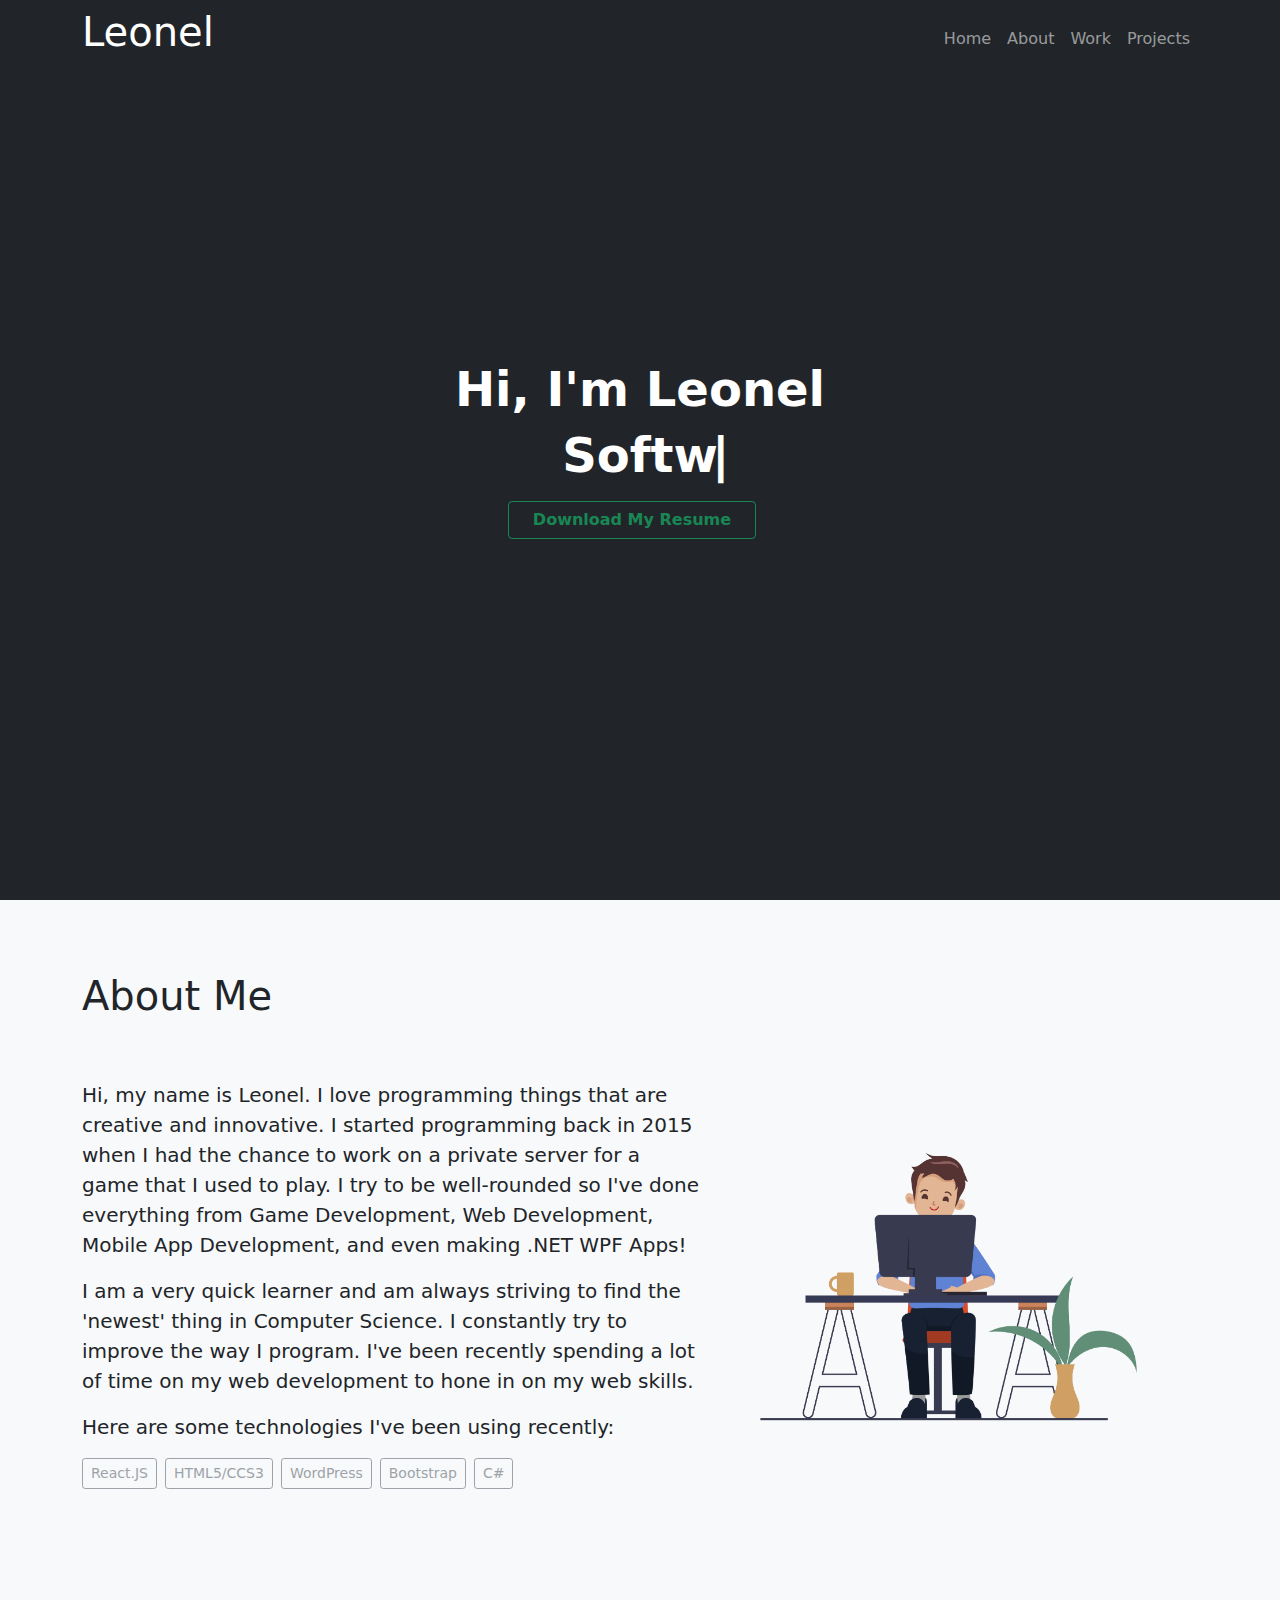
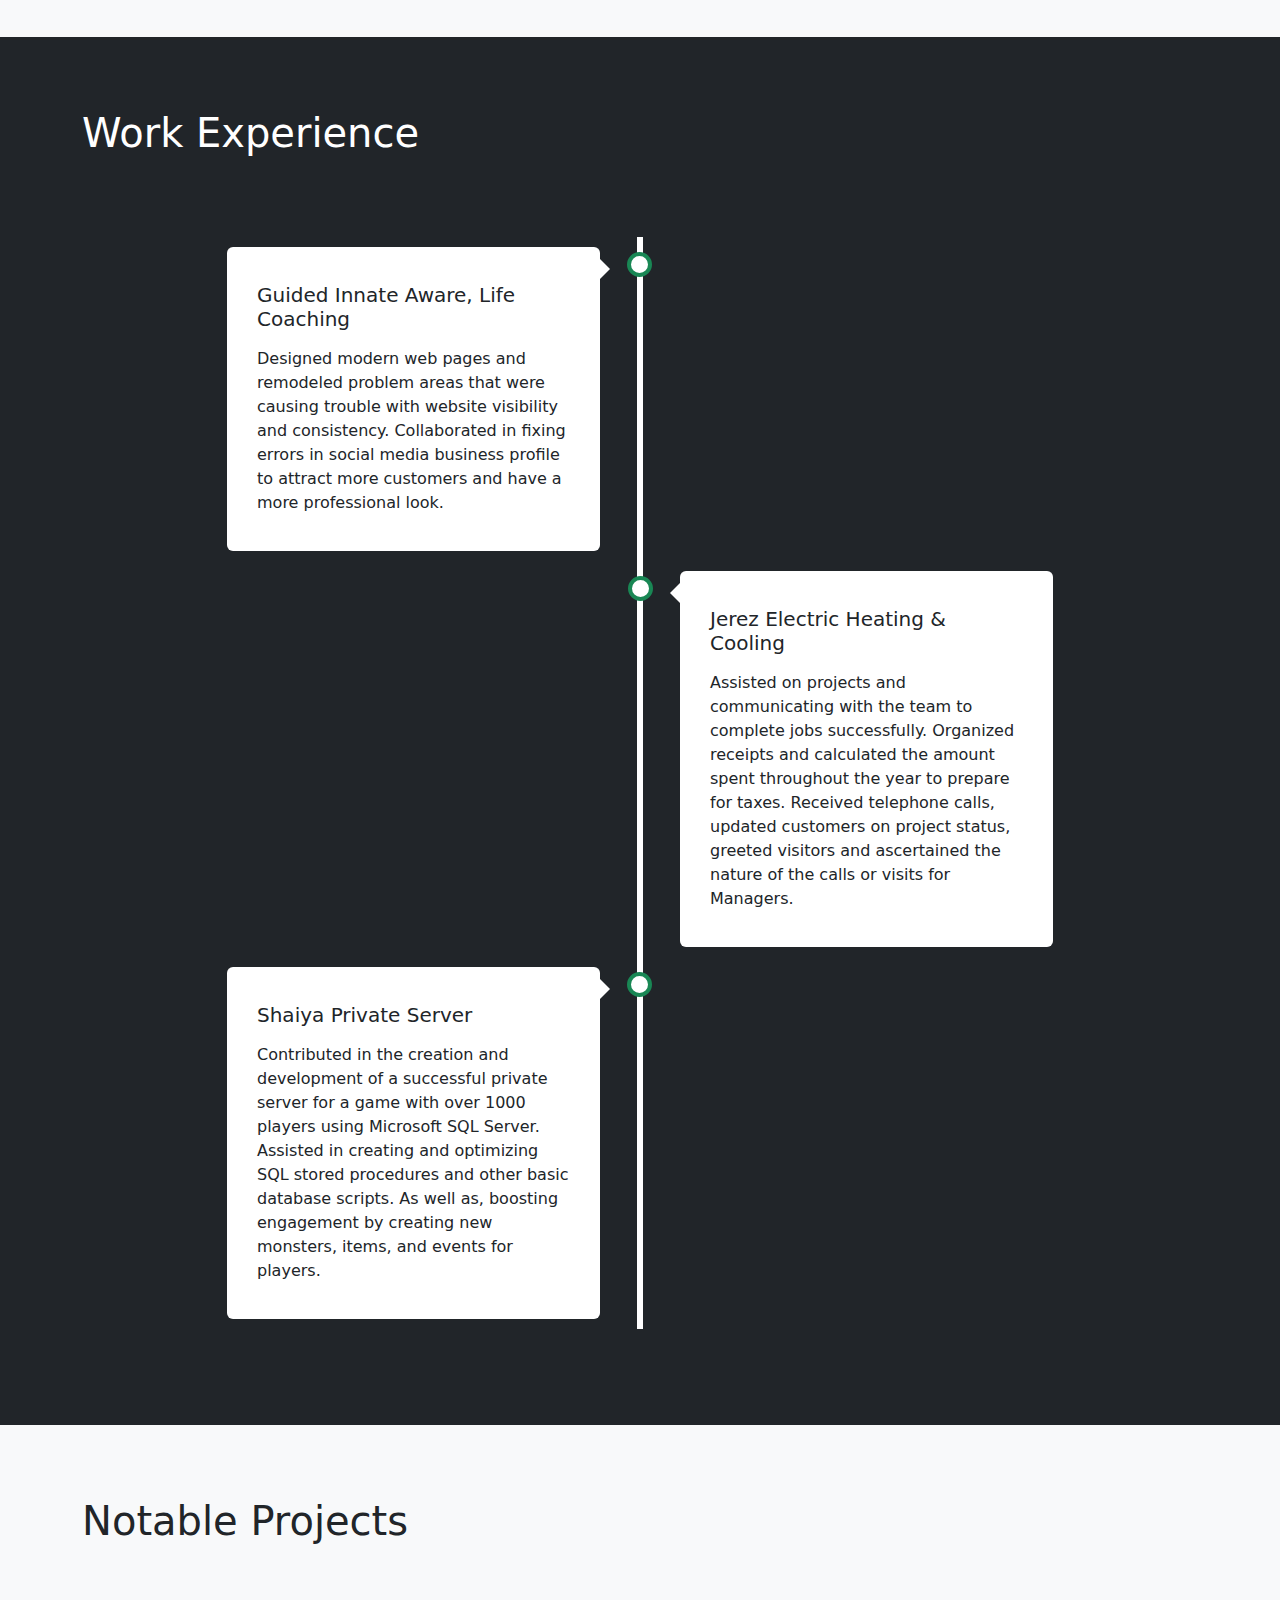
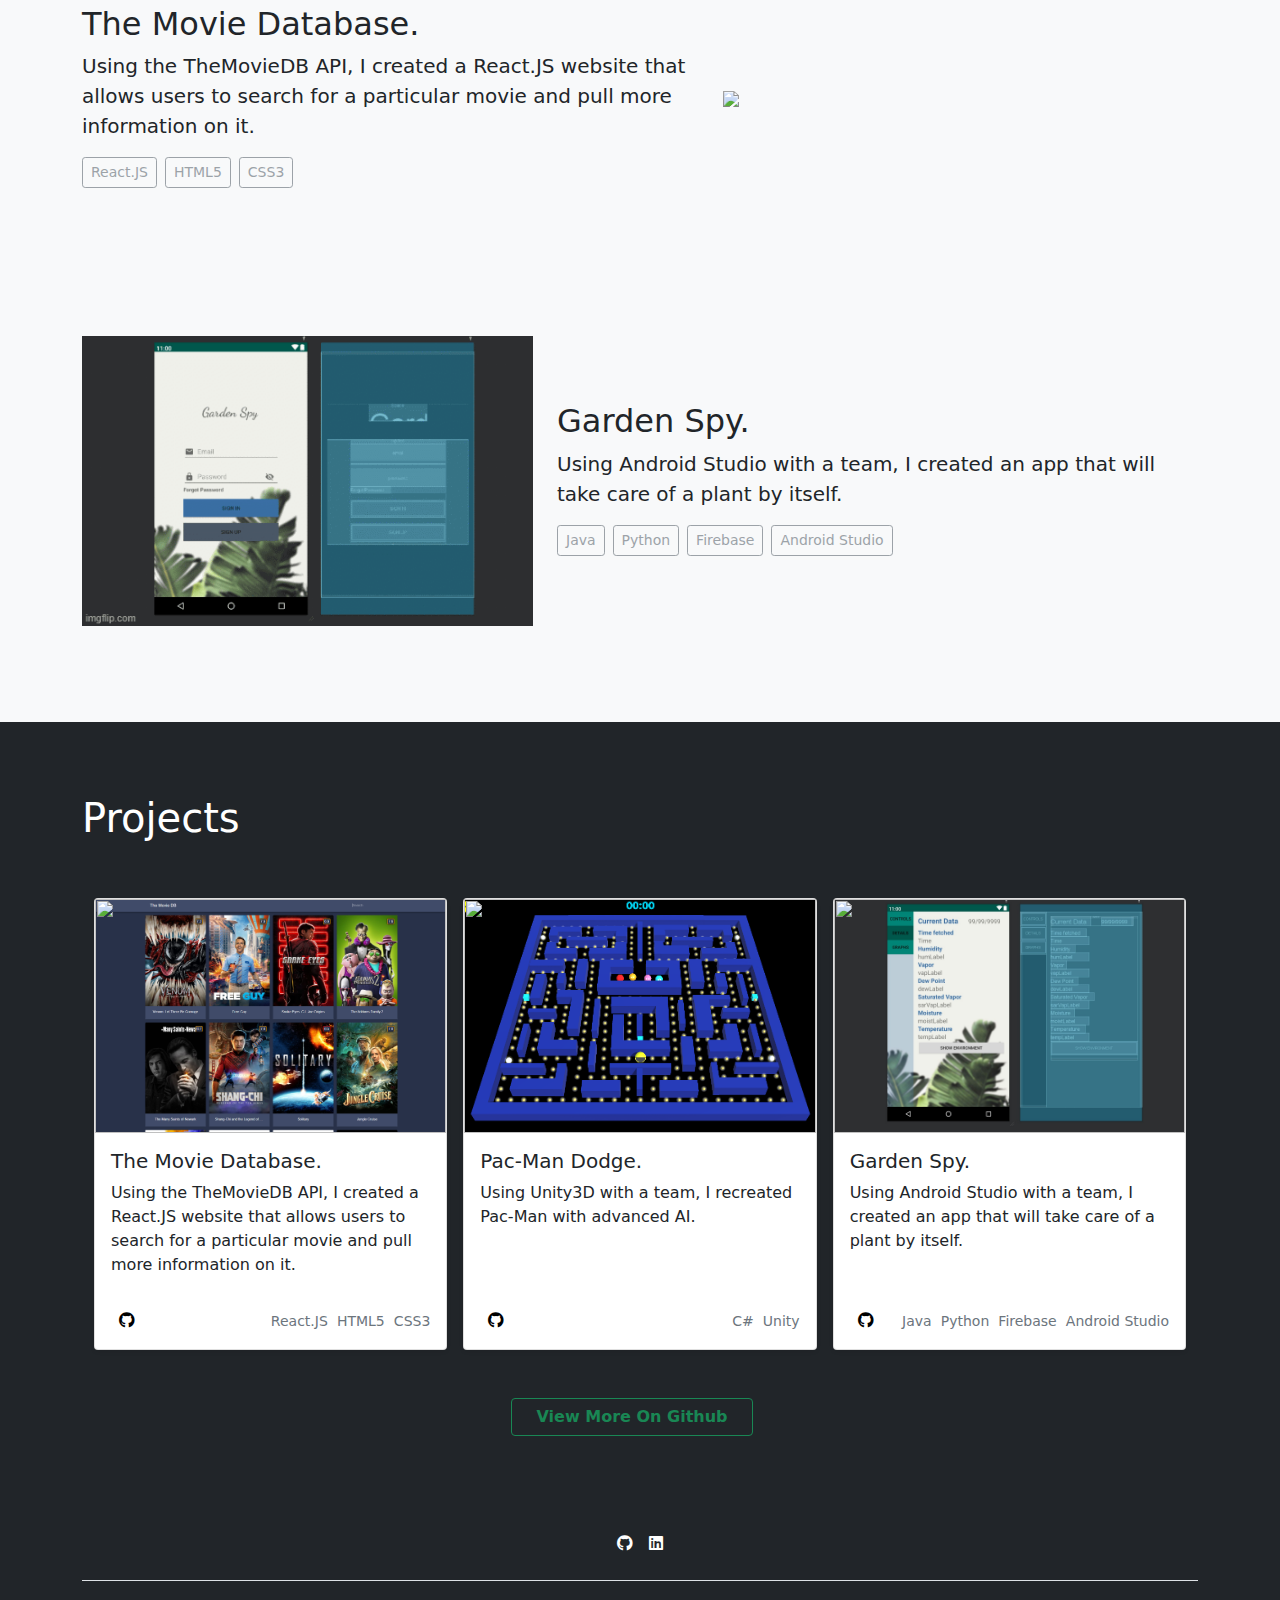
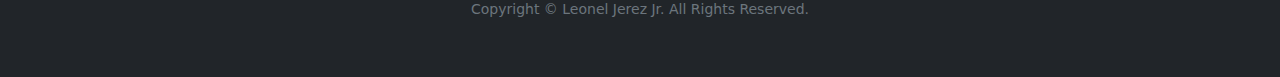
==== index.html @ 2b2abe05 "Remove extra test project" ====
<!DOCTYPE html>
<html lang="en" id="top">
<head>
    <title>Leonel's Portfolio</title>

    <meta charset="UTF-8">
    <meta name="description" content="Leonel's Portfolio">
    <meta name="keywords" content="Jerez, Jr, Leonel, Portfolio, Software, Engineer, Developer">
    <meta name="author" content="Leonel Jerez Jr">
    <meta name="viewport" content="width=device-width, initial-scale=1.0">

    <link rel="stylesheet" href="./css/style.css">
    <link rel="stylesheet" href="./css/bootstrap.min.css">
    <link rel="stylesheet" href="https://use.fontawesome.com/releases/v5.15.4/css/all.css">
    <link rel="stylesheet" href="https://use.fontawesome.com/releases/v5.15.4/css/v4-shims.css">
</head>

<body class="bg-dark">
    <!-- Navbar -->
    <div class="container">
        <nav class="navbar navbar-expand-lg navbar-dark bg-dark fixed-top sticky" aria-label="Navbar">
            <div class="container">
                <a class="navbar-brand pt-0" href="#top">
                    <h1>Leonel</h1>
                </a>
                <button class="navbar-toggler" type="button" data-bs-toggle="collapse" data-bs-target="#navbarNav" aria-controls="navbarNav" aria-expanded="false" aria-label="Toggle navigation">
                    <span class="navbar-toggler-icon"></span>
                </button>
                <div class="collapse navbar-collapse" id="navbarNav">
                    <ul class="navbar-nav ms-auto">
                        <li class="nav-item"><a class="nav-link" href="#top">Home</a></li>
                        <li class="nav-item"><a class="nav-link" href="#about">About</a></li>
                        <li class="nav-item"><a class="nav-link" href="#work">Work</a></li>
                        <li class="nav-item"><a class="nav-link" href="#projects">Projects</a></li>
                    </ul>
                </div>
            </div>
        </nav>
    </div>
    
    <!-- Hero -->
    <div class="container">    
        <section class="bg-dark text-secondary px-4 py-5 text-center align-items-center d-flex splash row justify-content-center">
            <div class="py-5">
                <h1 class="display-5 fw-bold text-white">Hi, I'm Leonel</h1>
                <h1 class="display-5 fw-bold text-white">
                    <p><span id="type">Software Engineer.</span></p>
                </h1>
                <div class="col-lg-6 mx-auto">
                    <div class="d-flex justify-content-center">
                        <a href="./media/Leonel-Jerez-Jr-Resume.pdf" class="btn btn-outline-success btn-md px-4 me-sm-3 fw-bold" download>Download My Resume</a>
                    </div>
                </div>
            </div>
        </section>
    </div>
    

     <!-- About Me -->
     <article class="bg-light" id="about">
        <section class="container pb-5">
            <div class="pt-4"></div>
            <h1 class="pt-5">About Me</h1>
            <div class="row pt-1 py-5">
                <div class="col-md-7 d-flex align-items-center row">
                    <div class="py-5">
                        <p class="lead">
                            Hi, my name is Leonel. I love programming things that are creative and innovative. 
                            I started programming back in 2015 when I had the chance to work on a private server for a game that I used to play.
                            I try to be well-rounded so I've done everything from Game Development, Web Development, Mobile App Development, and even making .NET WPF Apps!
                        </p>
                        <p class="lead">
                            I am a very quick learner and am always striving to find the 'newest' thing in Computer Science. 
                            I constantly try to improve the way I program. I've been recently spending a lot of time on my web development to hone in on my web skills.
                        </p>
                        <p class="lead"> Here are some technologies I've been using recently:</p>
                        <div class="d-flex ms-auto flex-wrap">
                            <button type="button" class="btn btn-outline-secondary btn-sm me-2 mb-1" disabled>React.JS</button>
                            <button type="button" class="btn btn-outline-secondary btn-sm me-2 mb-1" disabled>HTML5/CCS3</button>
                            <button type="button" class="btn btn-outline-secondary btn-sm me-2 mb-1" disabled>WordPress</button>
                            <button type="button" class="btn btn-outline-secondary btn-sm me-2 mb-1" disabled>Bootstrap</button>
                            <button type="button" class="btn btn-outline-secondary btn-sm mb-1" disabled>C#</button>
                        </div>         
                    </div>
                </div>
                <div class="col-md-5 d-flex align-items-center">
                    <rect width="100%" height="100%" fill="#eee">
                        <picture class="img-fluid mx-auto">
                            <img src="./media/about.png" width="100%" height="auto">
                        </picture>
                    </rect>
                </div>
            </div>
        </section>
    </article>

    <!-- Main -->
    <main class="page-main">
        <!-- Work Experience -->
        <article class="bg-dark" id="work">
            <section class="container pb-5">
                <div class="pt-4"></div>
                <h1 class="pt-5 text-white">Work Experience</h1>
                <div class="section section-md py-5">
                    <div class="container">
                       <div class="row mt-4">
                          <div class="col-md-10 mx-auto">
                             <!-- Timeline -->
                             <div class="timeline">
                                <!-- Guided Innate Aware, Life Coaching -->
                                <div class="timeline-container left">
                                    <div class="timeline-content">
                                        <h5 class="my-3">Guided Innate Aware, Life Coaching</h5>
                                        <p>
                                            Designed modern web pages and remodeled problem areas that were causing trouble with website visibility and consistency.
                                            Collaborated in fixing errors in social media business profile to attract more customers and have a more professional look.
                                        </p>
                                    </div>
                                </div>
                                <!-- Jerez Electric Heating & Cooling -->
                                <div class="timeline-container right">
                                    <div class="timeline-content">
                                        <h5 class="my-3">Jerez Electric Heating & Cooling</h5>
                                        <p>
                                            Assisted on projects and communicating with the team to complete jobs successfully.
                                            Organized receipts and calculated the amount spent throughout the year to prepare for taxes.
                                            Received telephone calls, updated customers on project status, greeted visitors and ascertained the nature of the calls or visits for Managers.
                                        </p>
                                    </div>
                                </div>
                                <!-- Shaiya Private Server -->
                                <div class="timeline-container left">
                                    <div class="timeline-content">
                                        <h5 class="my-3">Shaiya Private Server</h5>
                                        <p>
                                            Contributed in the creation and development of a successful private server for a game with over 1000 players using Microsoft SQL Server.
                                            Assisted in creating and optimizing SQL stored procedures and other basic database scripts. As well as, boosting engagement by creating new monsters, items, and events for players.
                                        </p>
                                    </div>
                                </div>
                             </div>
                             <!--End of Timeline-->
                          </div>
                       </div>
                    </div>
                 </div>
            </section>
        </article>
        
        <!-- Notable Projects -->
        <article class="bg-light" id="projects">
            <section class="container pb-5">
                <div class="pt-4"></div>
                <h1 class="pt-5">Notable Projects</h1>
                <!-- The Movie Database -->
                <div class="row pt-1 py-5">
                    <div class="col-md-7 d-flex align-items-center row">
                        <div class="py-5">
                            <div>
                                <h2>The Movie Database.</h2>
                                <p class="lead">Using the TheMovieDB API, I created a React.JS website that allows users to search for a particular movie and pull more information on it.</p>
                            </div>
                            <div class="d-flex ms-auto flex-wrap">
                                <button type="button" class="btn btn-outline-secondary btn-sm me-2 mb-1" disabled>React.JS</button>
                                <button type="button" class="btn btn-outline-secondary btn-sm me-2 mb-1" disabled>HTML5</button>
                                <button type="button" class="btn btn-outline-secondary btn-sm mb-1" disabled>CSS3</button>
                            </div>
                        </div>                  
                    </div>
                    <div class="col-md-5 d-flex align-items-center">
                        <rect width="100%" height="100%" fill="#eee">
                            <picture class="img-fluid mx-auto ">
                                <img src="./media/MovieDB.gif" width="100%" height="auto">
                            </picture>
                        </rect>
                    </div>
                </div>

                <!-- Garden Spy -->
                <div class="row pt-5 py-5">
                    <div class="col-md-7 order-md-2 d-flex align-items-center row">
                        <div class="py-5">
                            <div>
                                <h2>Garden Spy.</h2>
                                <p class="lead">Using Android Studio with a team, I created an app that will take care of a plant by itself.</p>
                            </div>
                            <div class="d-flex ms-auto flex-wrap">
                                <button type="button" class="btn btn-outline-secondary btn-sm me-2 mb-1" disabled>Java</button>
                                <button type="button" class="btn btn-outline-secondary btn-sm me-2 mb-1" disabled>Python</button>
                                <button type="button" class="btn btn-outline-secondary btn-sm me-2 mb-1" disabled>Firebase</button>
                                <button type="button" class="btn btn-outline-secondary btn-sm mb-1" disabled>Android Studio</button>
                            </div>
                        </div>             
                    </div>
                    <div class="col-md-5 order-md-1 d-flex align-items-center">                    
                        <rect width="100%" height="100%" fill="#eee">
                            <picture class="img-fluid mx-auto">
                                <img src="./media/GardenSpy.gif" width="100%" height="auto">
                            </picture>
                        </rect>
                    </div>
                </div>
            </section>
        </article>

        <!-- All Projects -->
        <article class="bg-dark">
            <section class="container pb-5">
                <div class="pt-4"></div>
                <h1 class="pt-5 text-white">Projects</h1>
                <div class="album py-5 bg-dark">
                    <div class="container">
                        <div class="row row-cols-1 row-cols-sm-1 row-cols-md-2 row-cols-lg-3 g-3">
                            <div class="col">
                                <div class="card h-100 shadow-sm">                                     
                                    <picture class="card-img-top">
                                        <img width="150px" height="100px" class="moviedb">
                                    </picture>                                                                                                 
                                    <div class="card-body">
                                        <h5 class="card-title">The Movie Database.<span class="text-muted"></span></h5>
                                        <p class="card-text">Using the TheMovieDB API, I created a React.JS website that allows users to search for a particular movie and pull more information on it.</p>
                                    </div>
                                    <div class="card-footer d-flex align-items-center">
                                        <div class="btn-group">
                                            <a href="https://github.com/leoneljerez/moviedb/" target="_blank" class="nav-link px-2 text-muted"><i class="fab fa-github icon-overlay" style="color: black;"></i></a>
                                        </div>
                                        <div class="ms-auto flex-wrap">
                                            <small class="text-muted me-1 mb-1">React.JS</small>
                                            <small class="text-muted me-1 mb-1">HTML5</small>
                                            <small class="text-muted mb-1">CSS3</small>
                                        </div>
                                    </div>
                                </div>
                            </div>
                            <div class="col">
                                <div class="card h-100 shadow-sm">                                 
                                    <picture class="card-img-top">
                                        <img width="150px" height="100px" class="pacman">
                                    </picture>
                                    <div class="card-body">
                                        <h5 class="card-title">Pac-Man Dodge.<span class="text-muted"></span></h5>
                                        <p class="card-text">Using Unity3D with a team, I recreated Pac-Man with advanced AI.</p>                                       
                                    </div>
                                    <div class="card-footer d-flex align-items-center">
                                        <div class="btn-group">
                                            <a href="https://github.com/leoneljerez/PacmanDodge/" target="_blank" class="nav-link px-2 text-muted"><i class="fab fa-github icon-overlay" style="color: black;"></i></a>
                                        </div>
                                        <div class="ms-auto flex-wrap">
                                            <small class="text-muted me-1 mb-1">C#</small>
                                            <small class="text-muted mb-1">Unity</small>
                                        </div>
                                    </div>
                                </div>
                            </div>
                            <div class="col">
                                <div class="card h-100 shadow-sm">
                                    <picture class="card-img-top">
                                        <img width="150px" height="100px" class="gardenspy">
                                    </picture> 
                                    <div class="card-body">
                                        <h5 class="card-title">Garden Spy.<span class="text-muted"></span></h5>
                                        <p class="card-text">Using Android Studio with a team, I created an app that will take care of a plant by itself.</p>                                      
                                    </div>
                                    <div class="card-footer d-flex align-items-center">
                                        <div class="btn-group">
                                            <a href="https://github.com/leoneljerez/superhots/" target="_blank" class="nav-link px-2 text-muted"><i class="fab fa-github icon-overlay" style="color: black;"></i></a>
                                        </div>
                                        <div class="ms-auto flex-wrap">
                                            <small class="text-muted me-1 mb-1">Java</small>
                                            <small class="text-muted me-1 mb-1">Python</small>
                                            <small class="text-muted me-1 mb-1">Firebase</small>
                                            <small class="text-muted mb-1">Android Studio</small>
                                        </div>
                                    </div>
                                </div>
                            </div>
                        </div>
                    </div>
                </div>
                <div class="col-lg-6 mx-auto">
                    <div class="d-flex justify-content-center">
                        <a href="https://github.com/leoneljerez/" target="_blank" class="btn btn-outline-success btn-md px-4 me-sm-3 fw-bold">View More On Github</a>
                    </div>
                </div>
            </section>
        </article>
    </main>

    <!-- Footer -->
    <footer class="py-3 my-4">
        <div class="container">
            <ul class="nav justify-content-center border-bottom pb-3 mb-3">
                <li class="nav-item"><a href="https://github.com/leoneljerez/" target="_blank" class="nav-link px-2 text-muted"><i class="fab fa-github icon-overlay" style="color: white;"></i></a></li>
                <li class="nav-item"><a href="https://www.linkedin.com/in/leonel-jerez/" target="_blank" class="nav-link px-2 text-muted"><i class="fab fa-linkedin icon-overlay" style="color: white;"></i></a></li>
            </ul>
            <p class="text-center text-muted"><small>Copyright © Leonel Jerez Jr. All Rights Reserved.</small></p>
        </div>
    </footer>

    <script src="./js/bootstrap.bundle.min.js"></script>
    <script src="./js/index.umd.js"></script>
    <script>
        new TypeIt("#type", {
            strings: ["Software Developer.", "Game Developer."],
            lifeLike: true,
            breakLines: false,
            loop: true,
            html: true,
        }).go();
    </script>
</body>
</html>
---- css/style.css ----
@import url('https://fonts.googleapis.com/css2?family=Roboto&display=swap');

/* ------ Variables ------ */
:root {
	--main-background-color: #1e1f22;
	--main-border-color: rgba(212, 212, 255, 0.1);
	--main-focus-color: #198754;
}

.splash {
  height: 100vh;
}

.navbar .navbar-nav > li > a:hover, .navbar .navbar-nav > li > a:focus {
  color: var(--main-focus-color) !important;
}

.icon-overlay:hover, .icon-overlay:focus {
  color: var(--main-focus-color) !important;
}

/* The actual timeline (the vertical ruler) */
.timeline {
  position: relative;
  margin: 0 auto;
}
  
/* The actual timeline (the vertical ruler) */
.timeline::after {
  content: '';
  position: absolute;
  width: 6px;
  background-color: white;
  top: 0;
  bottom: 0;
  left: 50%;
  margin-left: -3px;
}

/* Container around content */
.timeline-container {
  padding: 10px 40px;
  position: relative;
  background-color: inherit;
  width: 50%;
}
  
/* The circles on the timeline */
.timeline-container::after {
  content: '';
  position: absolute;
  width: 25px;
  height: 25px;
  right: -17px;
  background-color: white;
  border: 4px solid var(--main-focus-color);
  top: 15px;
  border-radius: 50%;
  z-index: 1;
}
  
/* Place the container to the left */
.left {
  left: 0;
}
  
/* Place the container to the right */
.right {
  left: 50%;
}
  
/* Add arrows to the left container (pointing right) */
.left::before {
  content: " ";
  height: 0;
  position: absolute;
  top: 22px;
  width: 0;
  z-index: 1;
  right: 30px;
  border: medium solid white;
  border-width: 10px 0 10px 10px;
  border-color: transparent transparent transparent white;
}
  
/* Fix the circle for containers on the left side */
.left::after {
  right: -12px;
}

/* Add arrows to the right container (pointing left) */
.right::before {
  content: " ";
  height: 0;
  position: absolute;
  top: 22px;
  width: 0;
  z-index: 1;
  left: 30px;
  border: medium solid white;
  border-width: 10px 10px 10px 0;
  border-color: transparent white transparent transparent;
}
  
/* Fix the circle for containers on the right side */
.right::after {
  left: -12px;
}
  
/* The actual content */
.timeline-content {
  padding: 20px 30px;
  background-color: white;
  position: relative;
  border-radius: 6px;
}
  
/* Media queries - Responsive timeline on screens less than 600px wide */
@media screen and (max-width: 1000px) {
  /* Place the timelime to the left */
  .timeline::after {
    left: 31px;
  }
    
  /* Full-width containers */
  .timeline-container {
    width: 100%;
    padding-left: 70px;
    padding-right: 25px;
  }
    
  /* Make sure that all arrows are pointing leftwards */
  .timeline-container::before {
    left: 60px;
    border: medium solid white;
    border-width: 10px 10px 10px 0;
    border-color: transparent white transparent transparent;
  }
    
  /* Make sure all circles are at the same spot */
  .left::after, .right::after {
    left: 18px;
  }
    
  /* Make all right containers behave like the left ones */
  .right {
    left: 0%;
  }

  .splash {
    height: 50vh;
  }
}

.pacman { 
  background-image: url(../media/PacMan.png);
  /*filter: contrast(80%) brightness(80%) blur(1px);*/
  height: 100%;
  width: 100%;
  background-position: center;
  background-repeat: no-repeat;
  background-size: cover;
}

.pacman:hover {
  background-image: url(../media/PacMan.gif);
  /*filter: none;*/
  height: 100%;
  width: 100%;
  background-position: center;
  background-repeat: no-repeat;
  background-size: cover;
}

.moviedb { 
  background-image: url(../media/MovieDB.png);
  /*filter: contrast(80%) brightness(80%) blur(1px);*/
  height: 100%;
  width: 100%;
  background-position: center;
  background-repeat: no-repeat;
  background-size: cover;
}

.moviedb:hover {
  background-image: url(../media/MovieDB.gif);
  /*filter: none;*/
  height: 100%;
  width: 100%;
  background-position: center;
  background-repeat: no-repeat;
  background-size: cover;
}

.gardenspy { 
  background-image: url(../media/GardenSpy.jpg);
  /*filter: contrast(80%) brightness(80%) blur(1px);*/
  height: 100%;
  width: 100%;
  background-position: center;
  background-repeat: no-repeat;
  background-size: cover;
}

.gardenspy:hover {
  background-image: url(../media/GardenSpy.gif);
  /*filter: none;*/
  height: 100%;
  width: 100%;
  background-position: center;
  background-repeat: no-repeat;
  background-size: cover;
}

.card-footer {
  border-top: none!important;
  background-color: unset!important;
}
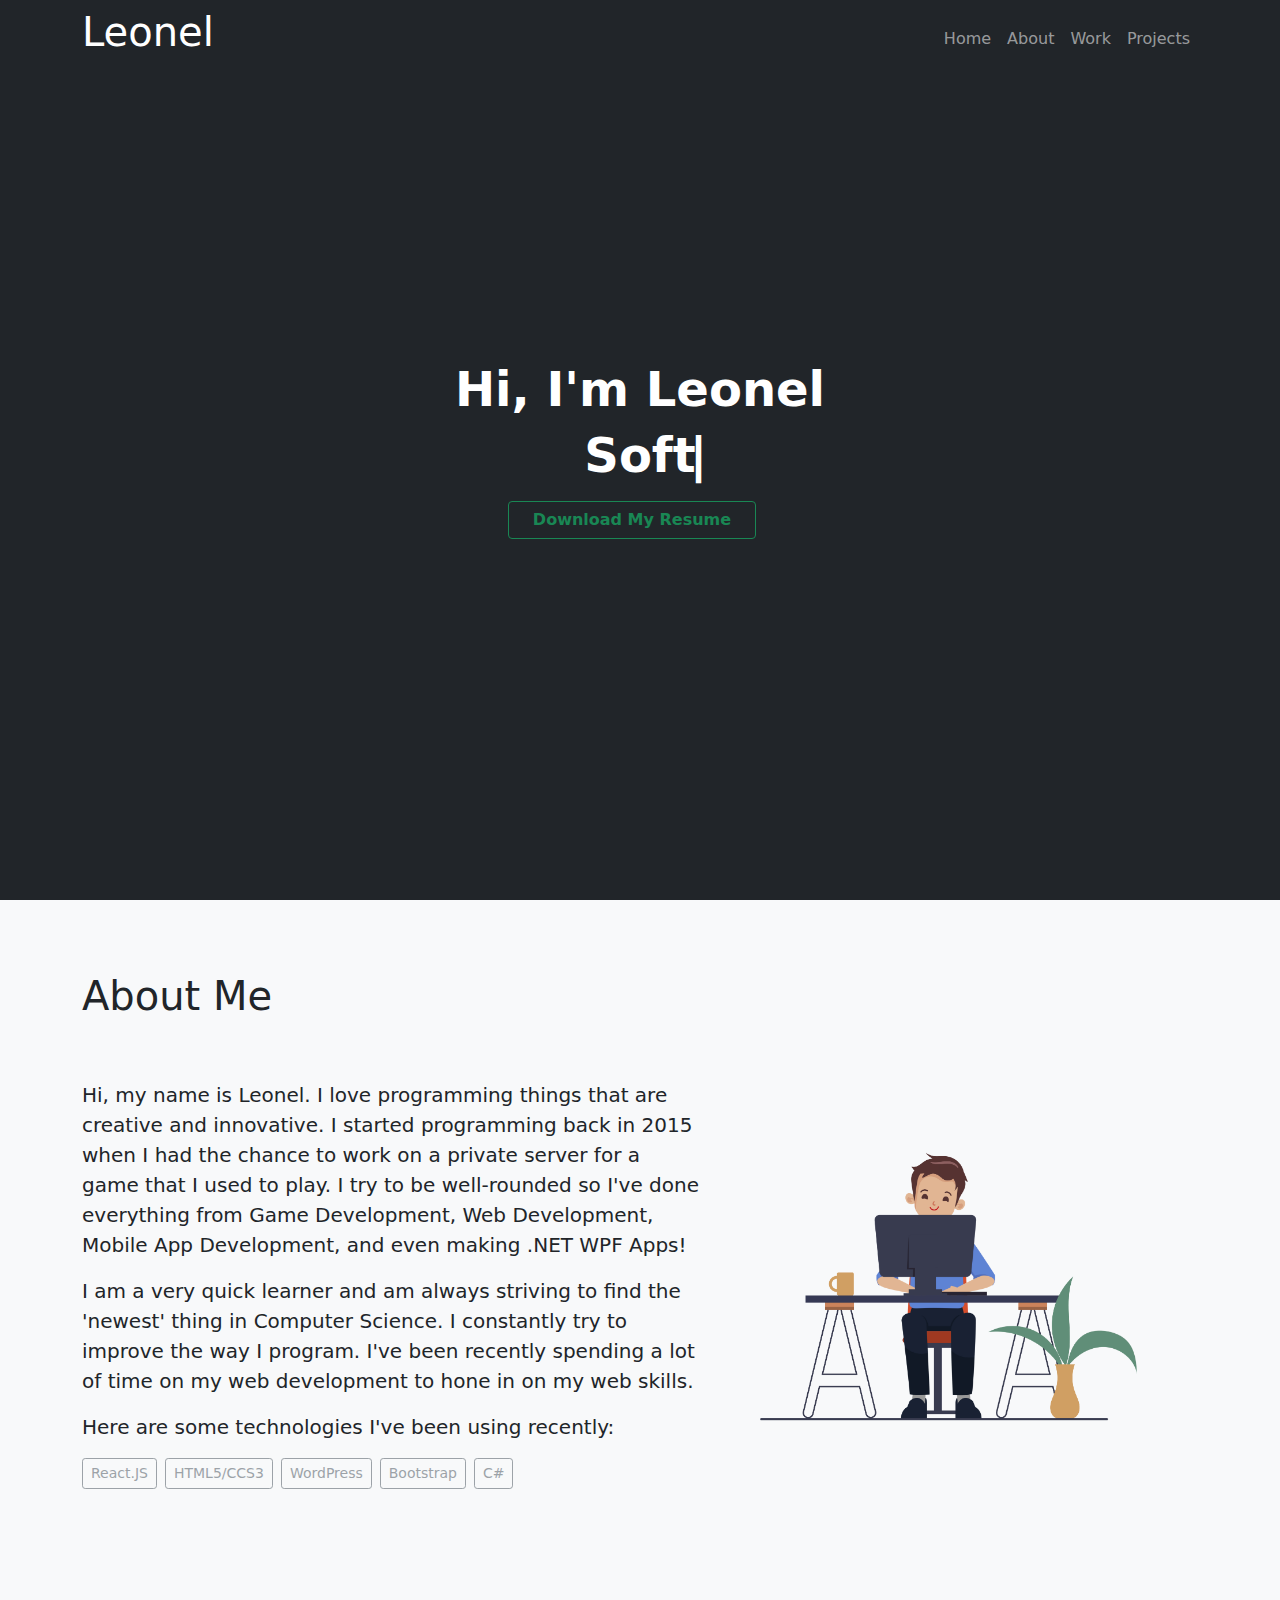
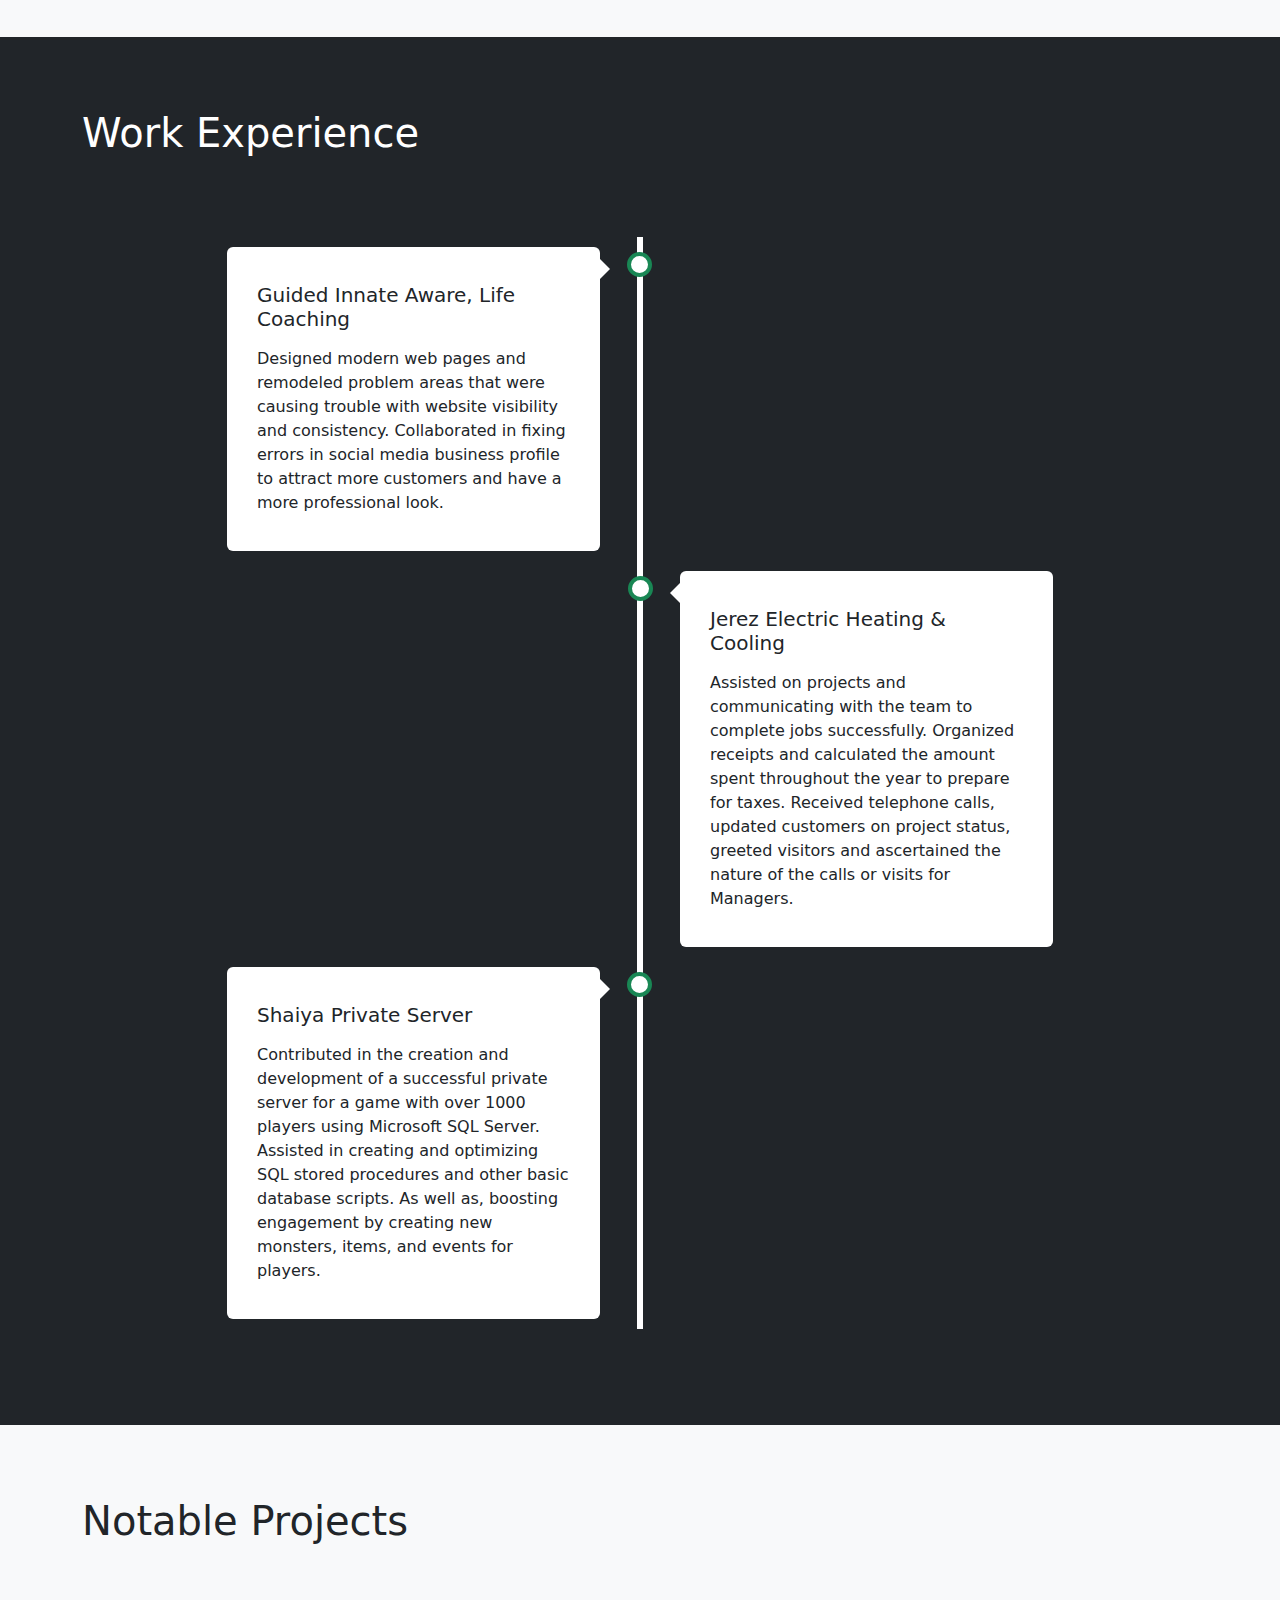
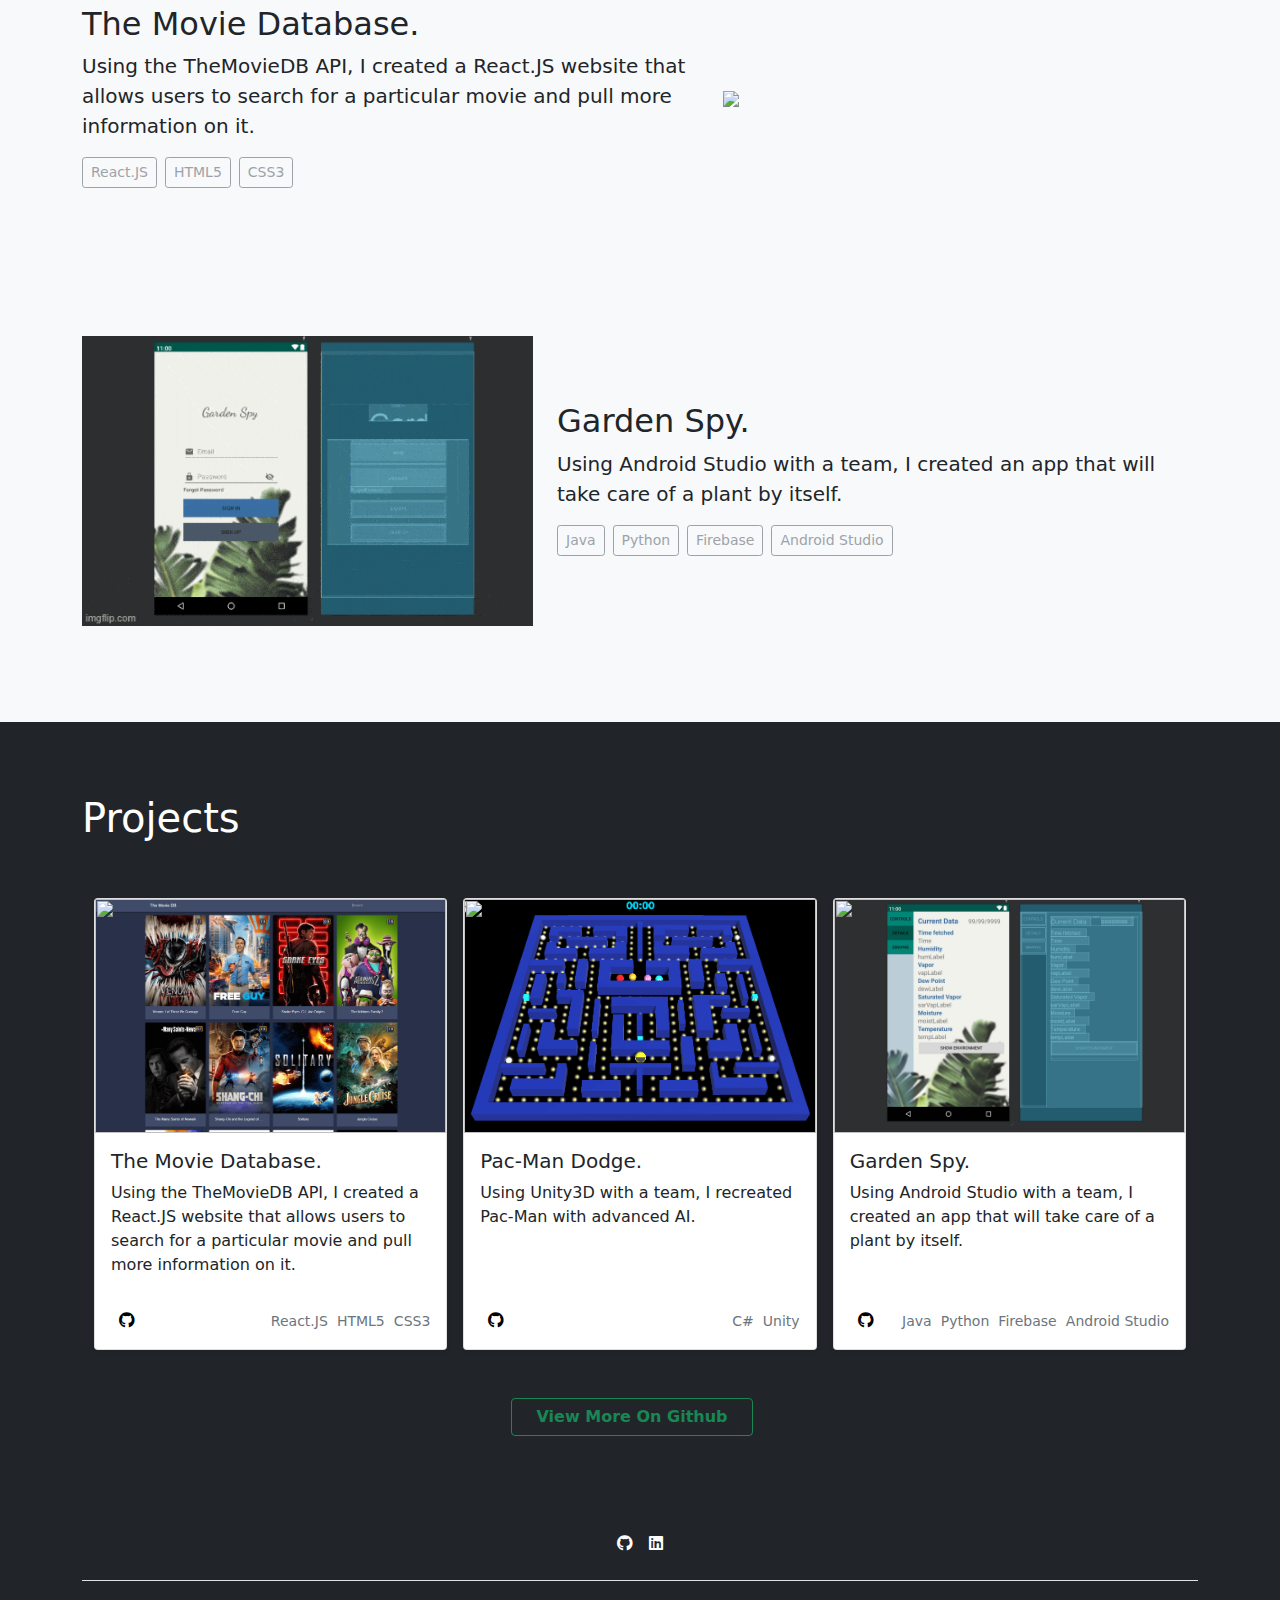
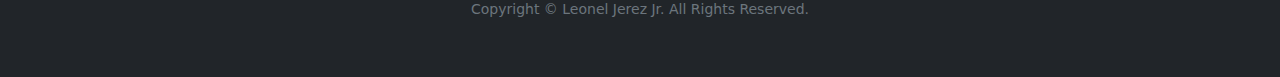
==== commit 1e276d02: "Updates and Preparations" ====
--- a/index.html
+++ b/index.html
@@ -147,6 +147,37 @@
             </section>
         </article>
         
+        <!-- Work Experience 2-->
+        <!--<article clas="bg-dark">
+            <section class="container pb-5">
+                <div class="pt-4"></div>
+                <h1 class="pt-5 text-white">Work Experience</h1>
+                <div class="section section-md py-5">
+                    <div class="container">
+                        <div class="d-flex align-items-start bg-light">
+                            <div class="nav flex-column nav-tabs me-3" id="tabs" role="tablist" aria-orientation="vertical">
+                                <button class="nav-link active" id="v-home-tab" data-bs-toggle="tab" data-bs-target="#v-home" type="button" role="tab" aria-controls="v-home" aria-selected="true">Guided Innate Aware</button>
+                                <button class="nav-link" id="v-profile-tab" data-bs-toggle="tab" data-bs-target="#v-profile" type="button" role="tab" aria-controls="v-profile" aria-selected="false">Jerez Electric Heating & Cooling</button>
+                                <button class="nav-link" id="v-messages-tab" data-bs-toggle="tab" data-bs-target="#v-messages" type="button" role="tab" aria-controls="v-messages" aria-selected="false">Messages</button>
+                                <button class="nav-link" id="v-settings-tab" data-bs-toggle="tab" data-bs-target="#v-settings" type="button" role="tab" aria-controls="v-settings" aria-selected="false">Settings</button>
+                              </div>
+                              <div class="tab-content" id="v-tabContent">
+                                <div class="tab-pane fade show active" id="v-home" role="tabpanel" aria-labelledby="v-home-tab">1111111111111111111111111111111111111111111111111111111111111111</div>
+                                <div class="tab-pane fade" id="v-profile" role="tabpanel" aria-labelledby="v-profile-tab">2</div>
+                                <div class="tab-pane fade" id="v-messages" role="tabpanel" aria-labelledby="v-messages-tab">3</div>
+                                <div class="tab-pane fade" id="v-settings" role="tabpanel" aria-labelledby="v-settings-tab">4</div>
+                              </div>
+                            </div>
+                        </div>
+                    </div>
+                    
+                </div>
+            </section>
+ 
+        </article>-->
+        
+
+
         <!-- Notable Projects -->
         <article class="bg-light" id="projects">
             <section class="container pb-5">
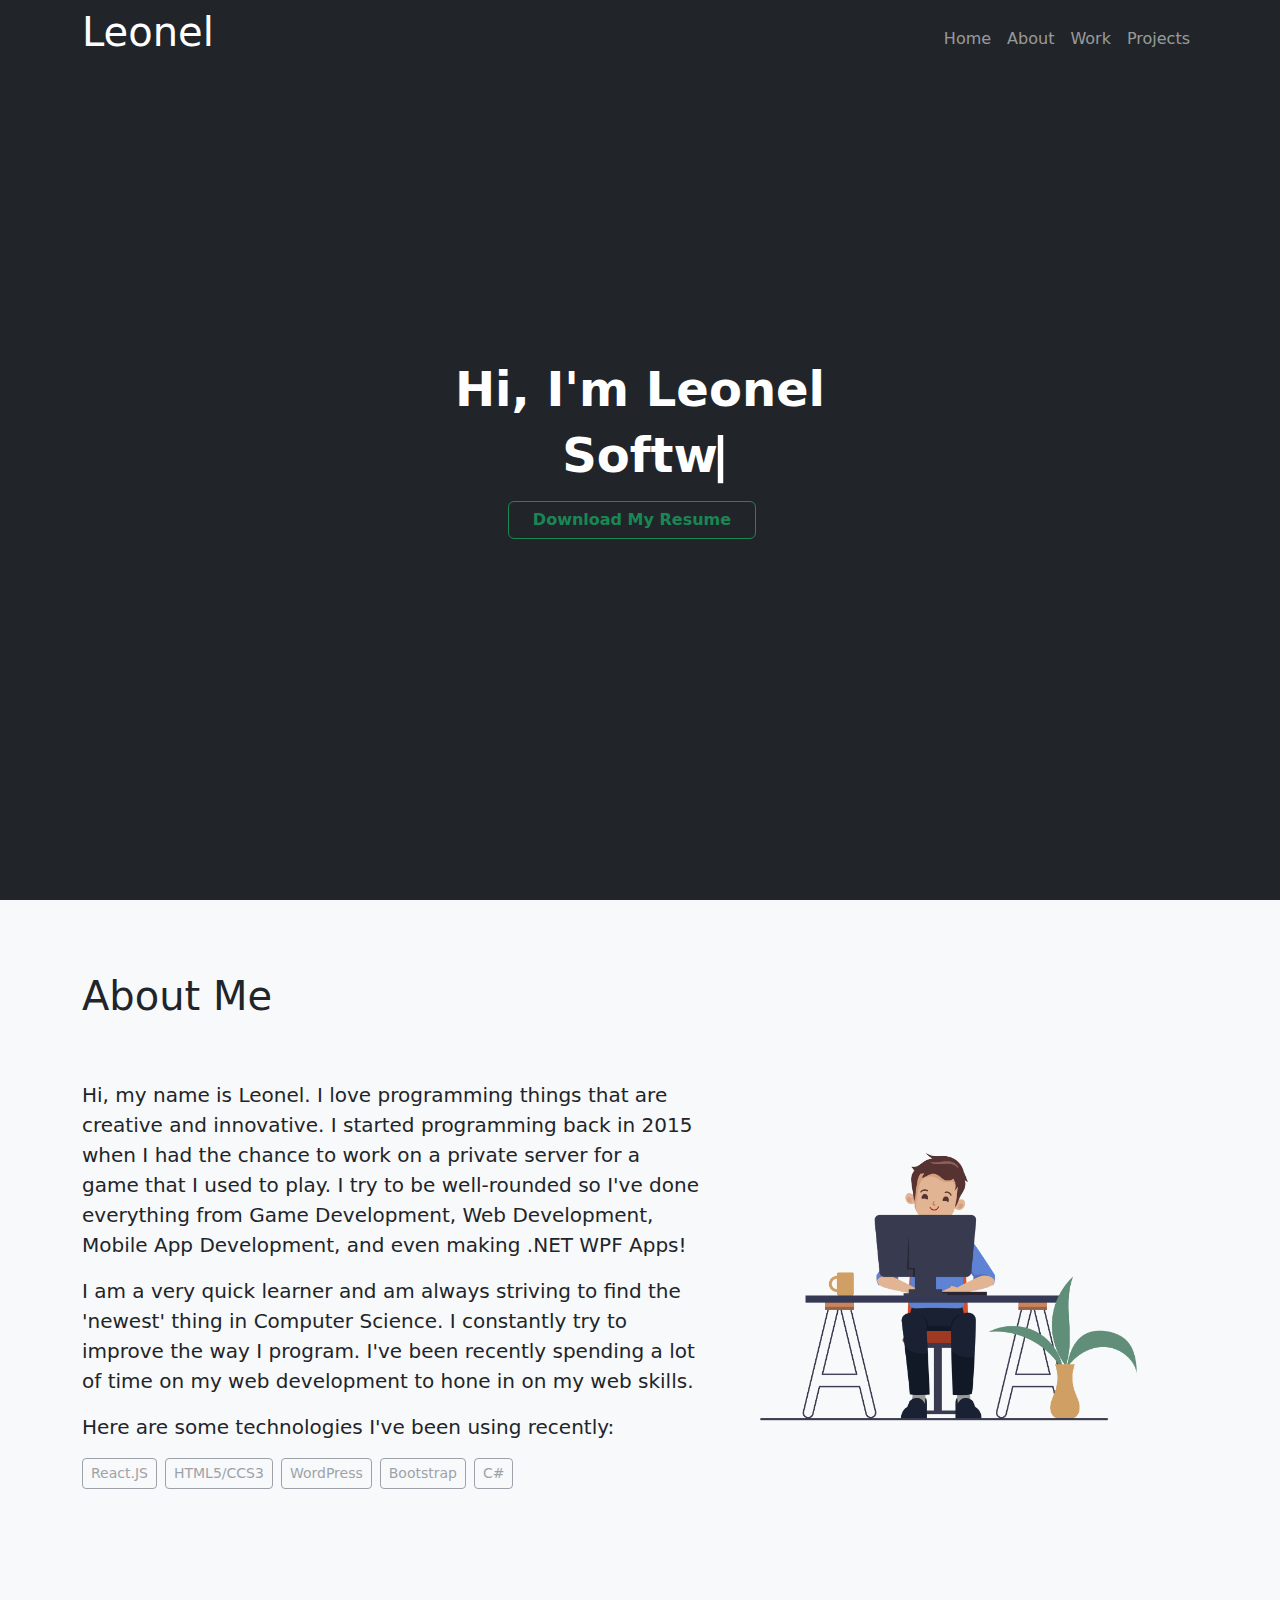
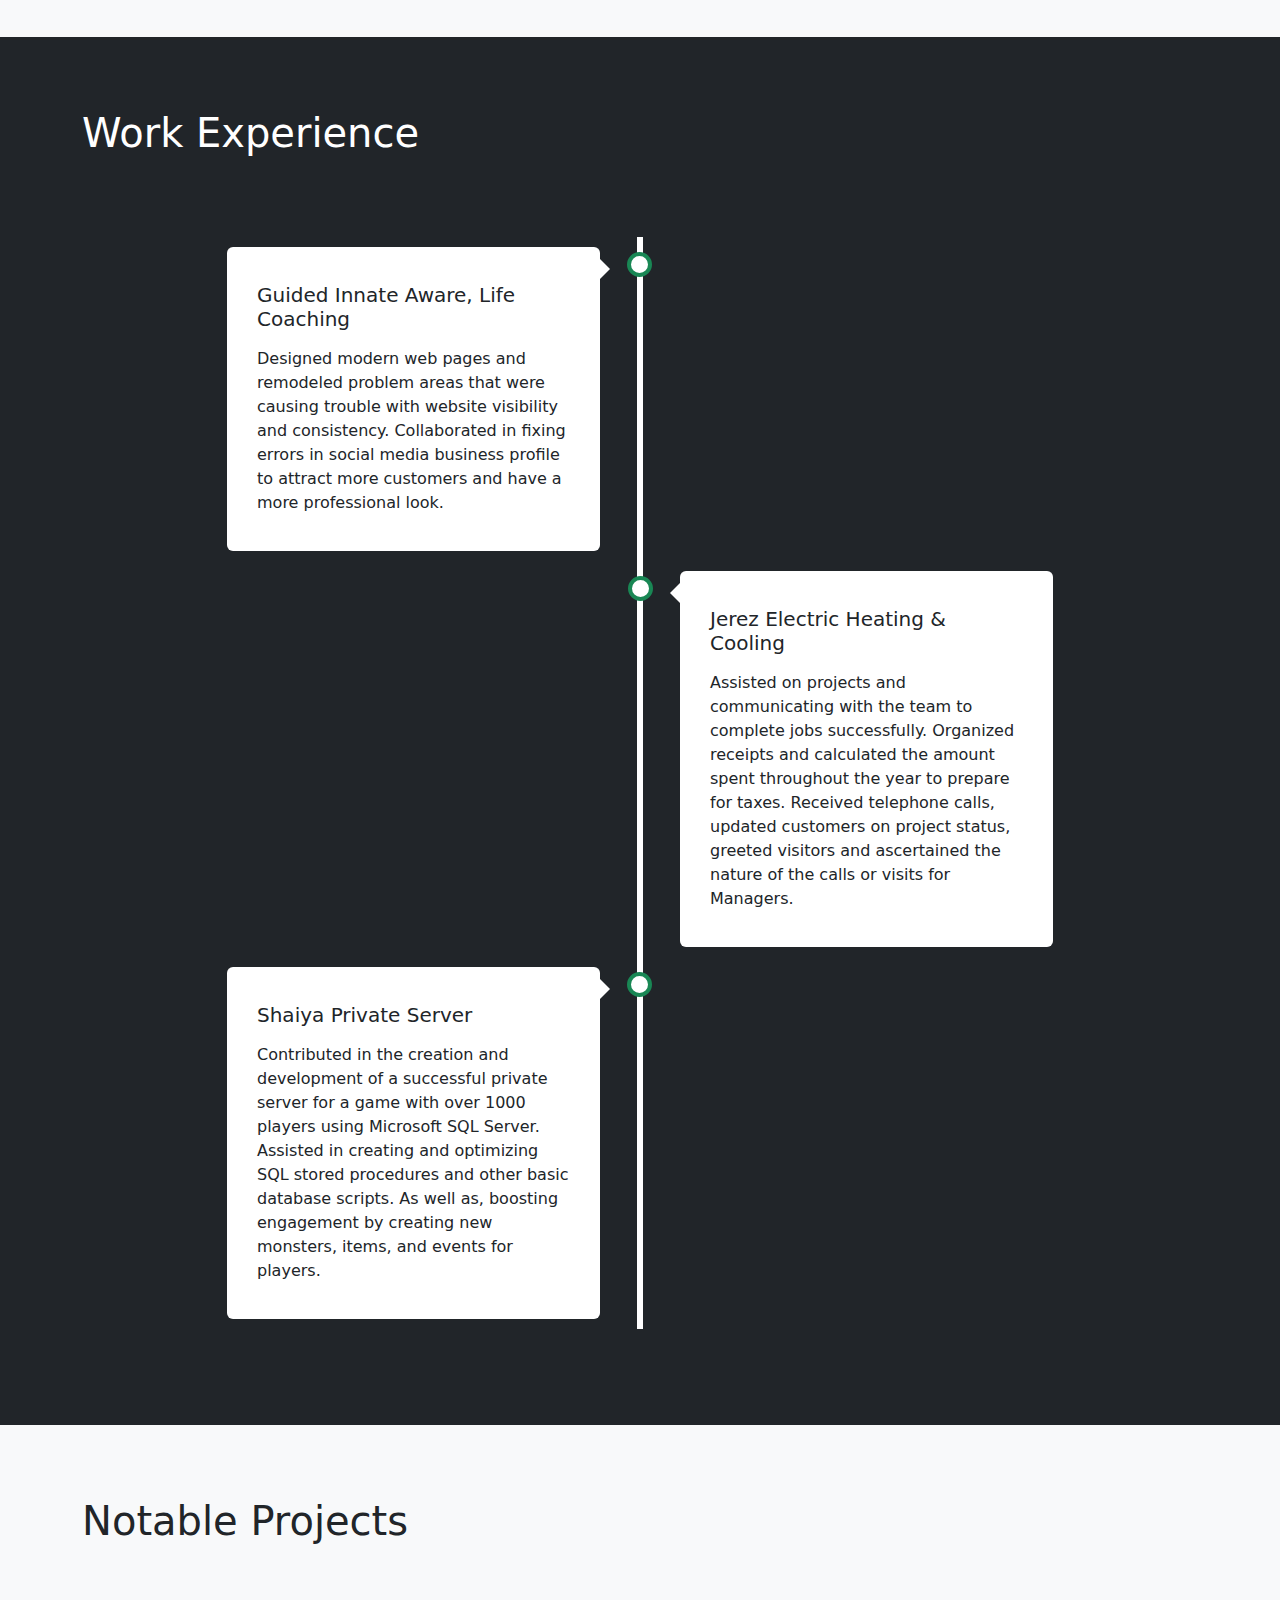
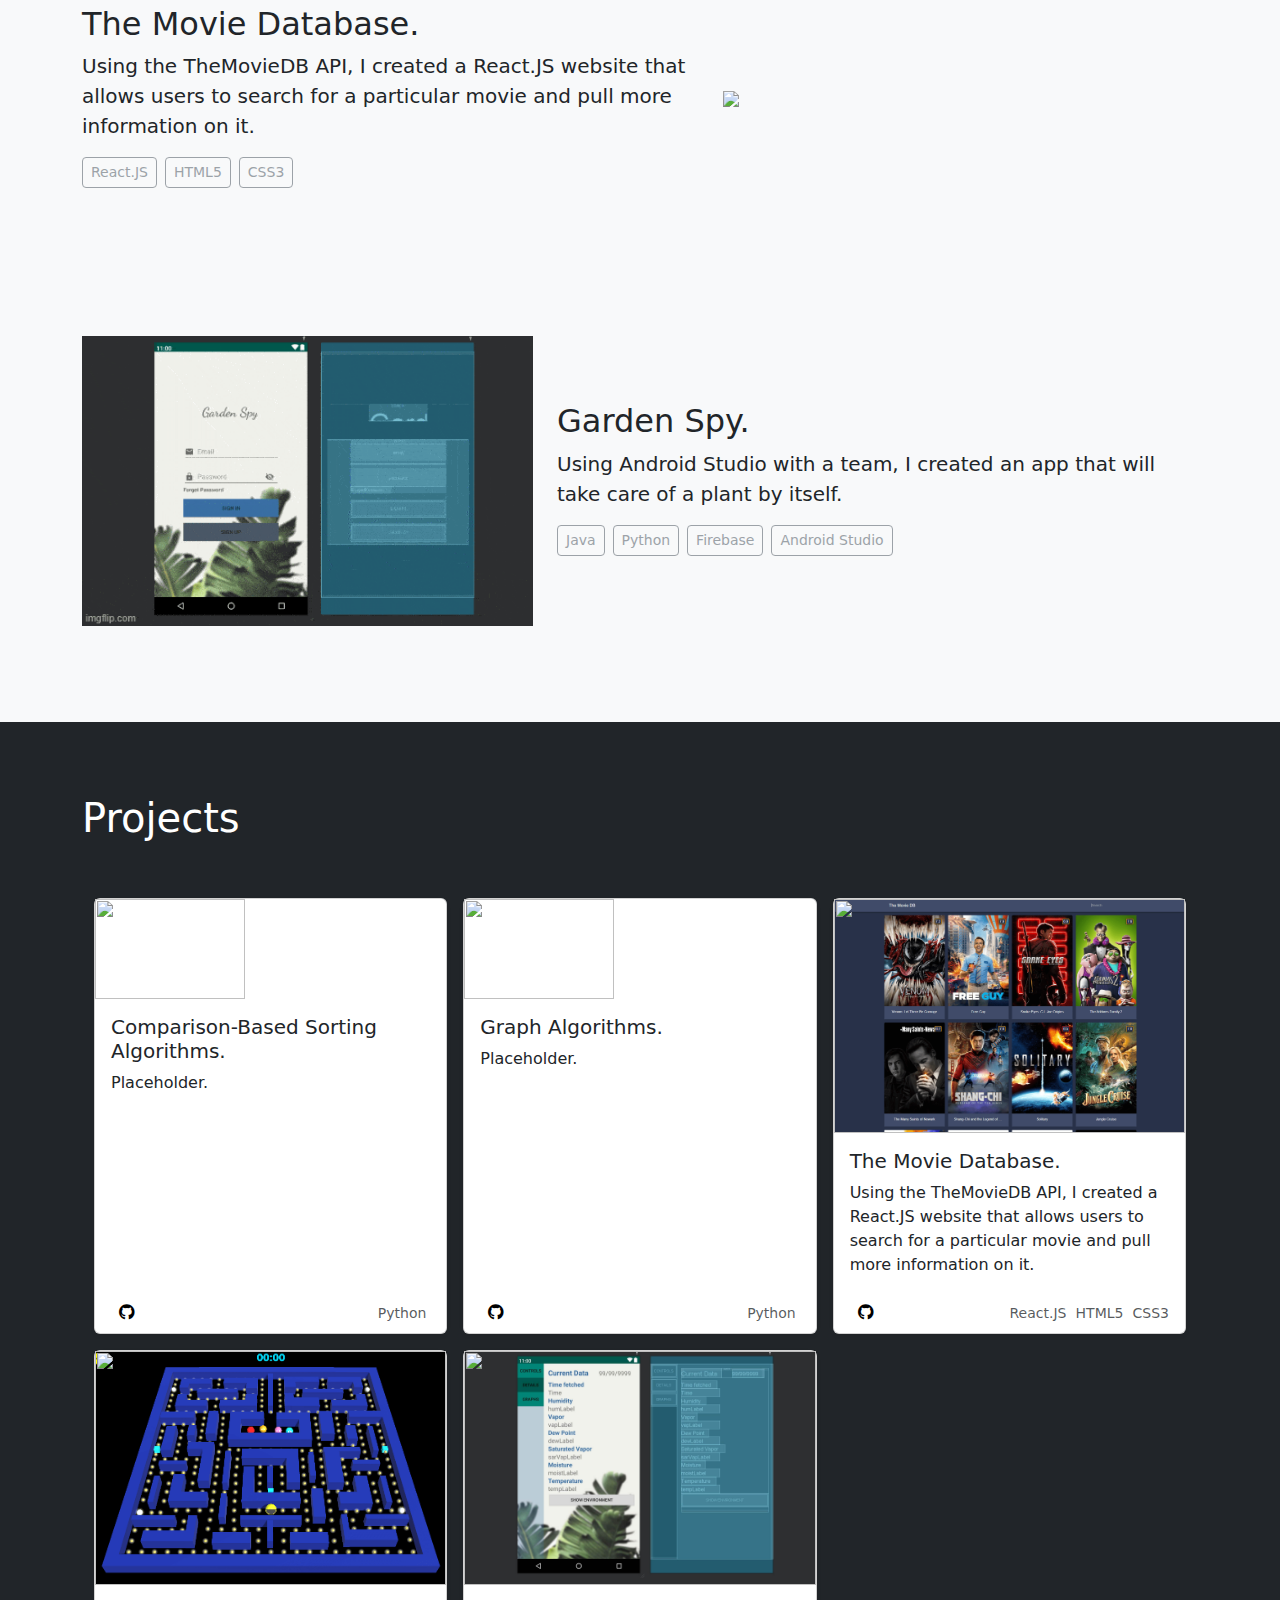
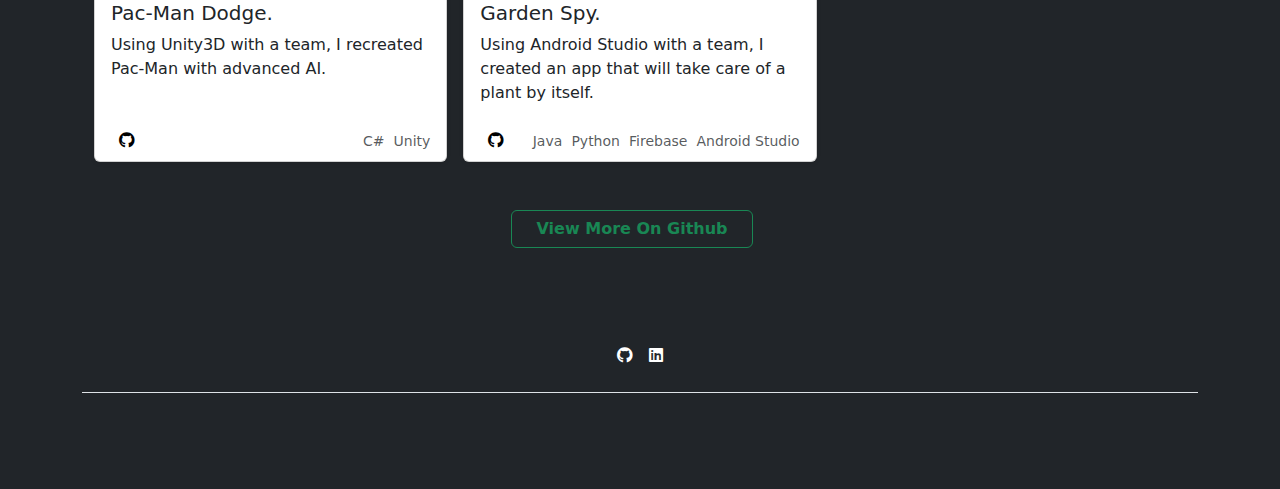
==== commit e091ba87: "Placeholder for new projects" ====
--- a/index.html
+++ b/index.html
@@ -242,6 +242,47 @@
                 <div class="album py-5 bg-dark">
                     <div class="container">
                         <div class="row row-cols-1 row-cols-sm-1 row-cols-md-2 row-cols-lg-3 g-3">
+                            <!-- Comparison-Based Sorting Algorithms -->
+                            <div class="col">
+                                <div class="card h-100 shadow-sm">                                     
+                                    <picture class="card-img-top">
+                                        <img width="150px" height="100px" class="comparisonsorting">
+                                    </picture>                                                                                                 
+                                    <div class="card-body">
+                                        <h5 class="card-title">Comparison-Based Sorting Algorithms.<span class="text-muted"></span></h5>
+                                        <p class="card-text">Placeholder.</p>
+                                    </div>
+                                    <div class="card-footer d-flex align-items-center">
+                                        <div class="btn-group">
+                                            <a href="https://github.com/leoneljerez/#/" target="_blank" class="nav-link px-2 text-muted"><i class="fab fa-github icon-overlay" style="color: black;"></i></a>
+                                        </div>
+                                        <div class="ms-auto flex-wrap">
+                                            <small class="text-muted me-1 mb-1">Python</small>
+                                        </div>
+                                    </div>
+                                </div>
+                            </div>
+                            <!-- Graph Algorithms -->
+                            <div class="col">
+                                <div class="card h-100 shadow-sm">                                     
+                                    <picture class="card-img-top">
+                                        <img width="150px" height="100px" class="graphsalgorithm">
+                                    </picture>                                                                                                 
+                                    <div class="card-body">
+                                        <h5 class="card-title">Graph Algorithms.<span class="text-muted"></span></h5>
+                                        <p class="card-text">Placeholder.</p>
+                                    </div>
+                                    <div class="card-footer d-flex align-items-center">
+                                        <div class="btn-group">
+                                            <a href="https://github.com/leoneljerez/#/" target="_blank" class="nav-link px-2 text-muted"><i class="fab fa-github icon-overlay" style="color: black;"></i></a>
+                                        </div>
+                                        <div class="ms-auto flex-wrap">
+                                            <small class="text-muted me-1 mb-1">Python</small>
+                                        </div>
+                                    </div>
+                                </div>
+                            </div>
+                            <!-- The Movie Database -->
                             <div class="col">
                                 <div class="card h-100 shadow-sm">                                     
                                     <picture class="card-img-top">
@@ -263,6 +304,7 @@
                                     </div>
                                 </div>
                             </div>
+                            <!-- Pac-Man Dodge -->
                             <div class="col">
                                 <div class="card h-100 shadow-sm">                                 
                                     <picture class="card-img-top">
@@ -283,6 +325,7 @@
                                     </div>
                                 </div>
                             </div>
+                            <!-- Garden Spy -->
                             <div class="col">
                                 <div class="card h-100 shadow-sm">
                                     <picture class="card-img-top">
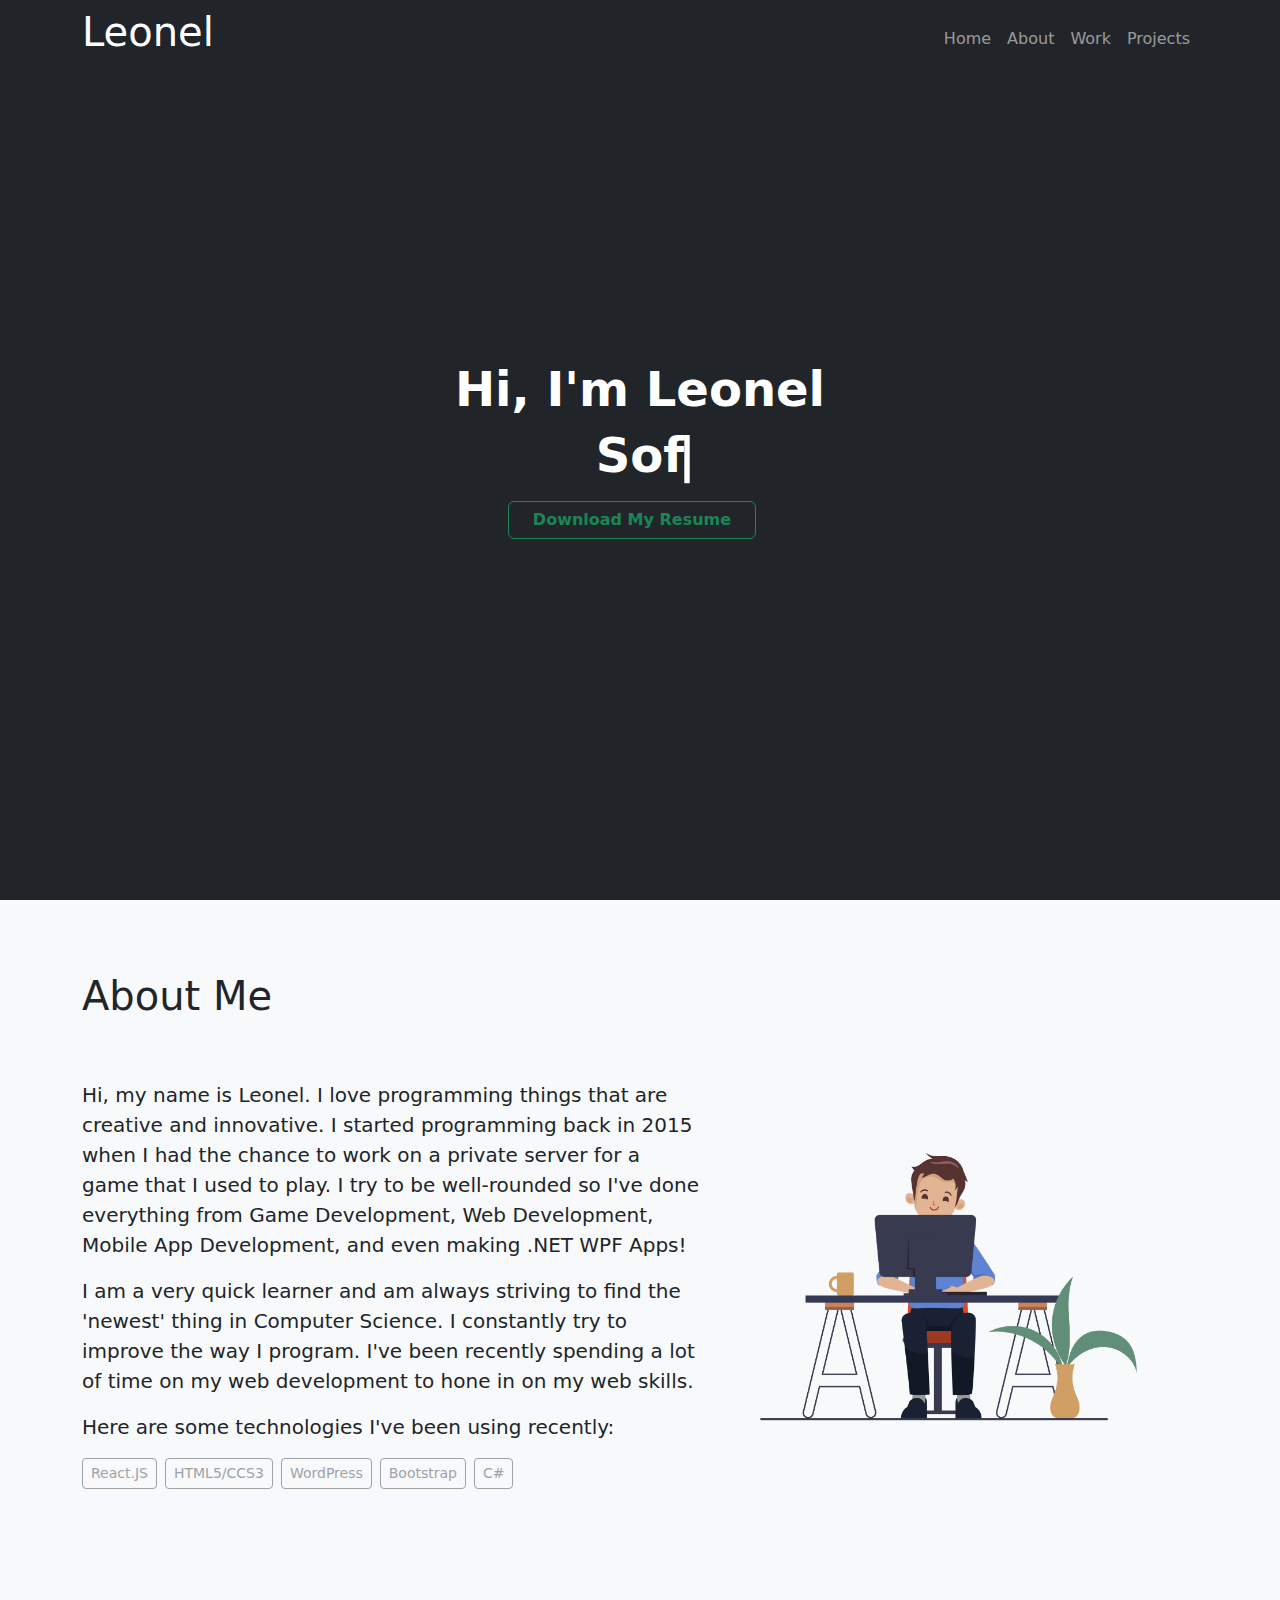
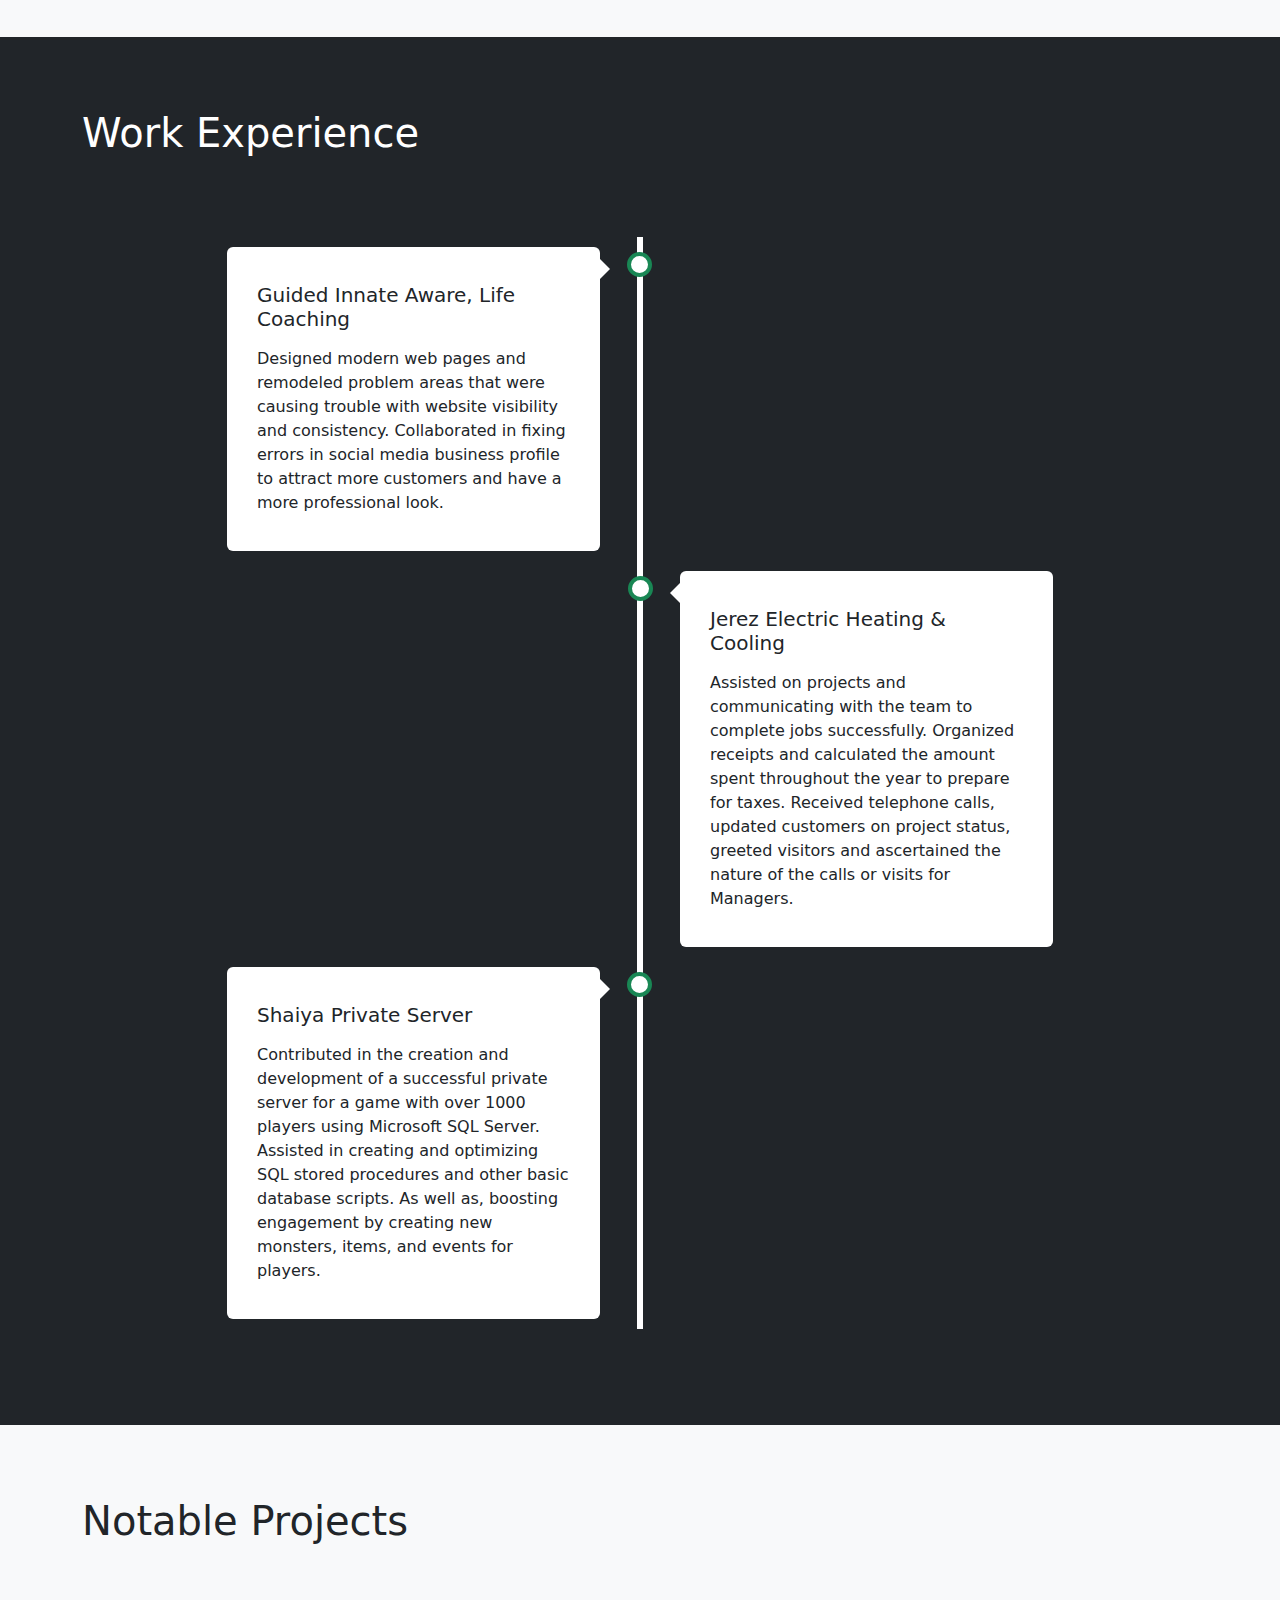
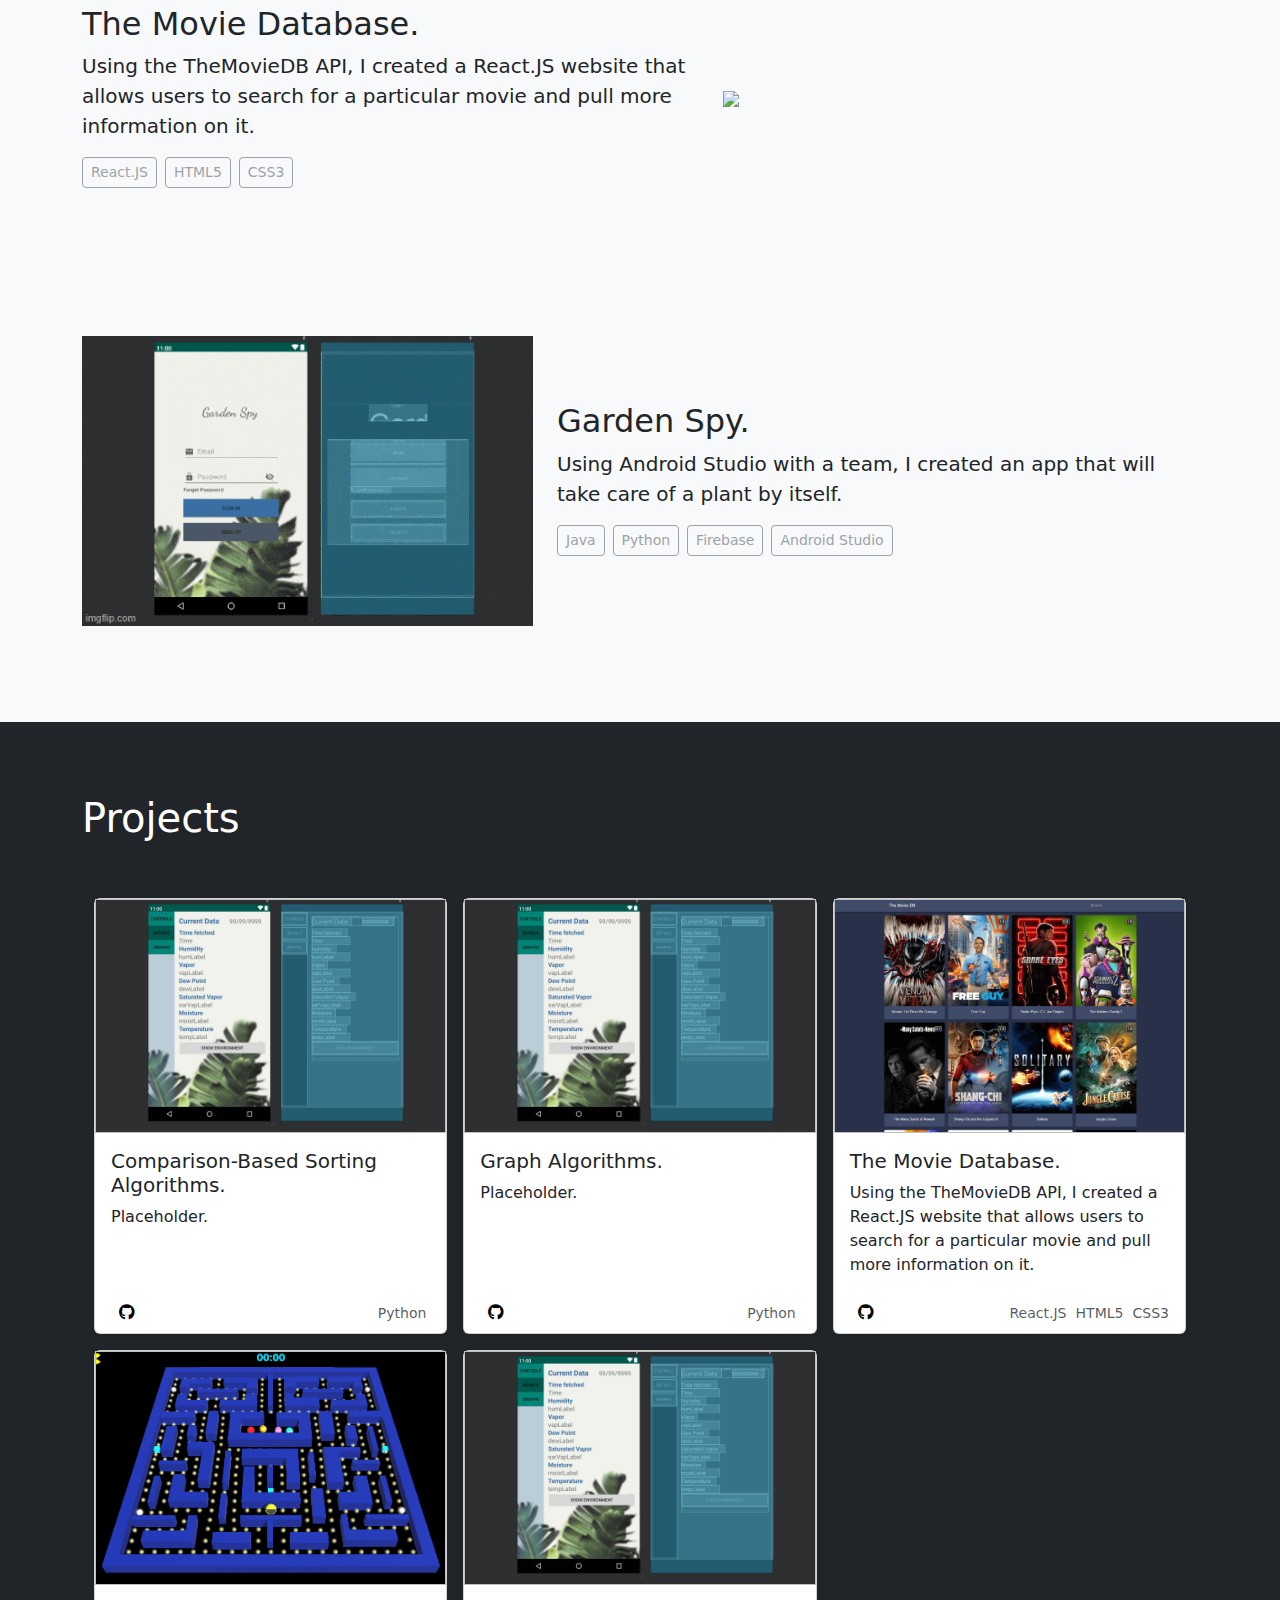
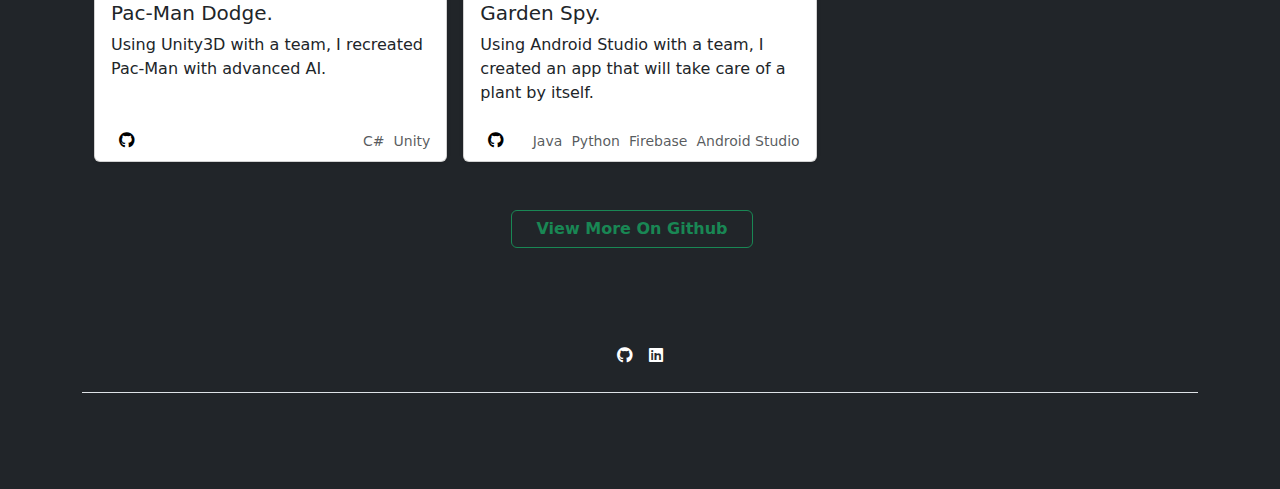
==== commit 02b7ce31: "Cleaned code / Updated APIs" ====
--- a/index.html
+++ b/index.html
@@ -11,8 +11,7 @@
 
     <link rel="stylesheet" href="./css/style.css">
     <link rel="stylesheet" href="./css/bootstrap.min.css">
-    <link rel="stylesheet" href="https://use.fontawesome.com/releases/v5.15.4/css/all.css">
-    <link rel="stylesheet" href="https://use.fontawesome.com/releases/v5.15.4/css/v4-shims.css">
+    <link rel="stylesheet" href="https://cdnjs.cloudflare.com/ajax/libs/font-awesome/6.6.0/css/all.min.css">
 </head>
 
 <body class="bg-dark">
@@ -147,37 +146,6 @@
             </section>
         </article>
         
-        <!-- Work Experience 2-->
-        <!--<article clas="bg-dark">
-            <section class="container pb-5">
-                <div class="pt-4"></div>
-                <h1 class="pt-5 text-white">Work Experience</h1>
-                <div class="section section-md py-5">
-                    <div class="container">
-                        <div class="d-flex align-items-start bg-light">
-                            <div class="nav flex-column nav-tabs me-3" id="tabs" role="tablist" aria-orientation="vertical">
-                                <button class="nav-link active" id="v-home-tab" data-bs-toggle="tab" data-bs-target="#v-home" type="button" role="tab" aria-controls="v-home" aria-selected="true">Guided Innate Aware</button>
-                                <button class="nav-link" id="v-profile-tab" data-bs-toggle="tab" data-bs-target="#v-profile" type="button" role="tab" aria-controls="v-profile" aria-selected="false">Jerez Electric Heating & Cooling</button>
-                                <button class="nav-link" id="v-messages-tab" data-bs-toggle="tab" data-bs-target="#v-messages" type="button" role="tab" aria-controls="v-messages" aria-selected="false">Messages</button>
-                                <button class="nav-link" id="v-settings-tab" data-bs-toggle="tab" data-bs-target="#v-settings" type="button" role="tab" aria-controls="v-settings" aria-selected="false">Settings</button>
-                              </div>
-                              <div class="tab-content" id="v-tabContent">
-                                <div class="tab-pane fade show active" id="v-home" role="tabpanel" aria-labelledby="v-home-tab">1111111111111111111111111111111111111111111111111111111111111111</div>
-                                <div class="tab-pane fade" id="v-profile" role="tabpanel" aria-labelledby="v-profile-tab">2</div>
-                                <div class="tab-pane fade" id="v-messages" role="tabpanel" aria-labelledby="v-messages-tab">3</div>
-                                <div class="tab-pane fade" id="v-settings" role="tabpanel" aria-labelledby="v-settings-tab">4</div>
-                              </div>
-                            </div>
-                        </div>
-                    </div>
-                    
-                </div>
-            </section>
- 
-        </article>-->
-        
-
-
         <!-- Notable Projects -->
         <article class="bg-light" id="projects">
             <section class="container pb-5">
@@ -244,17 +212,17 @@
                         <div class="row row-cols-1 row-cols-sm-1 row-cols-md-2 row-cols-lg-3 g-3">
                             <!-- Comparison-Based Sorting Algorithms -->
                             <div class="col">
-                                <div class="card h-100 shadow-sm">                                     
-                                    <picture class="card-img-top">
-                                        <img width="150px" height="100px" class="comparisonsorting">
-                                    </picture>                                                                                                 
+                                <div class="card h-100 shadow-sm">       
+                                    <div class="card-img-top">
+                                        <img width="150px" height="100px" class="gardenspy">  
+                                    </div>                                                                                                                
                                     <div class="card-body">
                                         <h5 class="card-title">Comparison-Based Sorting Algorithms.<span class="text-muted"></span></h5>
                                         <p class="card-text">Placeholder.</p>
                                     </div>
                                     <div class="card-footer d-flex align-items-center">
                                         <div class="btn-group">
-                                            <a href="https://github.com/leoneljerez/#/" target="_blank" class="nav-link px-2 text-muted"><i class="fab fa-github icon-overlay" style="color: black;"></i></a>
+                                            <a href="https://github.com/leoneljerez/#/" target="_blank" class="nav-link px-2 text-muted"><i class="fa-brands fa-github icon-overlay" style="color: black;"></i></a>
                                         </div>
                                         <div class="ms-auto flex-wrap">
                                             <small class="text-muted me-1 mb-1">Python</small>
@@ -265,16 +233,16 @@
                             <!-- Graph Algorithms -->
                             <div class="col">
                                 <div class="card h-100 shadow-sm">                                     
-                                    <picture class="card-img-top">
-                                        <img width="150px" height="100px" class="graphsalgorithm">
-                                    </picture>                                                                                                 
+                                    <div class="card-img-top">
+                                        <img width="150px" height="100px" class="gardenspy">
+                                    </div>                                                                                                 
                                     <div class="card-body">
                                         <h5 class="card-title">Graph Algorithms.<span class="text-muted"></span></h5>
                                         <p class="card-text">Placeholder.</p>
                                     </div>
                                     <div class="card-footer d-flex align-items-center">
                                         <div class="btn-group">
-                                            <a href="https://github.com/leoneljerez/#/" target="_blank" class="nav-link px-2 text-muted"><i class="fab fa-github icon-overlay" style="color: black;"></i></a>
+                                            <a href="https://github.com/leoneljerez/#/" target="_blank" class="nav-link px-2 text-muted"><i class="fa-brands fa-github icon-overlay" style="color: black;"></i></a>
                                         </div>
                                         <div class="ms-auto flex-wrap">
                                             <small class="text-muted me-1 mb-1">Python</small>
@@ -284,17 +252,17 @@
                             </div>
                             <!-- The Movie Database -->
                             <div class="col">
-                                <div class="card h-100 shadow-sm">                                     
-                                    <picture class="card-img-top">
-                                        <img width="150px" height="100px" class="moviedb">
-                                    </picture>                                                                                                 
+                                <div class="card h-100 shadow-sm">       
+                                    <div class="card-img-top">
+                                        <img width="150px" height="100px" class="moviedb"> 
+                                    </div>                                                                                                                   
                                     <div class="card-body">
                                         <h5 class="card-title">The Movie Database.<span class="text-muted"></span></h5>
                                         <p class="card-text">Using the TheMovieDB API, I created a React.JS website that allows users to search for a particular movie and pull more information on it.</p>
                                     </div>
                                     <div class="card-footer d-flex align-items-center">
                                         <div class="btn-group">
-                                            <a href="https://github.com/leoneljerez/moviedb/" target="_blank" class="nav-link px-2 text-muted"><i class="fab fa-github icon-overlay" style="color: black;"></i></a>
+                                            <a href="https://github.com/leoneljerez/moviedb/" target="_blank" class="nav-link px-2 text-muted"><i class="fa-brands fa-github icon-overlay" style="color: black;"></i></a>
                                         </div>
                                         <div class="ms-auto flex-wrap">
                                             <small class="text-muted me-1 mb-1">React.JS</small>
@@ -306,17 +274,17 @@
                             </div>
                             <!-- Pac-Man Dodge -->
                             <div class="col">
-                                <div class="card h-100 shadow-sm">                                 
-                                    <picture class="card-img-top">
+                                <div class="card h-100 shadow-sm">     
+                                    <div class="card-img-top">
                                         <img width="150px" height="100px" class="pacman">
-                                    </picture>
+                                    </div>                            
                                     <div class="card-body">
                                         <h5 class="card-title">Pac-Man Dodge.<span class="text-muted"></span></h5>
                                         <p class="card-text">Using Unity3D with a team, I recreated Pac-Man with advanced AI.</p>                                       
                                     </div>
                                     <div class="card-footer d-flex align-items-center">
                                         <div class="btn-group">
-                                            <a href="https://github.com/leoneljerez/PacmanDodge/" target="_blank" class="nav-link px-2 text-muted"><i class="fab fa-github icon-overlay" style="color: black;"></i></a>
+                                            <a href="https://github.com/leoneljerez/PacmanDodge/" target="_blank" class="nav-link px-2 text-muted"><i class="fa-brands fa-github icon-overlay" style="color: black;"></i></a>
                                         </div>
                                         <div class="ms-auto flex-wrap">
                                             <small class="text-muted me-1 mb-1">C#</small>
@@ -328,16 +296,16 @@
                             <!-- Garden Spy -->
                             <div class="col">
                                 <div class="card h-100 shadow-sm">
-                                    <picture class="card-img-top">
+                                    <div class="card-img-top">
                                         <img width="150px" height="100px" class="gardenspy">
-                                    </picture> 
+                                    </div>
                                     <div class="card-body">
                                         <h5 class="card-title">Garden Spy.<span class="text-muted"></span></h5>
                                         <p class="card-text">Using Android Studio with a team, I created an app that will take care of a plant by itself.</p>                                      
                                     </div>
                                     <div class="card-footer d-flex align-items-center">
                                         <div class="btn-group">
-                                            <a href="https://github.com/leoneljerez/superhots/" target="_blank" class="nav-link px-2 text-muted"><i class="fab fa-github icon-overlay" style="color: black;"></i></a>
+                                            <a href="https://github.com/leoneljerez/superhots/" target="_blank" class="nav-link px-2 text-muted"><i class="fa-brands fa-github icon-overlay" style="color: black;"></i></a>
                                         </div>
                                         <div class="ms-auto flex-wrap">
                                             <small class="text-muted me-1 mb-1">Java</small>
@@ -364,8 +332,8 @@
     <footer class="py-3 my-4">
         <div class="container">
             <ul class="nav justify-content-center border-bottom pb-3 mb-3">
-                <li class="nav-item"><a href="https://github.com/leoneljerez/" target="_blank" class="nav-link px-2 text-muted"><i class="fab fa-github icon-overlay" style="color: white;"></i></a></li>
-                <li class="nav-item"><a href="https://www.linkedin.com/in/leonel-jerez/" target="_blank" class="nav-link px-2 text-muted"><i class="fab fa-linkedin icon-overlay" style="color: white;"></i></a></li>
+                <li class="nav-item"><a href="https://github.com/leoneljerez/" target="_blank" class="nav-link px-2 text-muted"><i class="fa-brands fa-github icon-overlay" style="color: white;"></i></a></li>
+                <li class="nav-item"><a href="https://linkedin.com/in/leonel-jerez/" target="_blank" class="nav-link px-2 text-muted"><i class="fa-brands fa-linkedin icon-overlay" style="color: white;"></i></a></li>
             </ul>
             <p class="text-center text-muted"><small>Copyright © Leonel Jerez Jr. All Rights Reserved.</small></p>
         </div>
--- a/css/style.css
+++ b/css/style.css
@@ -152,9 +152,26 @@
   }
 }
 
+.moviedb { 
+  background-image: url(../media/MovieDB.png);
+  height: 100%;
+  width: 100%;
+  background-position: center;
+  background-repeat: no-repeat;
+  background-size: cover;
+}
+
+.moviedb:hover {
+  background-image: url(../media/MovieDB.gif);
+  height: 100%;
+  width: 100%;
+  background-position: center;
+  background-repeat: no-repeat;
+  background-size: cover;
+}
+
 .pacman { 
   background-image: url(../media/PacMan.png);
-  /*filter: contrast(80%) brightness(80%) blur(1px);*/
   height: 100%;
   width: 100%;
   background-position: center;
@@ -164,27 +181,6 @@
 
 .pacman:hover {
   background-image: url(../media/PacMan.gif);
-  /*filter: none;*/
-  height: 100%;
-  width: 100%;
-  background-position: center;
-  background-repeat: no-repeat;
-  background-size: cover;
-}
-
-.moviedb { 
-  background-image: url(../media/MovieDB.png);
-  /*filter: contrast(80%) brightness(80%) blur(1px);*/
-  height: 100%;
-  width: 100%;
-  background-position: center;
-  background-repeat: no-repeat;
-  background-size: cover;
-}
-
-.moviedb:hover {
-  background-image: url(../media/MovieDB.gif);
-  /*filter: none;*/
   height: 100%;
   width: 100%;
   background-position: center;
@@ -194,7 +190,6 @@
 
 .gardenspy { 
   background-image: url(../media/GardenSpy.jpg);
-  /*filter: contrast(80%) brightness(80%) blur(1px);*/
   height: 100%;
   width: 100%;
   background-position: center;
@@ -204,7 +199,6 @@
 
 .gardenspy:hover {
   background-image: url(../media/GardenSpy.gif);
-  /*filter: none;*/
   height: 100%;
   width: 100%;
   background-position: center;
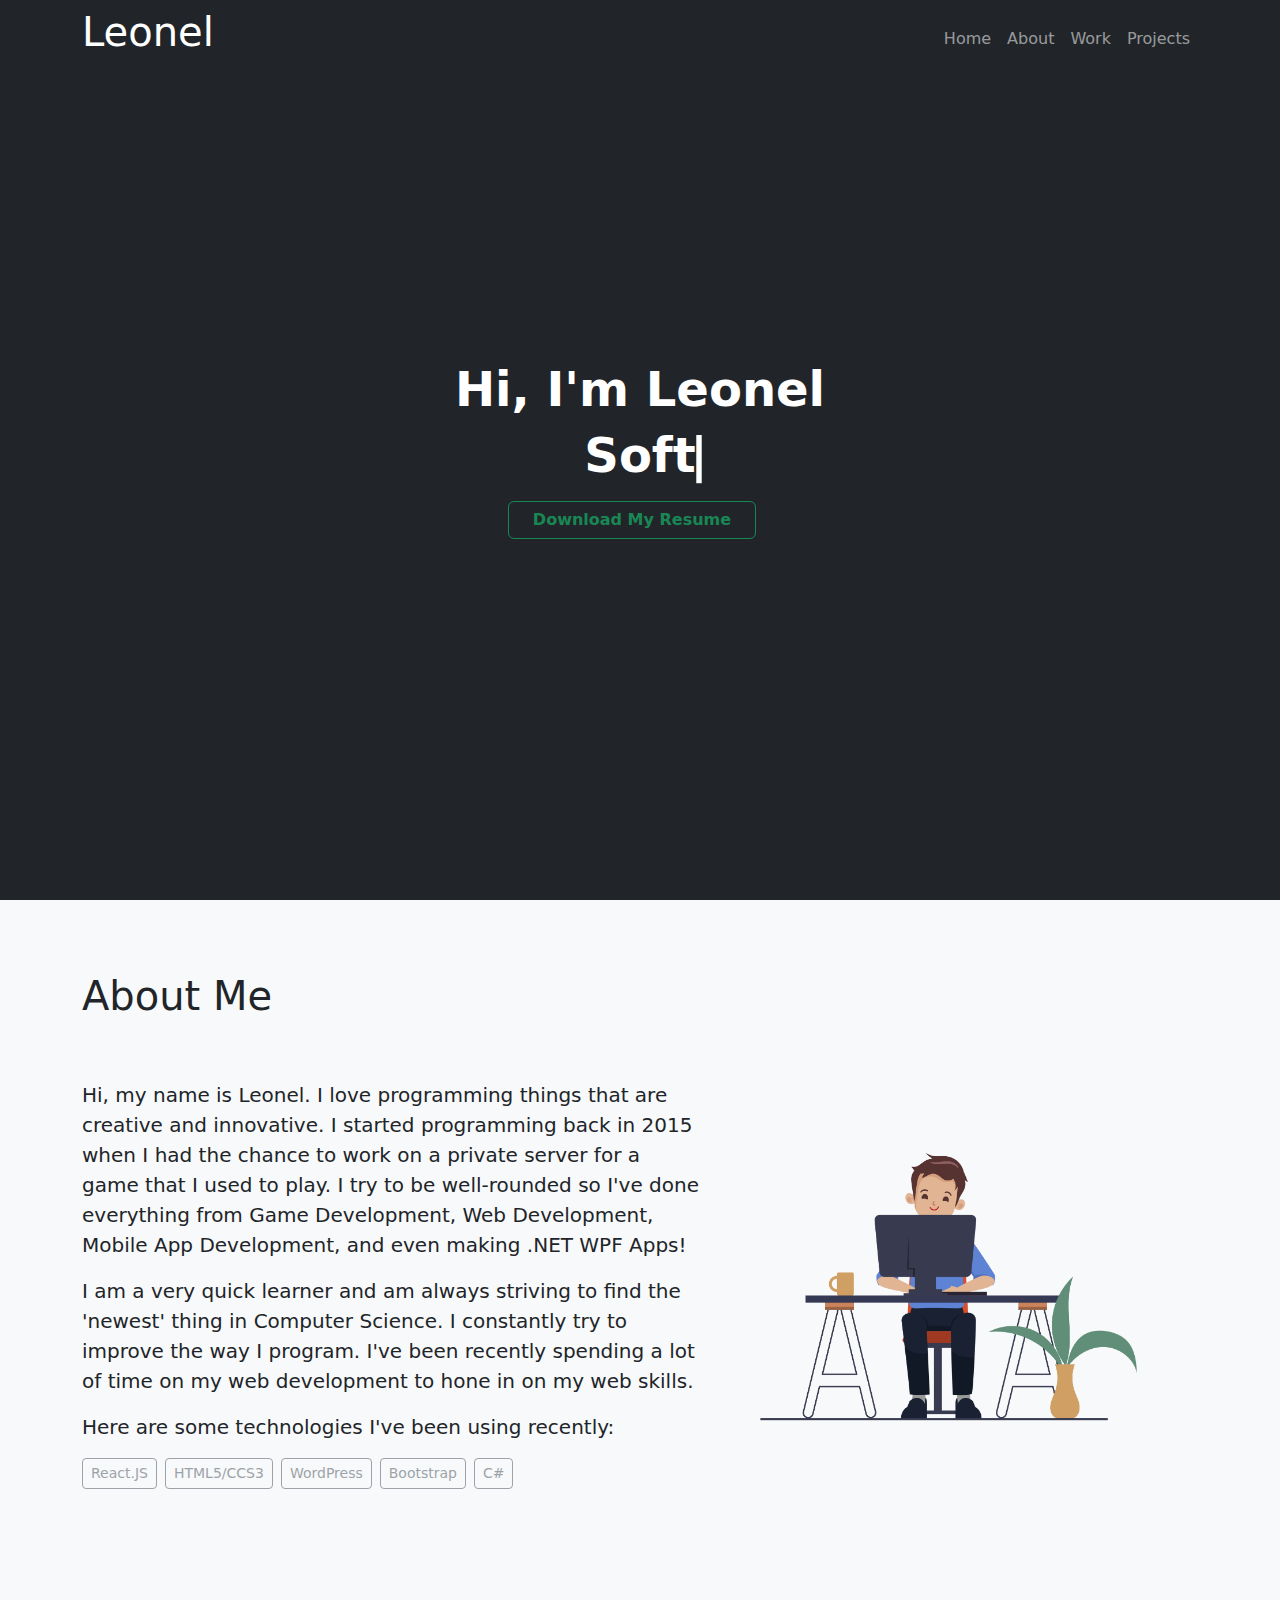
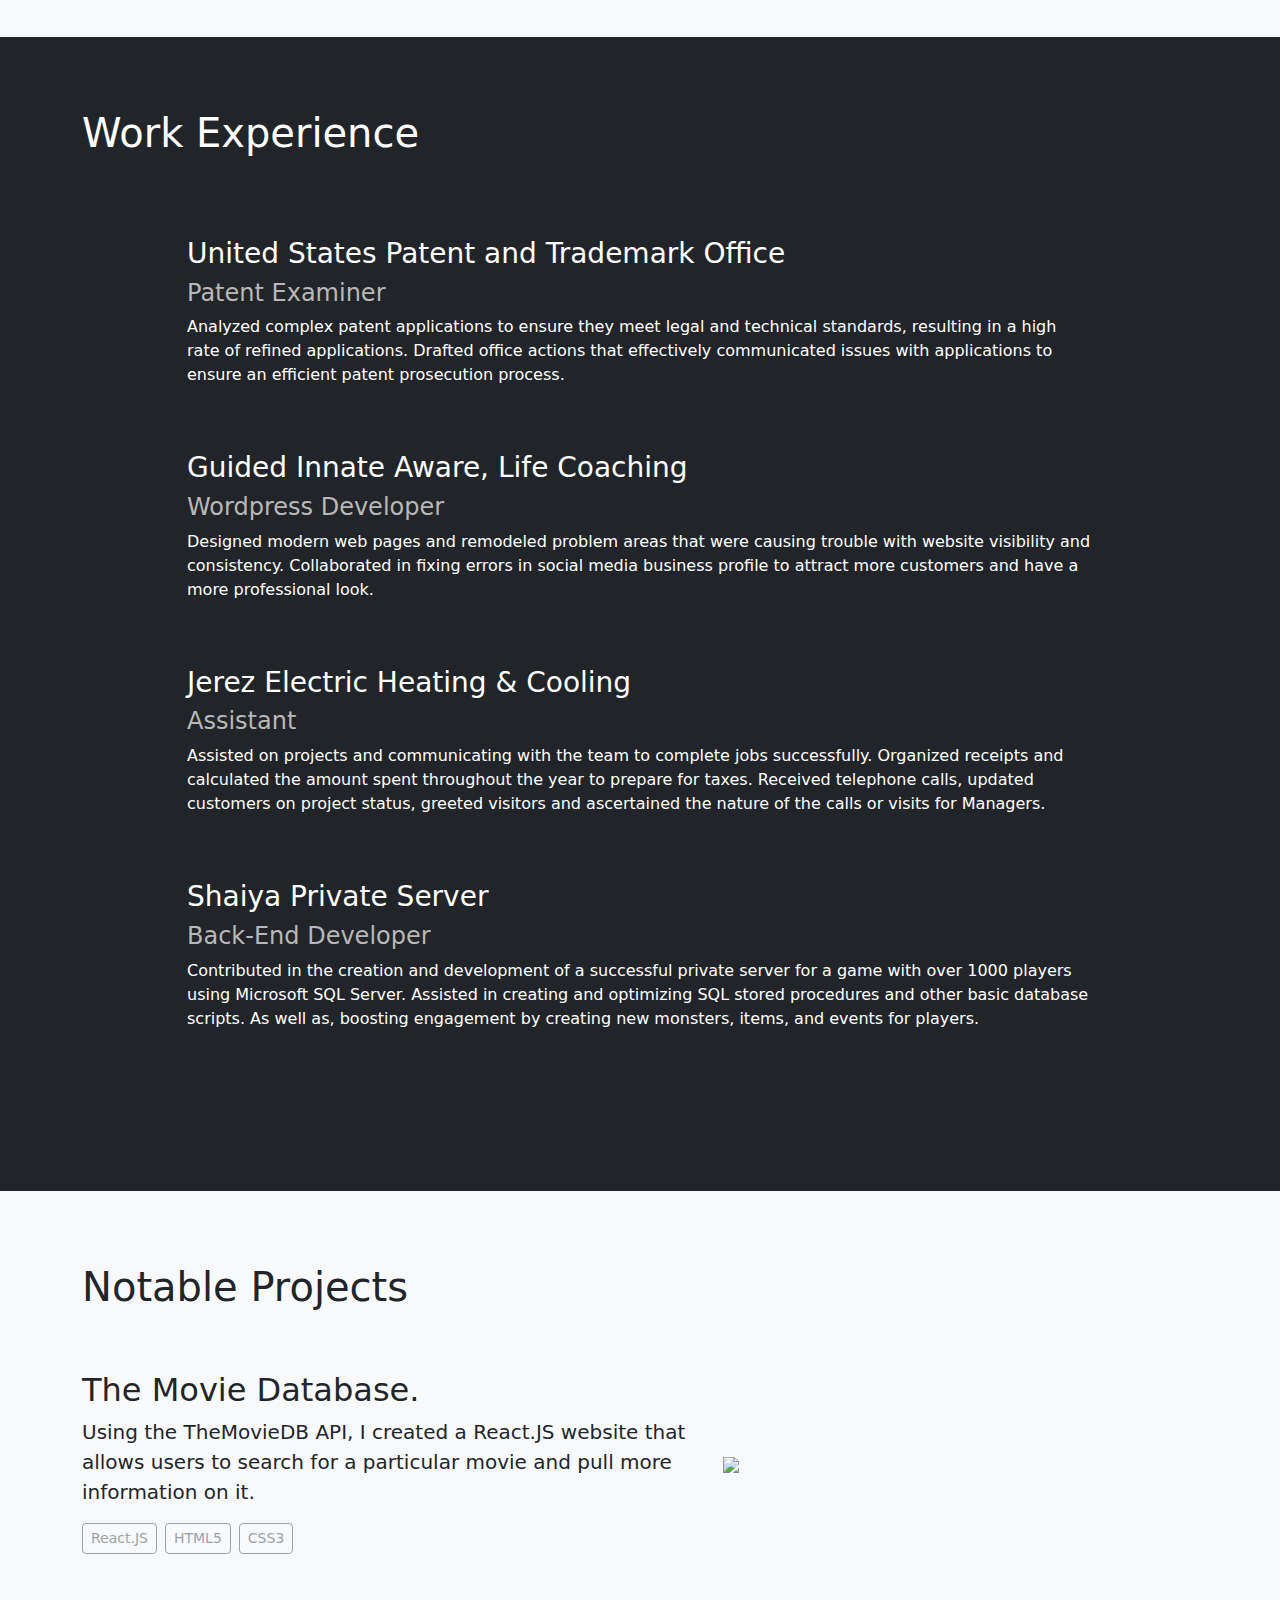
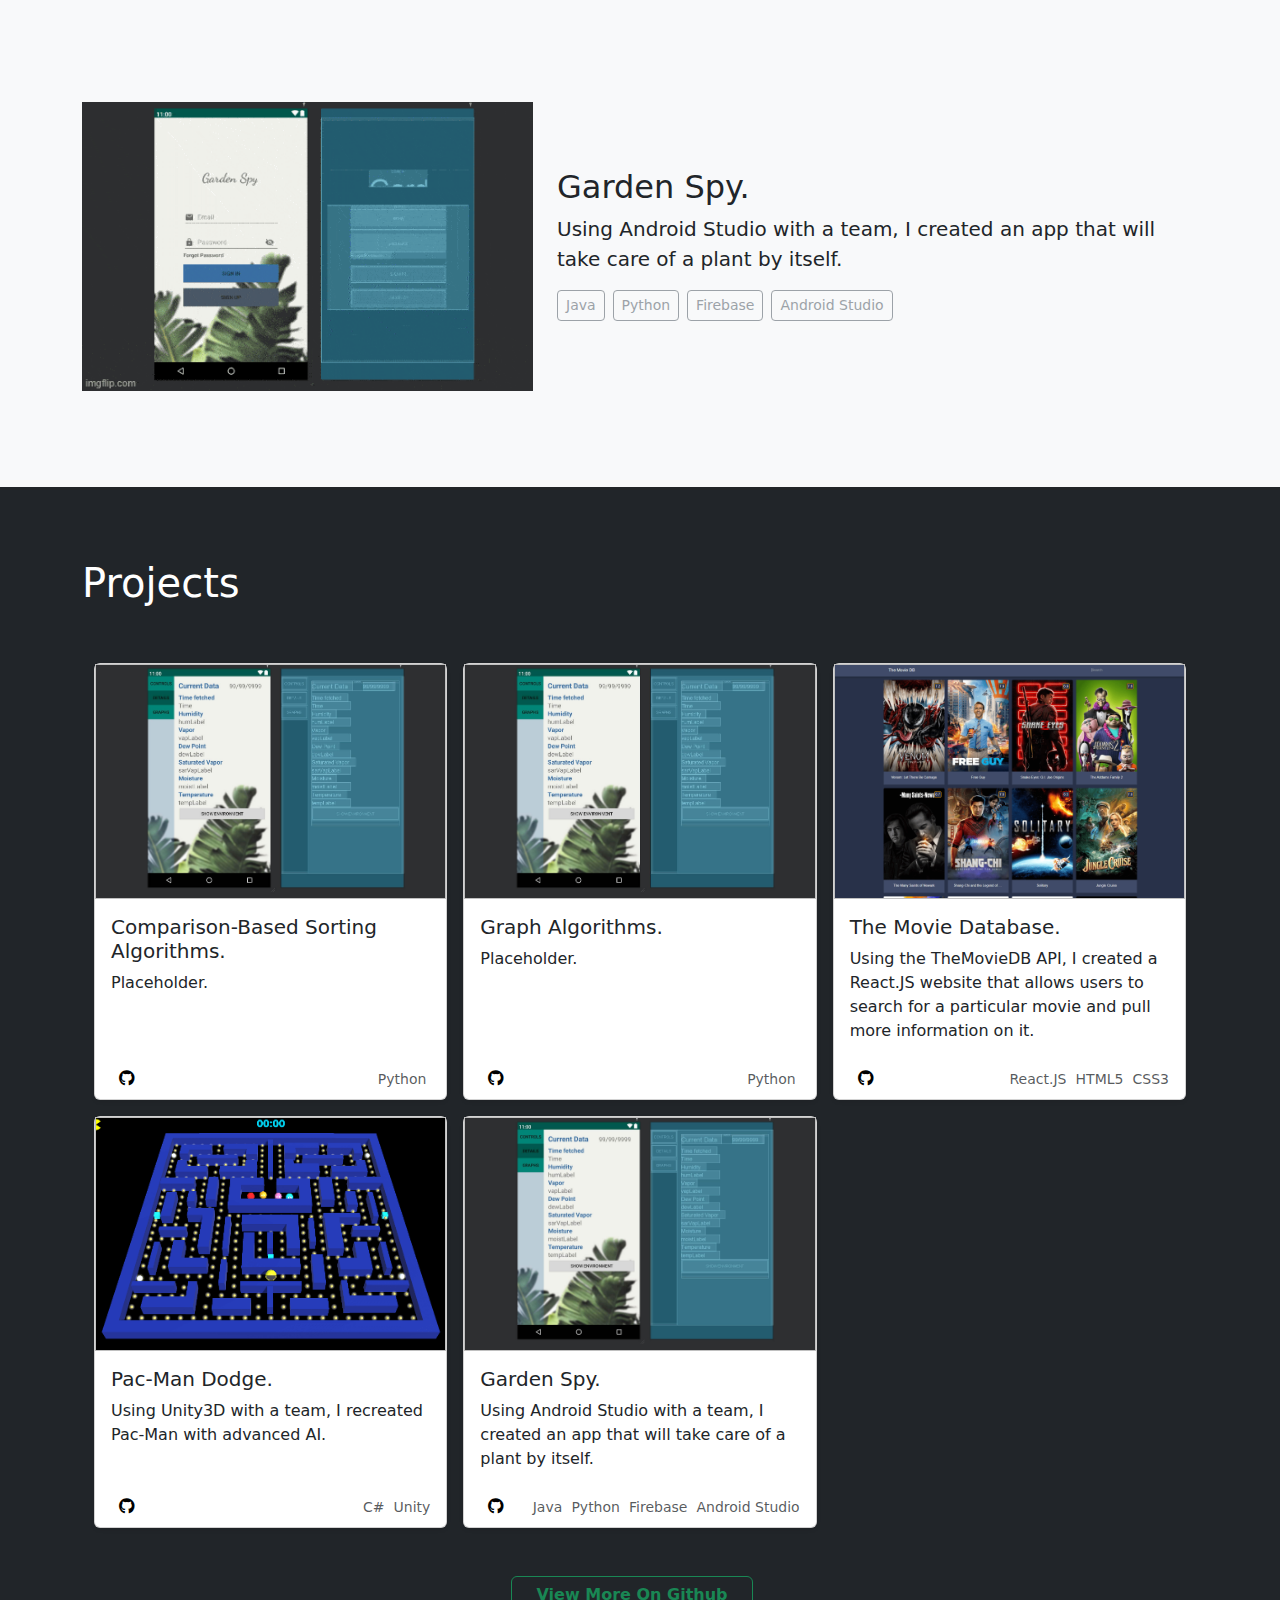
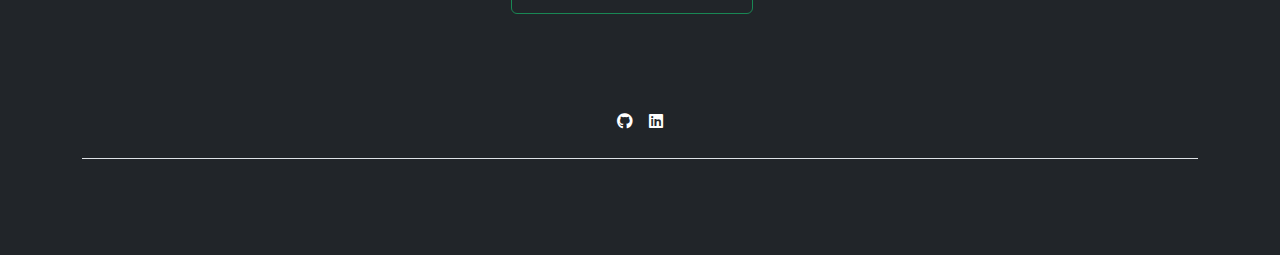
==== commit f653ebba: "Revamped Work Experience Section" ====
--- a/index.html
+++ b/index.html
@@ -53,7 +53,6 @@
             </div>
         </section>
     </div>
-    
 
      <!-- About Me -->
      <article class="bg-light" id="about">
@@ -95,7 +94,7 @@
 
     <!-- Main -->
     <main class="page-main">
-        <!-- Work Experience -->
+        <!-- Work Experience -->      
         <article class="bg-dark" id="work">
             <section class="container pb-5">
                 <div class="pt-4"></div>
@@ -104,41 +103,51 @@
                     <div class="container">
                        <div class="row mt-4">
                           <div class="col-md-10 mx-auto">
-                             <!-- Timeline -->
-                             <div class="timeline">
-                                <!-- Guided Innate Aware, Life Coaching -->
-                                <div class="timeline-container left">
-                                    <div class="timeline-content">
-                                        <h5 class="my-3">Guided Innate Aware, Life Coaching</h5>
+                                <!-- United States Patent and Trademark Office -->
+                                <div class="row mb-5">
+                                    <div class="text-white col-auto me-auto">
+                                        <h3>United States Patent and Trademark Office</h3>
+                                        <h4 class="secondary">Patent Examiner</h4>
+                                        <p>
+                                            Analyzed complex patent applications to ensure they meet legal and technical standards, resulting in a high rate of refined applications.
+                                            Drafted office actions that effectively communicated issues with applications to ensure an efficient patent prosecution process.
+                                        </p>
+                                    </div>
+                                </div>                 
+                                <!-- United States Patent and Trademark Office -->
+                                <div class="row mb-5">
+                                    <div class="text-white col-auto me-auto">
+                                        <h3>Guided Innate Aware, Life Coaching</h3>
+                                        <h4 class="secondary">Wordpress Developer</h4>
                                         <p>
                                             Designed modern web pages and remodeled problem areas that were causing trouble with website visibility and consistency.
                                             Collaborated in fixing errors in social media business profile to attract more customers and have a more professional look.
                                         </p>
                                     </div>
-                                </div>
+                                </div>               
                                 <!-- Jerez Electric Heating & Cooling -->
-                                <div class="timeline-container right">
-                                    <div class="timeline-content">
-                                        <h5 class="my-3">Jerez Electric Heating & Cooling</h5>
+                                <div class="row mb-5">
+                                    <div class="text-white col-auto me-auto">
+                                        <h3>Jerez Electric Heating & Cooling</h3>
+                                        <h4 class="secondary">Assistant</h4>
                                         <p>
                                             Assisted on projects and communicating with the team to complete jobs successfully.
                                             Organized receipts and calculated the amount spent throughout the year to prepare for taxes.
                                             Received telephone calls, updated customers on project status, greeted visitors and ascertained the nature of the calls or visits for Managers.
                                         </p>
                                     </div>
-                                </div>
+                                </div>           
                                 <!-- Shaiya Private Server -->
-                                <div class="timeline-container left">
-                                    <div class="timeline-content">
-                                        <h5 class="my-3">Shaiya Private Server</h5>
+                                <div class="row mb-5">
+                                    <div class="text-white col-auto me-auto">
+                                        <h3>Shaiya Private Server</h3>
+                                        <h4 class="secondary">Back-End Developer</h4>
                                         <p>
                                             Contributed in the creation and development of a successful private server for a game with over 1000 players using Microsoft SQL Server.
                                             Assisted in creating and optimizing SQL stored procedures and other basic database scripts. As well as, boosting engagement by creating new monsters, items, and events for players.
                                         </p>
                                     </div>
-                                </div>
-                             </div>
-                             <!--End of Timeline-->
+                                </div>         
                           </div>
                        </div>
                     </div>
--- a/css/style.css
+++ b/css/style.css
@@ -19,137 +19,8 @@
   color: var(--main-focus-color) !important;
 }
 
-/* The actual timeline (the vertical ruler) */
-.timeline {
-  position: relative;
-  margin: 0 auto;
-}
-  
-/* The actual timeline (the vertical ruler) */
-.timeline::after {
-  content: '';
-  position: absolute;
-  width: 6px;
-  background-color: white;
-  top: 0;
-  bottom: 0;
-  left: 50%;
-  margin-left: -3px;
-}
-
-/* Container around content */
-.timeline-container {
-  padding: 10px 40px;
-  position: relative;
-  background-color: inherit;
-  width: 50%;
-}
-  
-/* The circles on the timeline */
-.timeline-container::after {
-  content: '';
-  position: absolute;
-  width: 25px;
-  height: 25px;
-  right: -17px;
-  background-color: white;
-  border: 4px solid var(--main-focus-color);
-  top: 15px;
-  border-radius: 50%;
-  z-index: 1;
-}
-  
-/* Place the container to the left */
-.left {
-  left: 0;
-}
-  
-/* Place the container to the right */
-.right {
-  left: 50%;
-}
-  
-/* Add arrows to the left container (pointing right) */
-.left::before {
-  content: " ";
-  height: 0;
-  position: absolute;
-  top: 22px;
-  width: 0;
-  z-index: 1;
-  right: 30px;
-  border: medium solid white;
-  border-width: 10px 0 10px 10px;
-  border-color: transparent transparent transparent white;
-}
-  
-/* Fix the circle for containers on the left side */
-.left::after {
-  right: -12px;
-}
-
-/* Add arrows to the right container (pointing left) */
-.right::before {
-  content: " ";
-  height: 0;
-  position: absolute;
-  top: 22px;
-  width: 0;
-  z-index: 1;
-  left: 30px;
-  border: medium solid white;
-  border-width: 10px 10px 10px 0;
-  border-color: transparent white transparent transparent;
-}
-  
-/* Fix the circle for containers on the right side */
-.right::after {
-  left: -12px;
-}
-  
-/* The actual content */
-.timeline-content {
-  padding: 20px 30px;
-  background-color: white;
-  position: relative;
-  border-radius: 6px;
-}
-  
-/* Media queries - Responsive timeline on screens less than 600px wide */
-@media screen and (max-width: 1000px) {
-  /* Place the timelime to the left */
-  .timeline::after {
-    left: 31px;
-  }
-    
-  /* Full-width containers */
-  .timeline-container {
-    width: 100%;
-    padding-left: 70px;
-    padding-right: 25px;
-  }
-    
-  /* Make sure that all arrows are pointing leftwards */
-  .timeline-container::before {
-    left: 60px;
-    border: medium solid white;
-    border-width: 10px 10px 10px 0;
-    border-color: transparent white transparent transparent;
-  }
-    
-  /* Make sure all circles are at the same spot */
-  .left::after, .right::after {
-    left: 18px;
-  }
-    
-  /* Make all right containers behave like the left ones */
-  .right {
-    left: 0%;
-  }
-
-  .splash {
-    height: 50vh;
-  }
+.secondary {
+  color: #b8b8b8
 }
 
 .moviedb { 
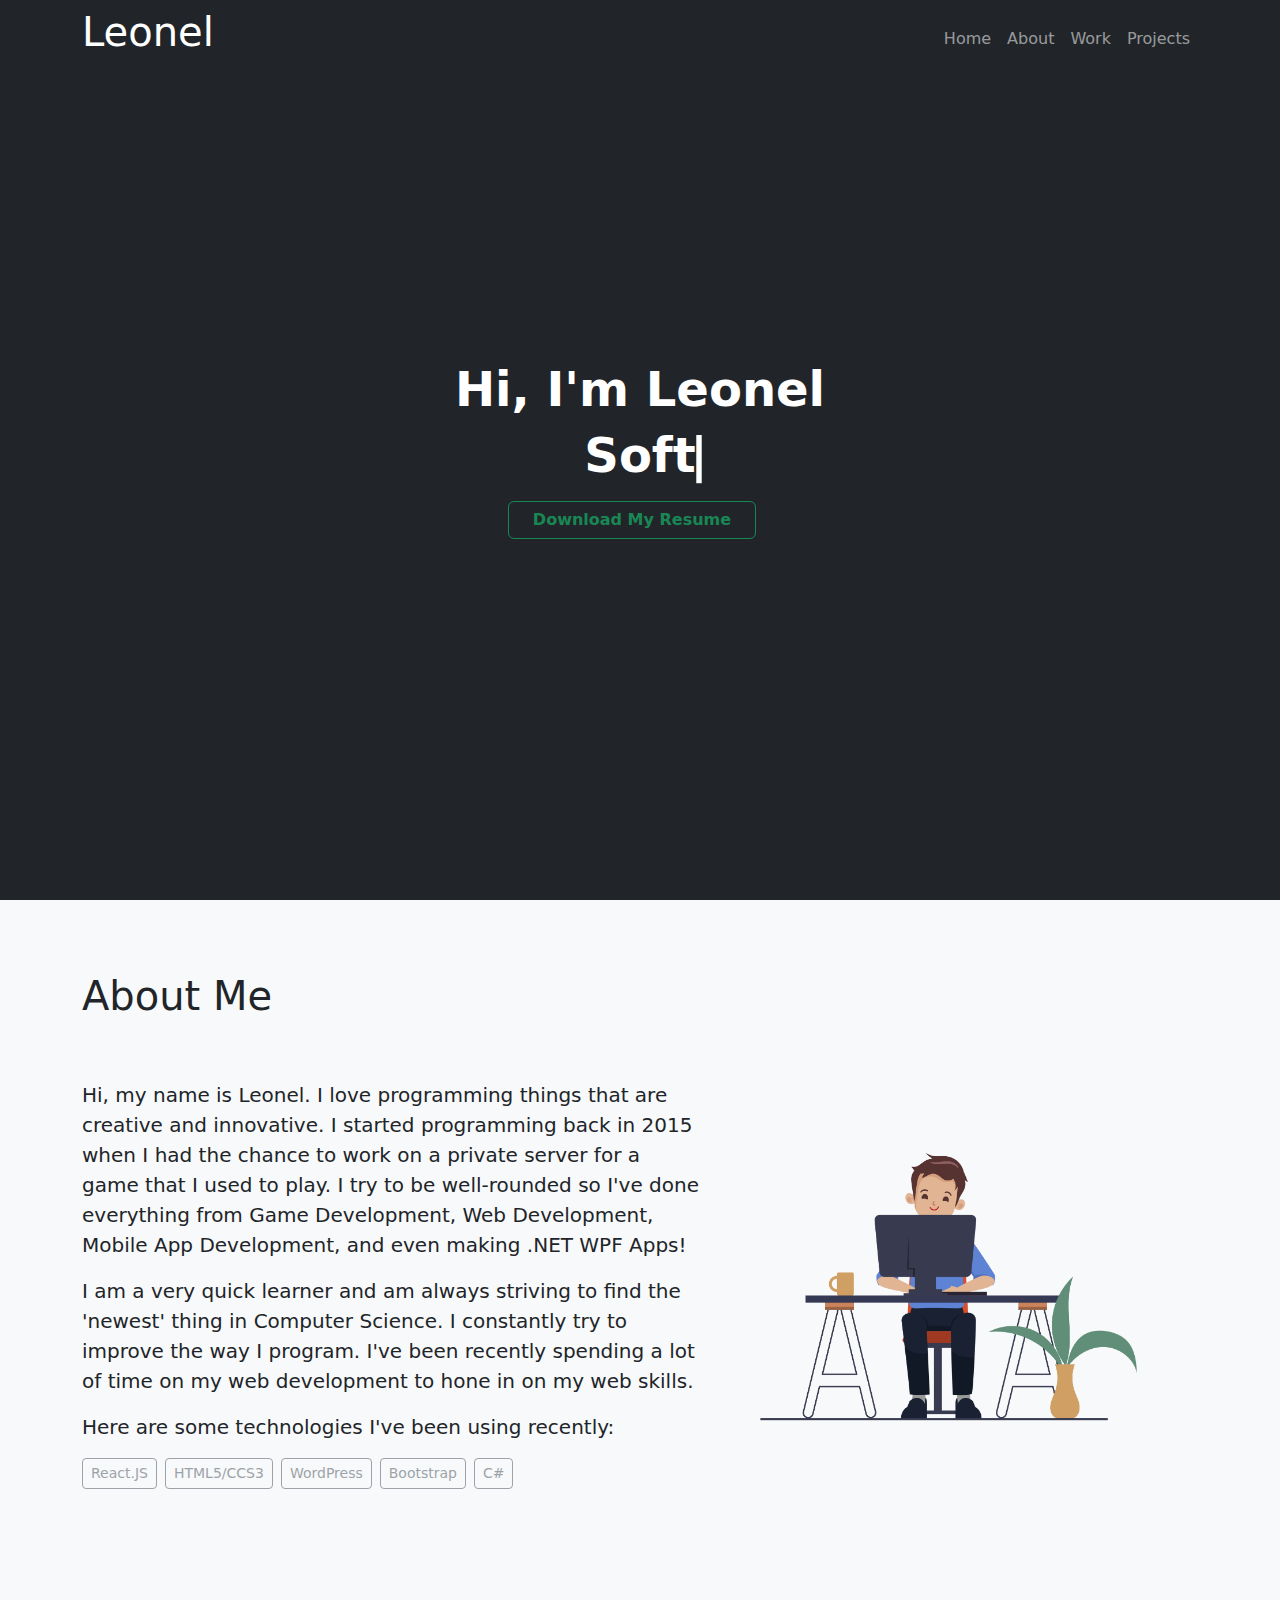
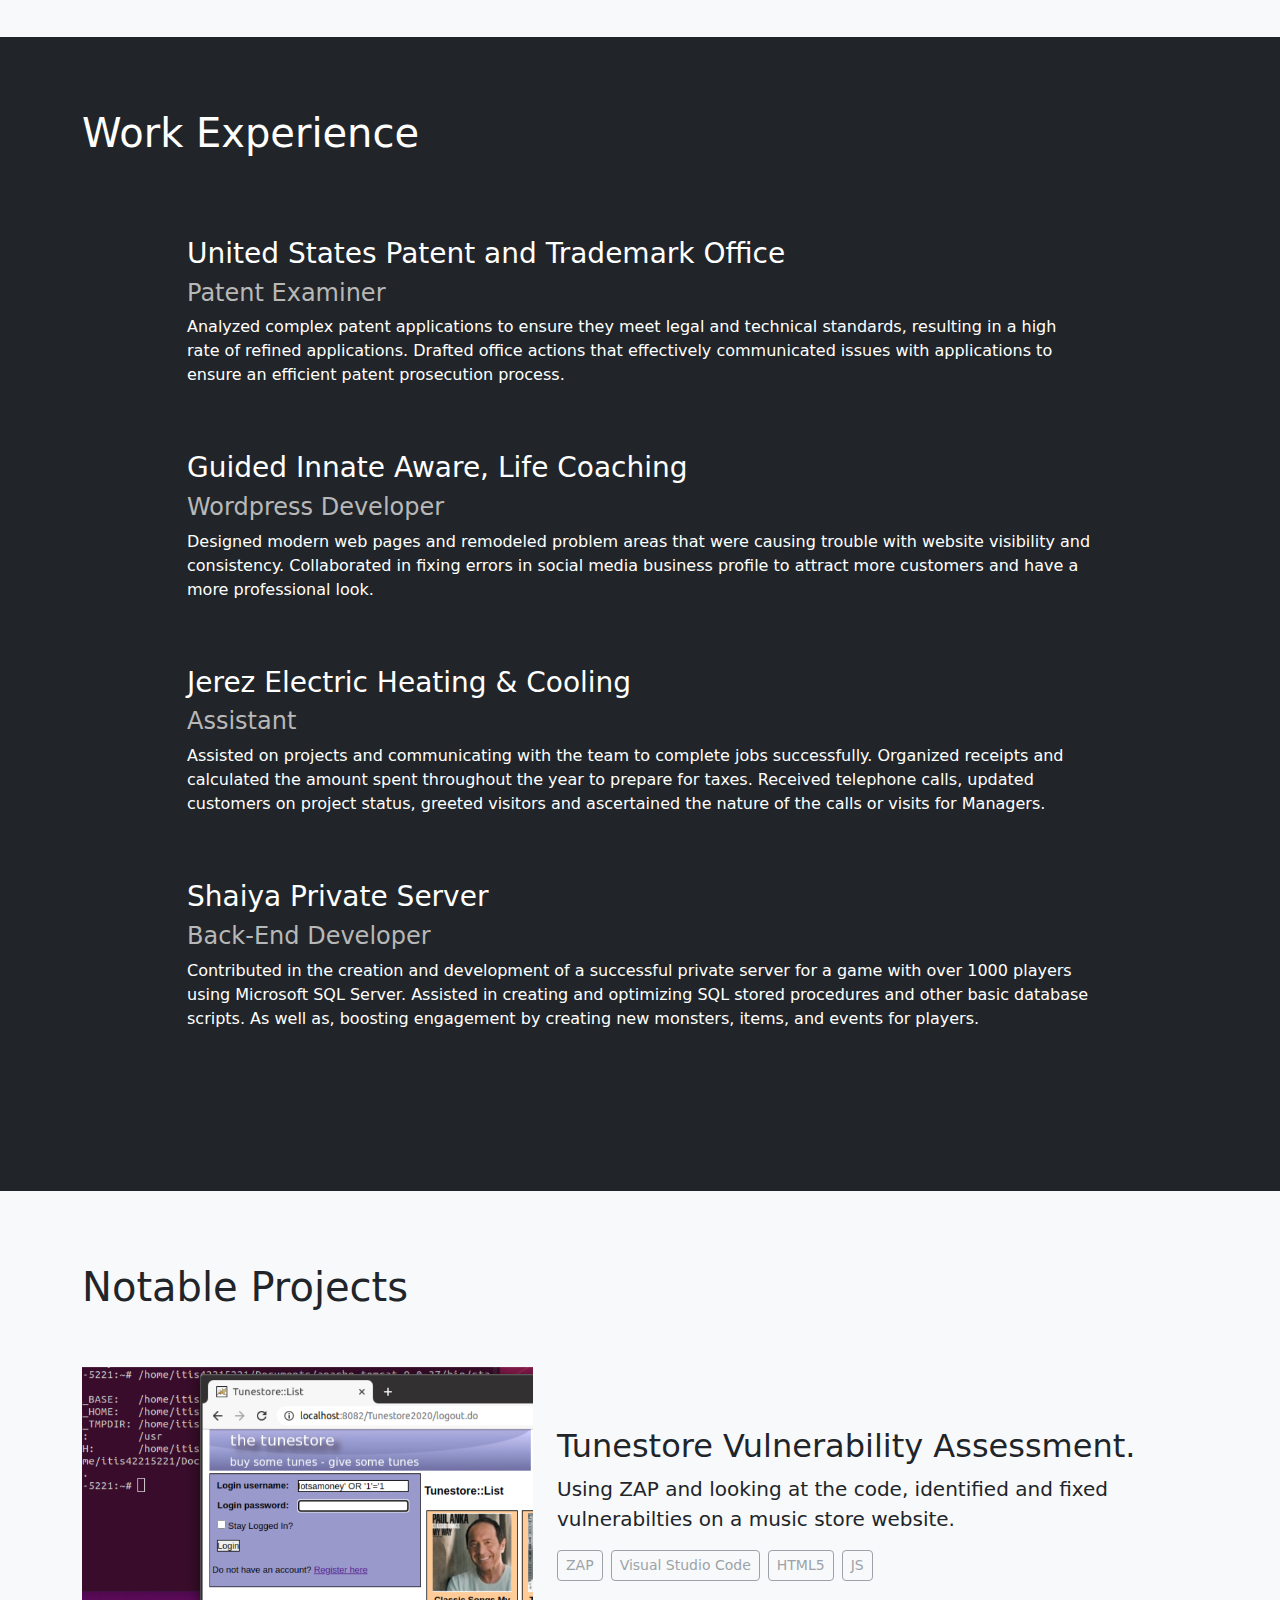
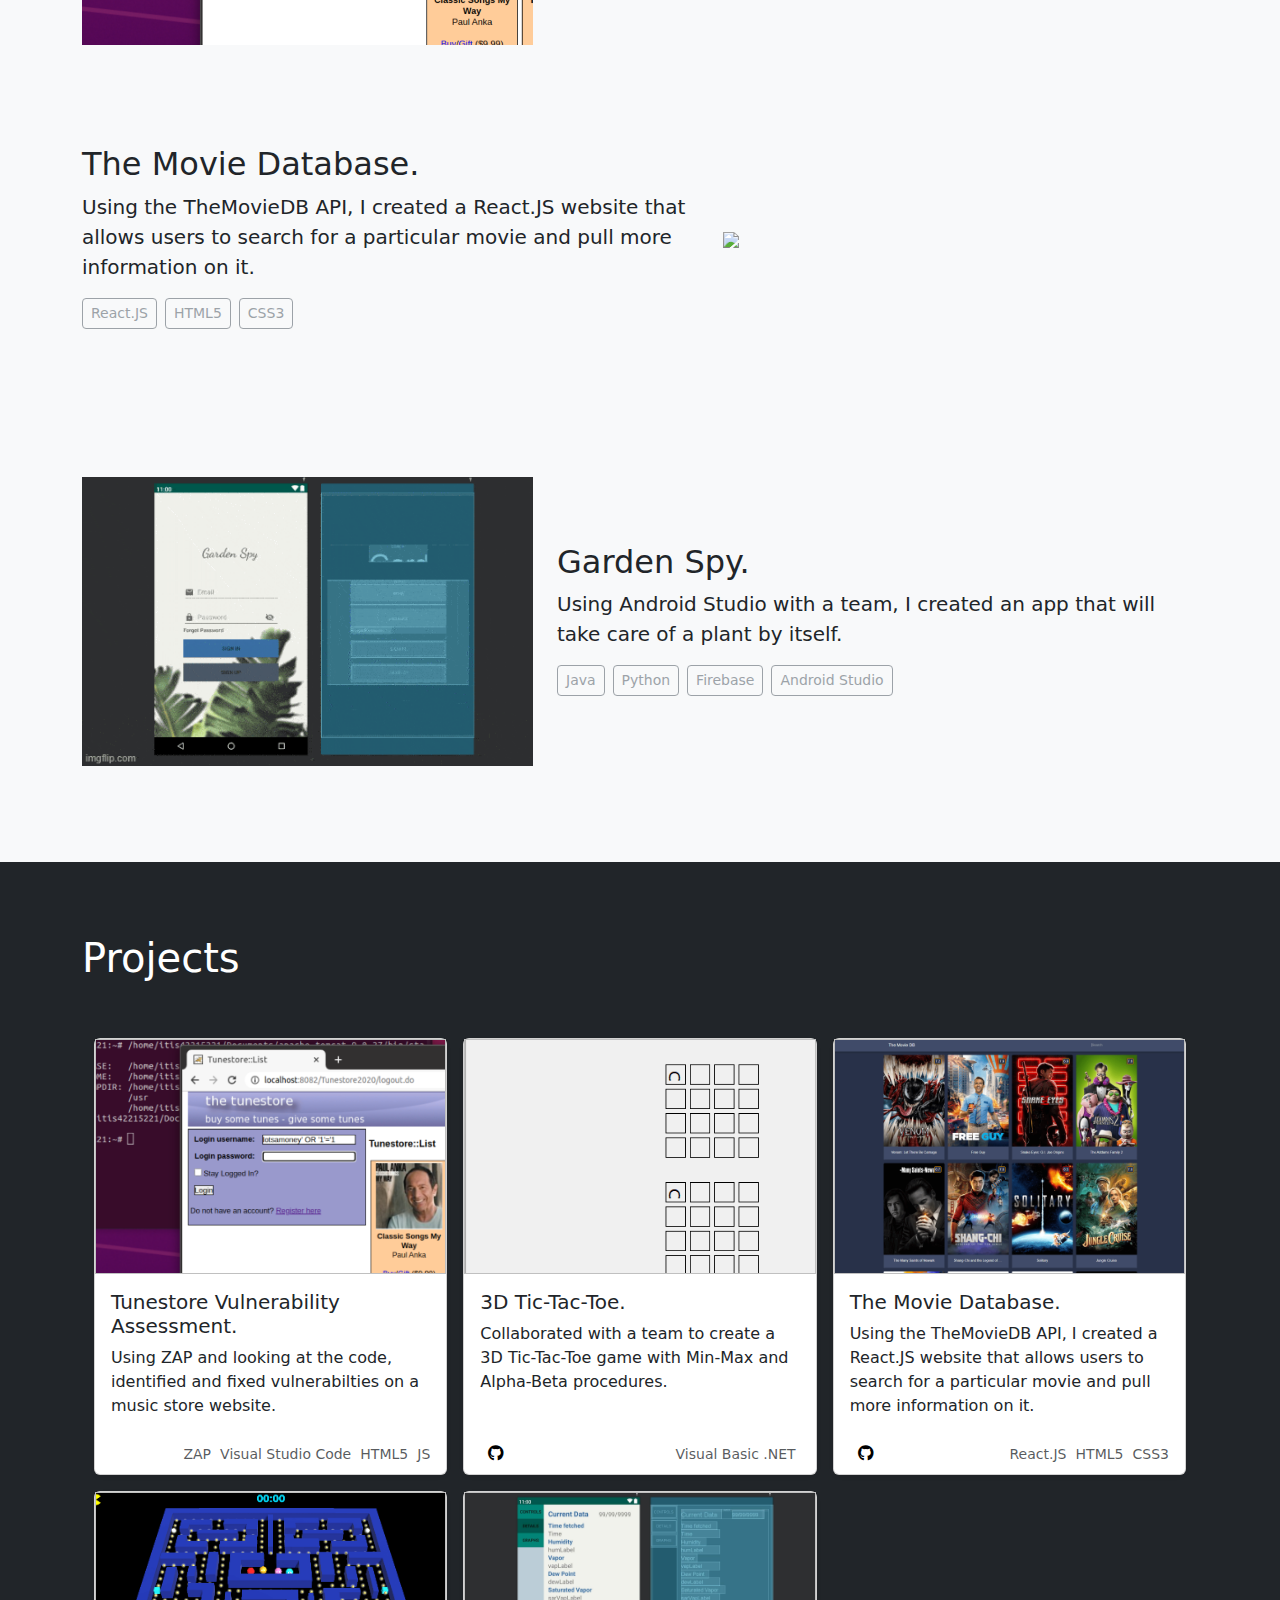
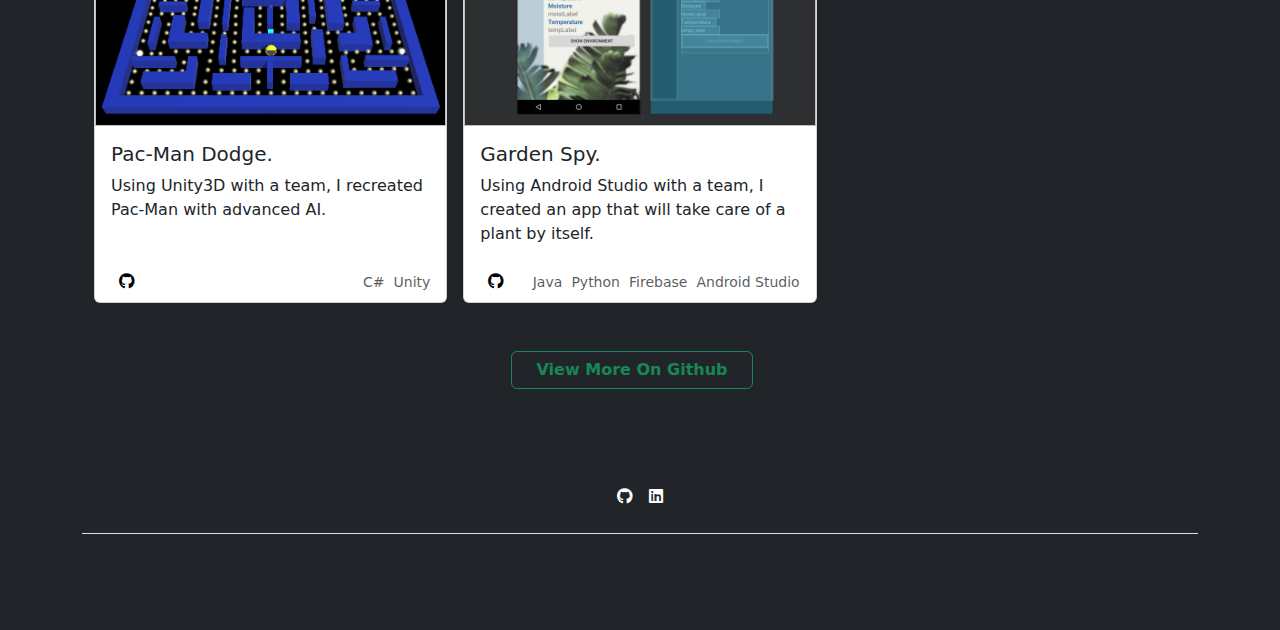
==== commit 2330a2ee: "Updated Resume and Projects" ====
--- a/index.html
+++ b/index.html
@@ -160,6 +160,32 @@
             <section class="container pb-5">
                 <div class="pt-4"></div>
                 <h1 class="pt-5">Notable Projects</h1>
+
+                <!-- Tunestore -->
+                <div class="row pt-5 py-5">
+                    <div class="col-md-7 order-md-2 d-flex align-items-center row">
+                        <div class="py-5">
+                            <div>
+                                <h2>Tunestore Vulnerability Assessment.</h2>
+                                <p class="lead">Using ZAP and looking at the code, identified and fixed vulnerabilties on a music store website.</p>
+                            </div>
+                            <div class="d-flex ms-auto flex-wrap">
+                                <button type="button" class="btn btn-outline-secondary btn-sm me-2 mb-1" disabled>ZAP</button>
+                                <button type="button" class="btn btn-outline-secondary btn-sm me-2 mb-1" disabled>Visual Studio Code</button>
+                                <button type="button" class="btn btn-outline-secondary btn-sm me-2 mb-1" disabled>HTML5</button>
+                                <button type="button" class="btn btn-outline-secondary btn-sm mb-1" disabled>JS</button>
+                            </div>
+                        </div>             
+                    </div>
+                    <div class="col-md-5 order-md-1 d-flex align-items-center">                    
+                        <rect width="100%" height="100%" fill="#eee">
+                            <picture class="img-fluid mx-auto">
+                                <img src="./media/Tunestore.png" width="100%" height="auto">
+                            </picture>
+                        </rect>
+                    </div>
+                </div>
+
                 <!-- The Movie Database -->
                 <div class="row pt-1 py-5">
                     <div class="col-md-7 d-flex align-items-center row">
@@ -219,42 +245,45 @@
                 <div class="album py-5 bg-dark">
                     <div class="container">
                         <div class="row row-cols-1 row-cols-sm-1 row-cols-md-2 row-cols-lg-3 g-3">
-                            <!-- Comparison-Based Sorting Algorithms -->
+                            <!-- Tunestore Vulnerability Assessment -->
                             <div class="col">
                                 <div class="card h-100 shadow-sm">       
                                     <div class="card-img-top">
-                                        <img width="150px" height="100px" class="gardenspy">  
+                                        <img width="150px" height="100px" class="tunestore">  
                                     </div>                                                                                                                
                                     <div class="card-body">
-                                        <h5 class="card-title">Comparison-Based Sorting Algorithms.<span class="text-muted"></span></h5>
-                                        <p class="card-text">Placeholder.</p>
-                                    </div>
-                                    <div class="card-footer d-flex align-items-center">
-                                        <div class="btn-group">
-                                            <a href="https://github.com/leoneljerez/#/" target="_blank" class="nav-link px-2 text-muted"><i class="fa-brands fa-github icon-overlay" style="color: black;"></i></a>
-                                        </div>
-                                        <div class="ms-auto flex-wrap">
-                                            <small class="text-muted me-1 mb-1">Python</small>
-                                        </div>
-                                    </div>
-                                </div>
-                            </div>
-                            <!-- Graph Algorithms -->
+                                        <h5 class="card-title">Tunestore Vulnerability Assessment.<span class="text-muted"></span></h5>
+                                        <p class="card-text">Using ZAP and looking at the code, identified and fixed vulnerabilties on a music store website.</p>
+                                    </div>
+                                    <div class="card-footer d-flex align-items-center">
+                                        <div class="btn-group">
+                                            <!--<a href="https://github.com/leoneljerez/#/" target="_blank" class="nav-link px-2 text-muted"><i class="fa-brands fa-github icon-overlay" style="color: black;"></i></a>-->
+                                        </div>
+                                        <div class="ms-auto flex-wrap">
+                                            <small class="text-muted me-1 mb-1">ZAP</small>
+                                            <small class="text-muted me-1 mb-1">Visual Studio Code</small>
+                                            <small class="text-muted me-1 mb-1">HTML5</small>
+                                            <small class="text-muted mb-1">JS</small>
+                                        </div>
+                                    </div>
+                                </div>
+                            </div>
+                            <!-- 3D Tic-Tac-Toe -->
                             <div class="col">
                                 <div class="card h-100 shadow-sm">                                     
                                     <div class="card-img-top">
-                                        <img width="150px" height="100px" class="gardenspy">
+                                        <img width="150px" height="100px" class="tictactoe">
                                     </div>                                                                                                 
                                     <div class="card-body">
-                                        <h5 class="card-title">Graph Algorithms.<span class="text-muted"></span></h5>
-                                        <p class="card-text">Placeholder.</p>
-                                    </div>
-                                    <div class="card-footer d-flex align-items-center">
-                                        <div class="btn-group">
-                                            <a href="https://github.com/leoneljerez/#/" target="_blank" class="nav-link px-2 text-muted"><i class="fa-brands fa-github icon-overlay" style="color: black;"></i></a>
-                                        </div>
-                                        <div class="ms-auto flex-wrap">
-                                            <small class="text-muted me-1 mb-1">Python</small>
+                                        <h5 class="card-title">3D Tic-Tac-Toe.<span class="text-muted"></span></h5>
+                                        <p class="card-text">Collaborated with a team to create a 3D Tic-Tac-Toe game with Min-Max and Alpha-Beta procedures.</p>
+                                    </div>
+                                    <div class="card-footer d-flex align-items-center">
+                                        <div class="btn-group">
+                                            <a href="https://github.com/pattieTheCaddie/Group11FinalProject" target="_blank" class="nav-link px-2 text-muted"><i class="fa-brands fa-github icon-overlay" style="color: black;"></i></a>
+                                        </div>
+                                        <div class="ms-auto flex-wrap">
+                                            <small class="text-muted me-1 mb-1">Visual Basic .NET</small>
                                         </div>
                                     </div>
                                 </div>
--- a/css/style.css
+++ b/css/style.css
@@ -21,6 +21,42 @@
 
 .secondary {
   color: #b8b8b8
+}
+
+.tunestore { 
+  background-image: url(../media/Tunestore.png);
+  height: 100%;
+  width: 100%;
+  background-position: center;
+  background-repeat: no-repeat;
+  background-size: cover;
+}
+
+.tunestore:hover {
+  background-image: url(../media/Tunestore.png);
+  height: 100%;
+  width: 100%;
+  background-position: center;
+  background-repeat: no-repeat;
+  background-size: cover;
+}
+
+.tictactoe { 
+  background-image: url(../media/tictactoe.png);
+  height: 100%;
+  width: 100%;
+  background-position: center;
+  background-repeat: no-repeat;
+  background-size: cover;
+}
+
+.tictactoe:hover {
+  background-image: url(../media/tictactoe.png);
+  height: 100%;
+  width: 100%;
+  background-position: center;
+  background-repeat: no-repeat;
+  background-size: cover;
 }
 
 .moviedb { 
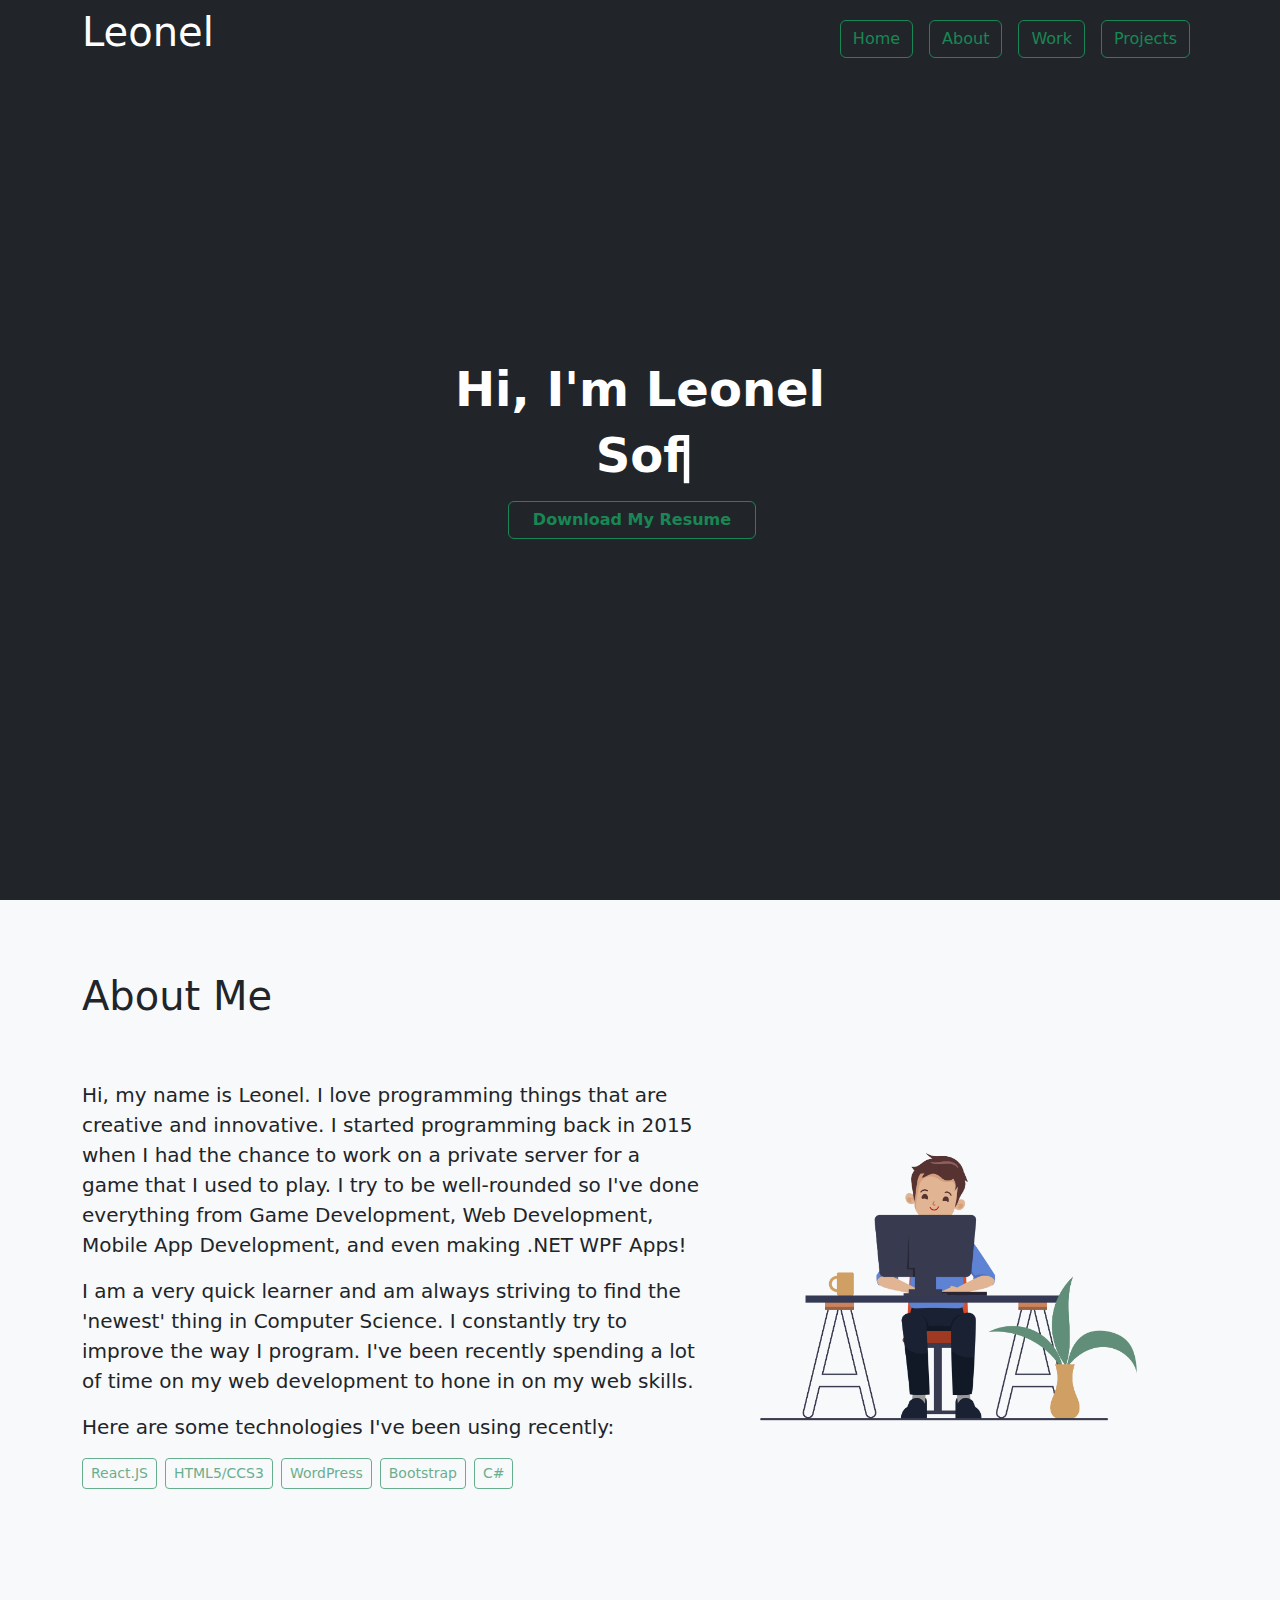
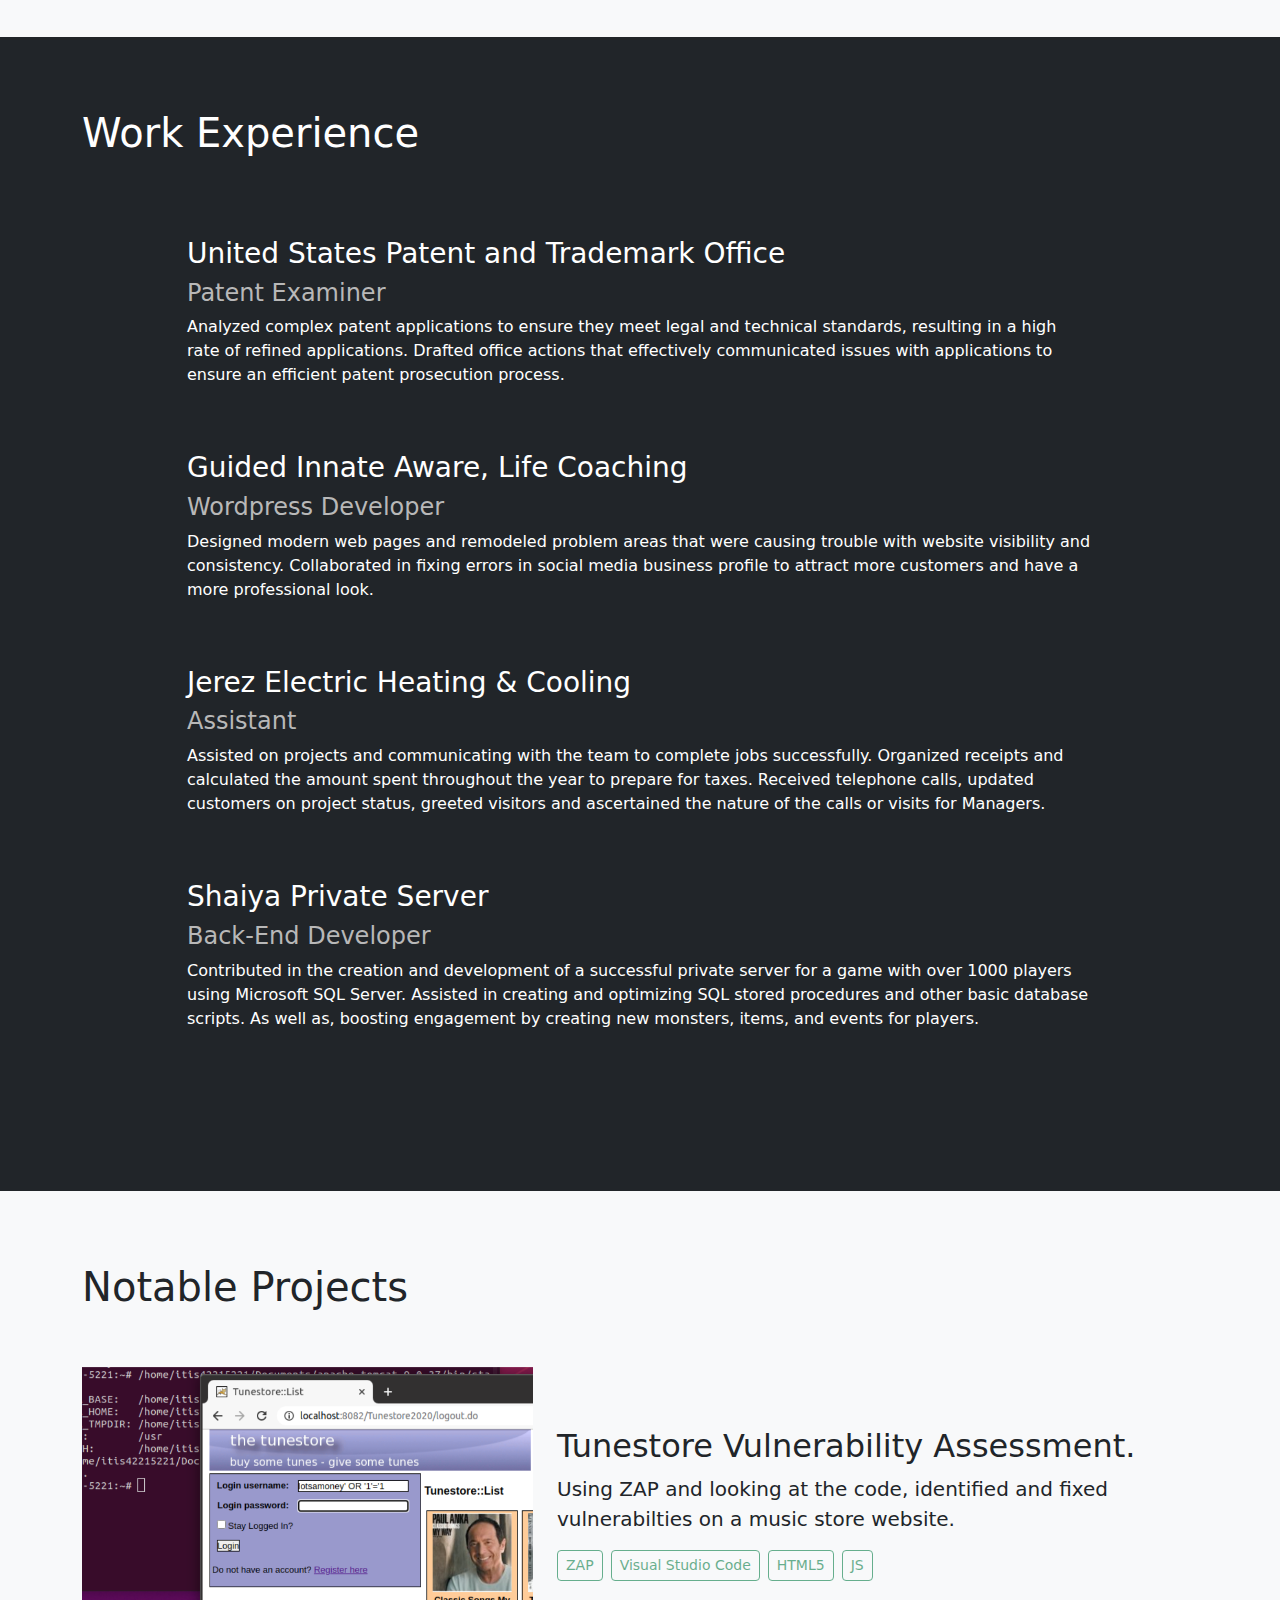
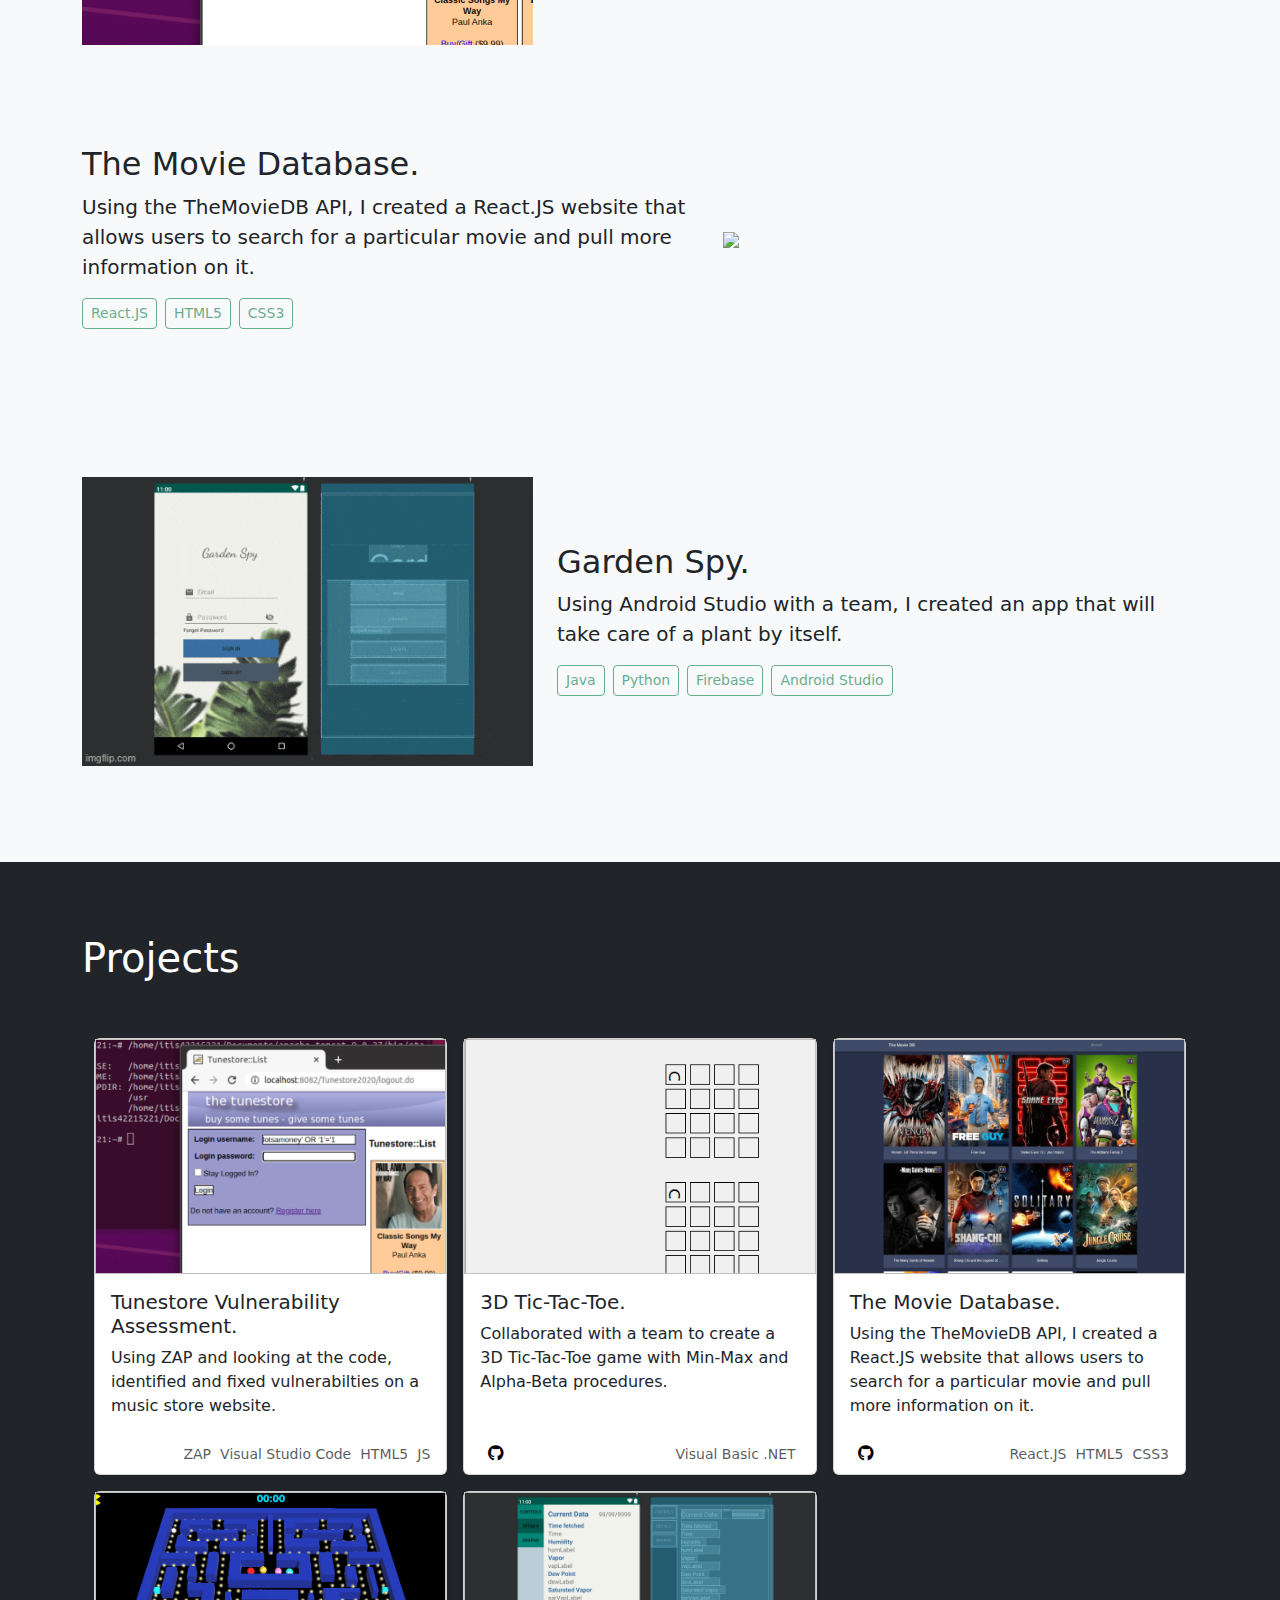
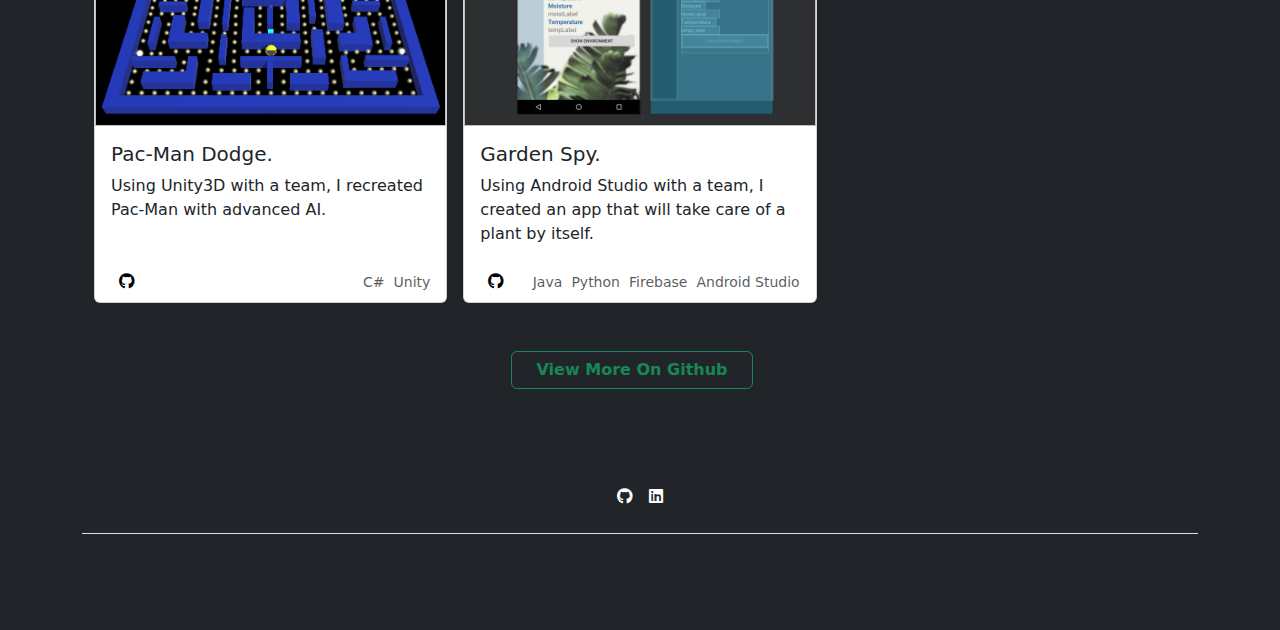
==== commit 748f2a54: "Button changes" ====
--- a/index.html
+++ b/index.html
@@ -27,10 +27,10 @@
                 </button>
                 <div class="collapse navbar-collapse" id="navbarNav">
                     <ul class="navbar-nav ms-auto">
-                        <li class="nav-item"><a class="nav-link" href="#top">Home</a></li>
-                        <li class="nav-item"><a class="nav-link" href="#about">About</a></li>
-                        <li class="nav-item"><a class="nav-link" href="#work">Work</a></li>
-                        <li class="nav-item"><a class="nav-link" href="#projects">Projects</a></li>
+                        <li class="nav-item"><a class="nav-link" href="#top"><button type="button" class="btn btn-outline-success" >Home</button></a></li>
+                        <li class="nav-item"><a class="nav-link" href="#about"><button type="button" class="btn btn-outline-success">About</button></a></li>
+                        <li class="nav-item"><a class="nav-link" href="#work"><button type="button" class="btn btn-outline-success">Work</button></a></li>
+                        <li class="nav-item"><a class="nav-link" href="#projects"><button type="button" class="btn btn-outline-success">Projects</button></a></li>
                     </ul>
                 </div>
             </div>
@@ -73,11 +73,11 @@
                         </p>
                         <p class="lead"> Here are some technologies I've been using recently:</p>
                         <div class="d-flex ms-auto flex-wrap">
-                            <button type="button" class="btn btn-outline-secondary btn-sm me-2 mb-1" disabled>React.JS</button>
-                            <button type="button" class="btn btn-outline-secondary btn-sm me-2 mb-1" disabled>HTML5/CCS3</button>
-                            <button type="button" class="btn btn-outline-secondary btn-sm me-2 mb-1" disabled>WordPress</button>
-                            <button type="button" class="btn btn-outline-secondary btn-sm me-2 mb-1" disabled>Bootstrap</button>
-                            <button type="button" class="btn btn-outline-secondary btn-sm mb-1" disabled>C#</button>
+                            <button type="button" class="btn btn-outline-success btn-sm me-2 mb-1" disabled>React.JS</button>
+                            <button type="button" class="btn btn-outline-success btn-sm me-2 mb-1" disabled>HTML5/CCS3</button>
+                            <button type="button" class="btn btn-outline-success btn-sm me-2 mb-1" disabled>WordPress</button>
+                            <button type="button" class="btn btn-outline-success btn-sm me-2 mb-1" disabled>Bootstrap</button>
+                            <button type="button" class="btn btn-outline-success btn-sm mb-1" disabled>C#</button>
                         </div>         
                     </div>
                 </div>
@@ -170,10 +170,10 @@
                                 <p class="lead">Using ZAP and looking at the code, identified and fixed vulnerabilties on a music store website.</p>
                             </div>
                             <div class="d-flex ms-auto flex-wrap">
-                                <button type="button" class="btn btn-outline-secondary btn-sm me-2 mb-1" disabled>ZAP</button>
-                                <button type="button" class="btn btn-outline-secondary btn-sm me-2 mb-1" disabled>Visual Studio Code</button>
-                                <button type="button" class="btn btn-outline-secondary btn-sm me-2 mb-1" disabled>HTML5</button>
-                                <button type="button" class="btn btn-outline-secondary btn-sm mb-1" disabled>JS</button>
+                                <button type="button" class="btn btn-outline-success btn-sm me-2 mb-1" disabled>ZAP</button>
+                                <button type="button" class="btn btn-outline-success btn-sm me-2 mb-1" disabled>Visual Studio Code</button>
+                                <button type="button" class="btn btn-outline-success btn-sm me-2 mb-1" disabled>HTML5</button>
+                                <button type="button" class="btn btn-outline-success btn-sm mb-1" disabled>JS</button>
                             </div>
                         </div>             
                     </div>
@@ -195,9 +195,9 @@
                                 <p class="lead">Using the TheMovieDB API, I created a React.JS website that allows users to search for a particular movie and pull more information on it.</p>
                             </div>
                             <div class="d-flex ms-auto flex-wrap">
-                                <button type="button" class="btn btn-outline-secondary btn-sm me-2 mb-1" disabled>React.JS</button>
-                                <button type="button" class="btn btn-outline-secondary btn-sm me-2 mb-1" disabled>HTML5</button>
-                                <button type="button" class="btn btn-outline-secondary btn-sm mb-1" disabled>CSS3</button>
+                                <button type="button" class="btn btn-outline-success btn-sm me-2 mb-1" disabled>React.JS</button>
+                                <button type="button" class="btn btn-outline-success btn-sm me-2 mb-1" disabled>HTML5</button>
+                                <button type="button" class="btn btn-outline-success btn-sm mb-1" disabled>CSS3</button>
                             </div>
                         </div>                  
                     </div>
@@ -219,10 +219,10 @@
                                 <p class="lead">Using Android Studio with a team, I created an app that will take care of a plant by itself.</p>
                             </div>
                             <div class="d-flex ms-auto flex-wrap">
-                                <button type="button" class="btn btn-outline-secondary btn-sm me-2 mb-1" disabled>Java</button>
-                                <button type="button" class="btn btn-outline-secondary btn-sm me-2 mb-1" disabled>Python</button>
-                                <button type="button" class="btn btn-outline-secondary btn-sm me-2 mb-1" disabled>Firebase</button>
-                                <button type="button" class="btn btn-outline-secondary btn-sm mb-1" disabled>Android Studio</button>
+                                <button type="button" class="btn btn-outline-success btn-sm me-2 mb-1" disabled>Java</button>
+                                <button type="button" class="btn btn-outline-success btn-sm me-2 mb-1" disabled>Python</button>
+                                <button type="button" class="btn btn-outline-success btn-sm me-2 mb-1" disabled>Firebase</button>
+                                <button type="button" class="btn btn-outline-success btn-sm mb-1" disabled>Android Studio</button>
                             </div>
                         </div>             
                     </div>
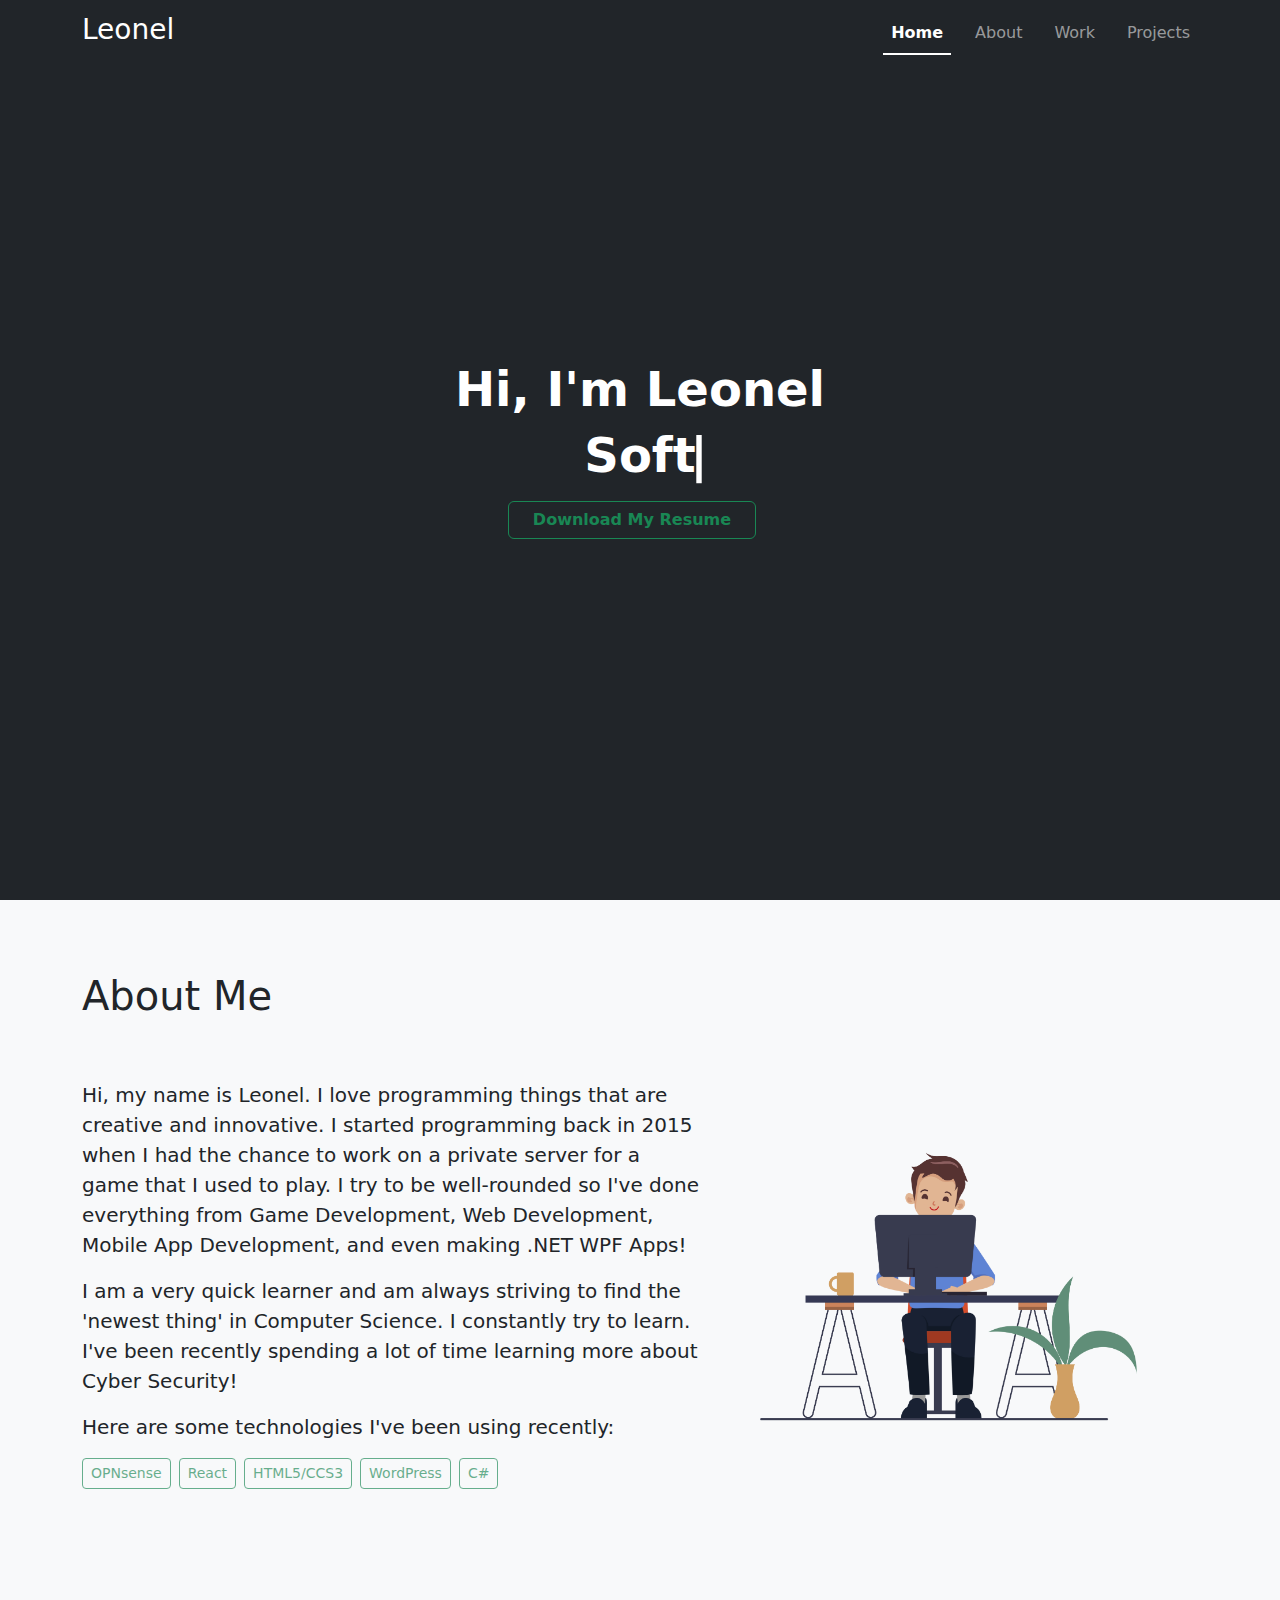
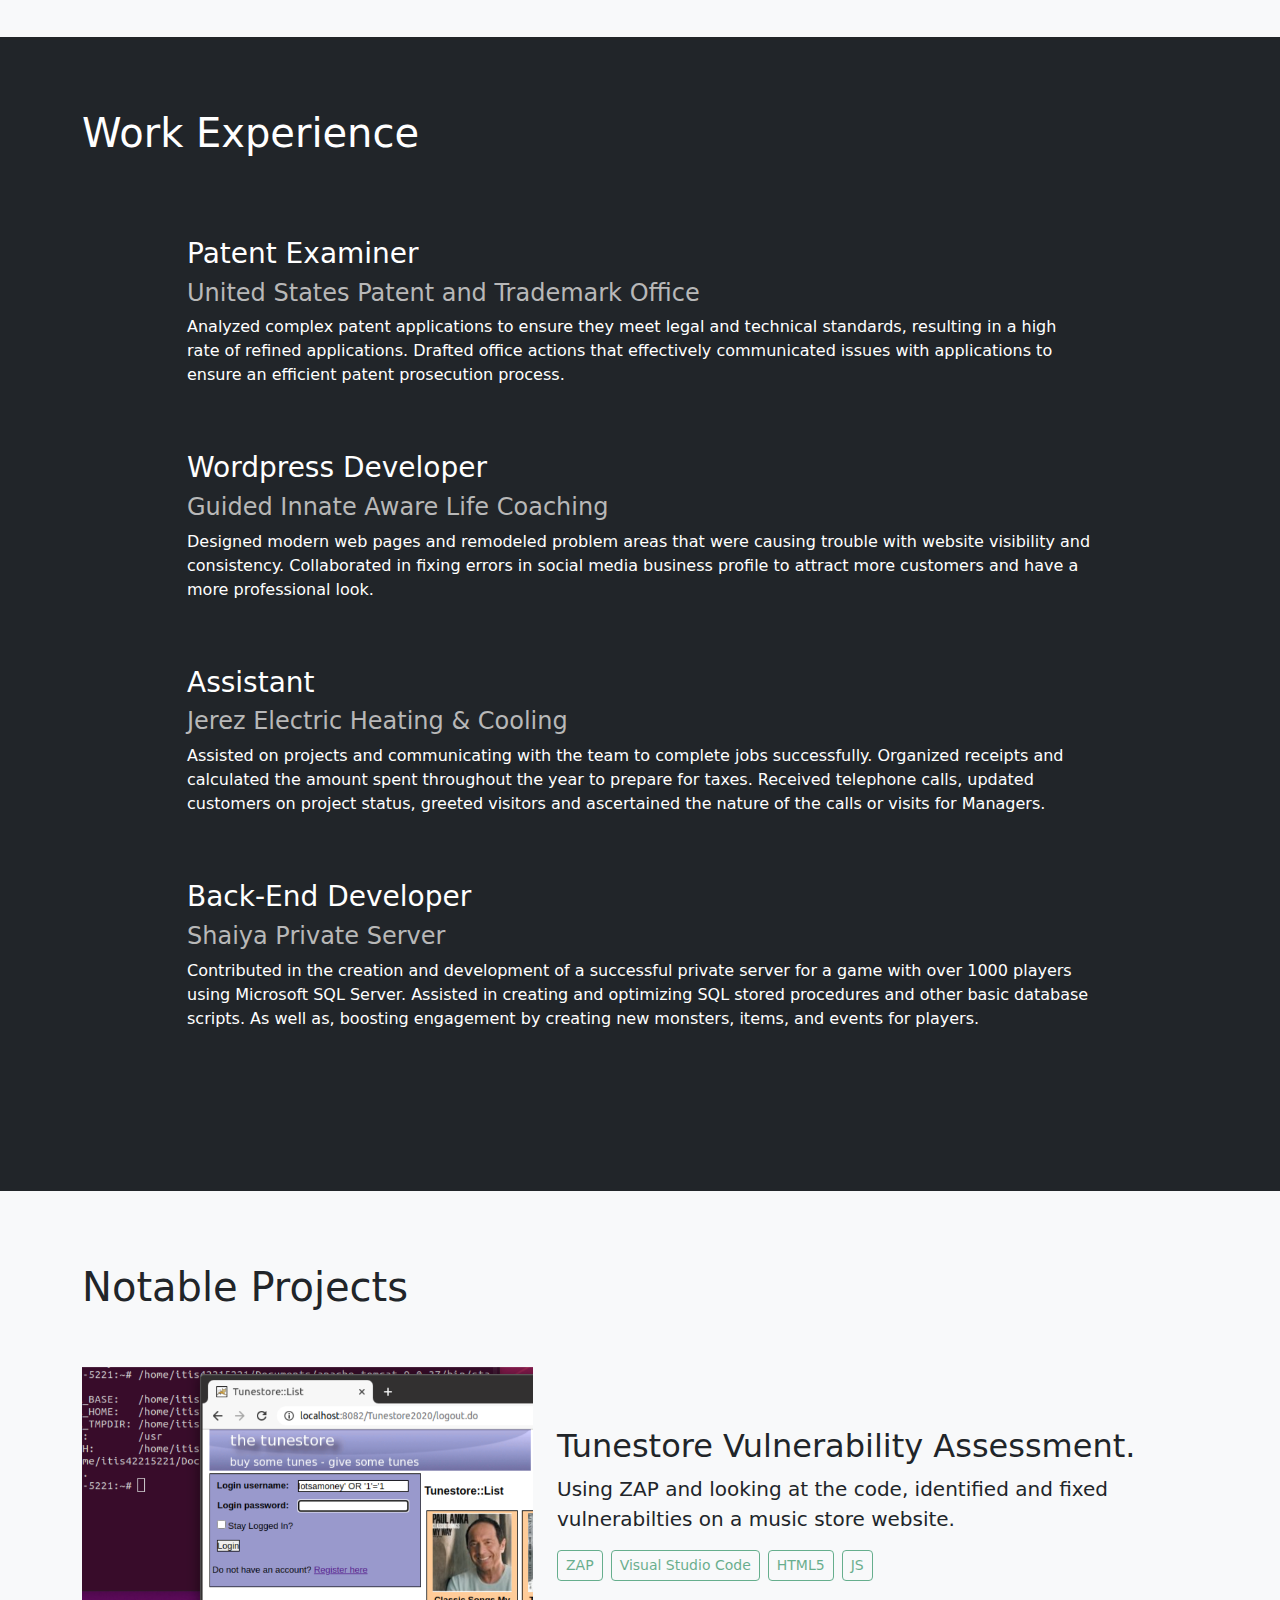
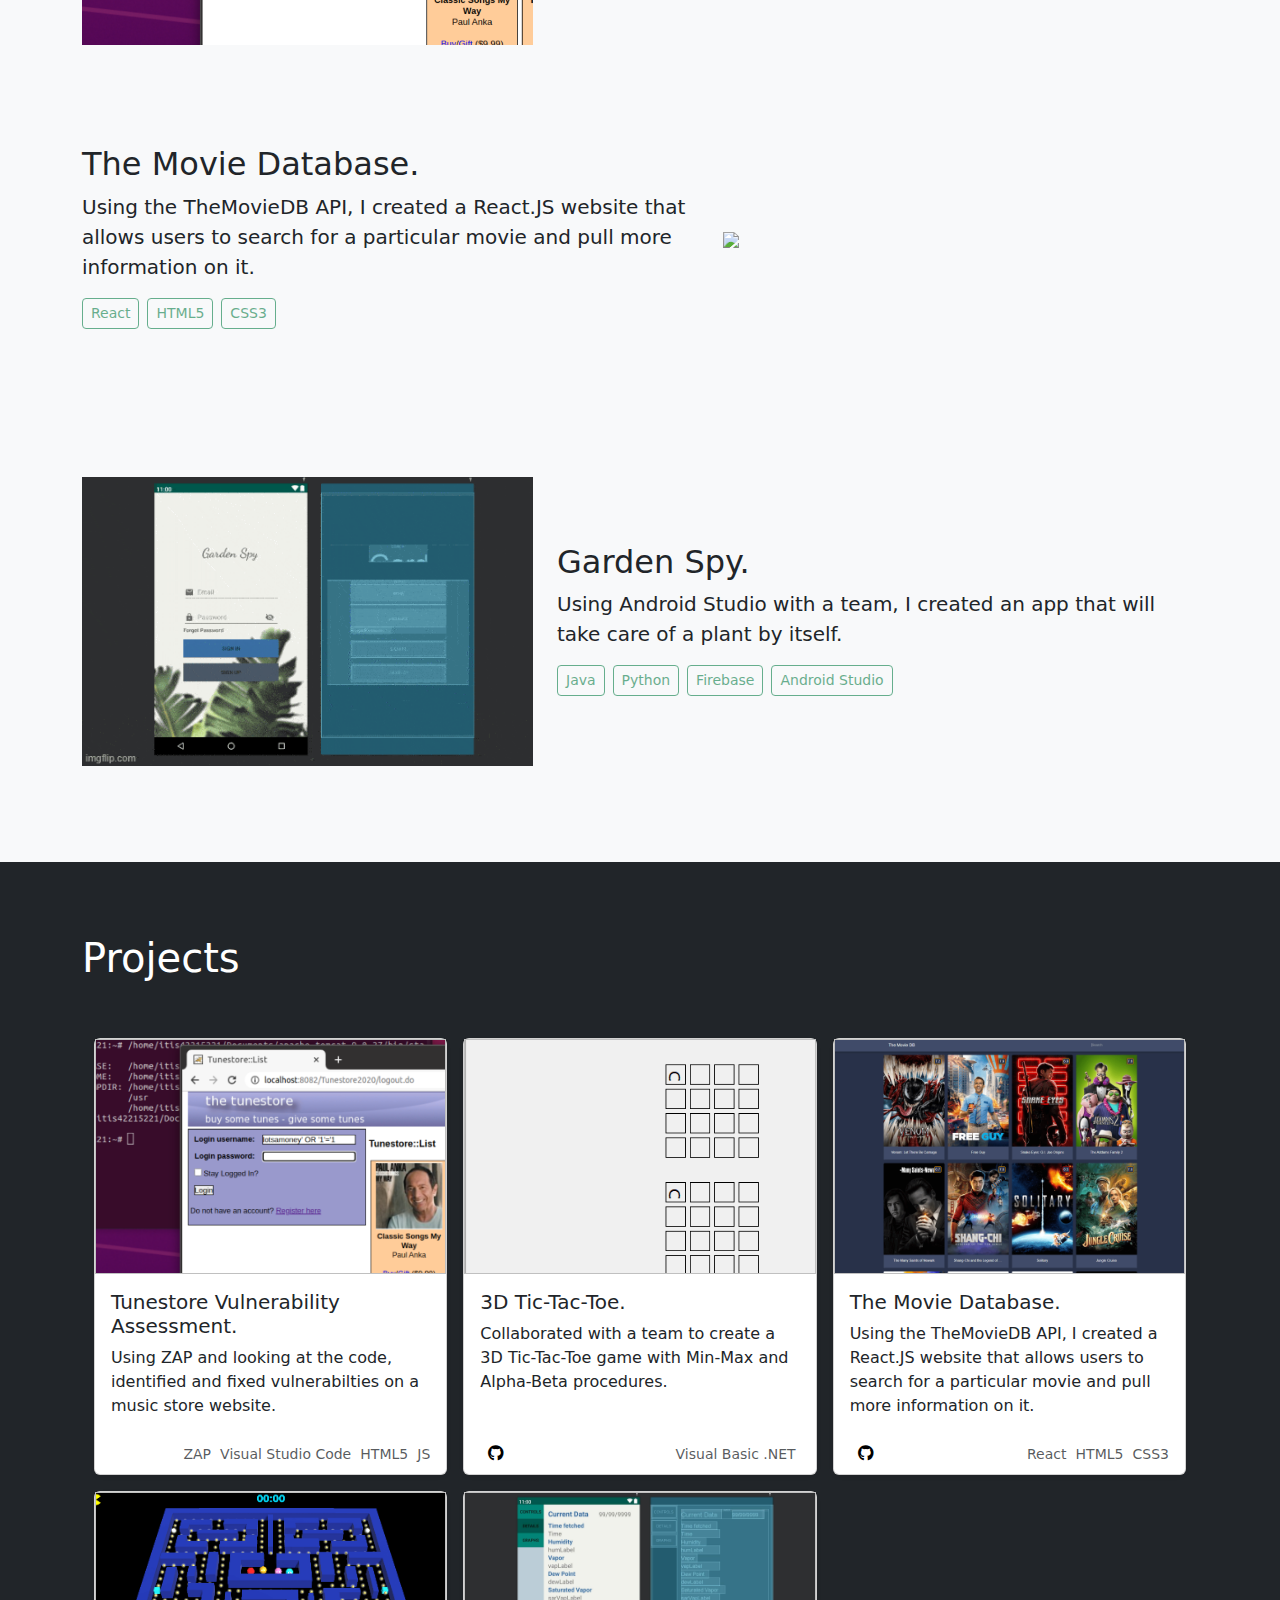
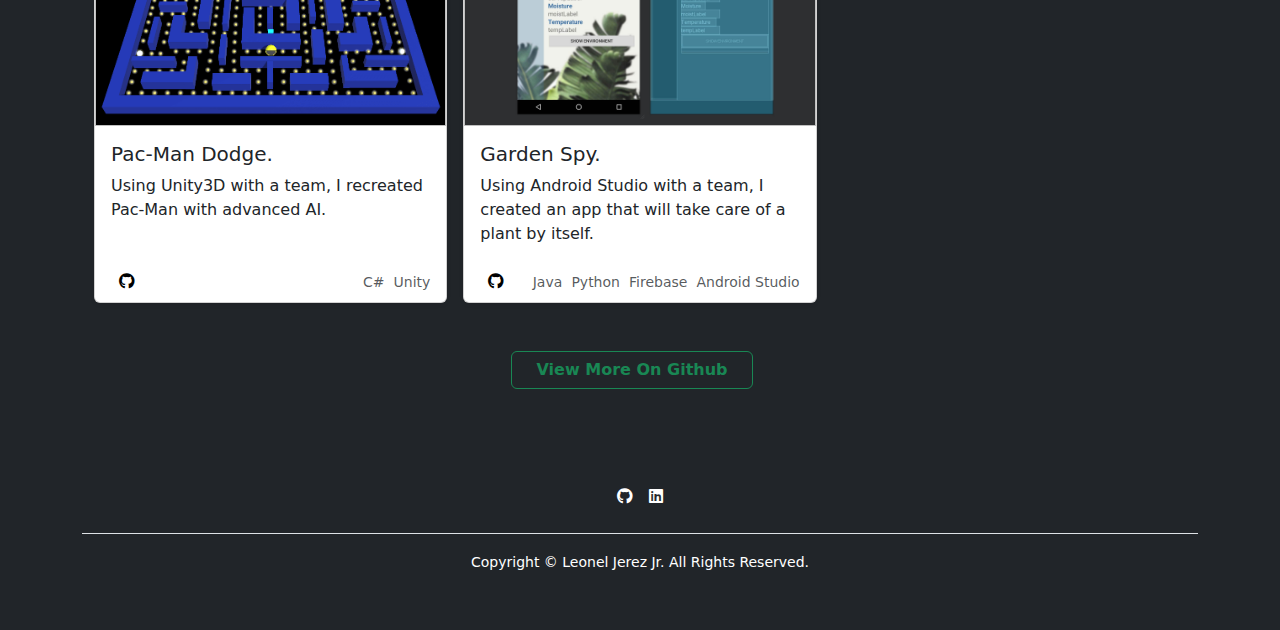
==== commit f02ec4b0: "Updated Resume and Navbar" ====
--- a/index.html
+++ b/index.html
@@ -16,26 +16,22 @@
 
 <body class="bg-dark">
     <!-- Navbar -->
-    <div class="container">
-        <nav class="navbar navbar-expand-lg navbar-dark bg-dark fixed-top sticky" aria-label="Navbar">
+        <nav class="navbar bg-dark navbar-expand-lg fixed-top sticky " aria-label="Navbar" data-bs-theme="dark">
             <div class="container">
-                <a class="navbar-brand pt-0" href="#top">
-                    <h1>Leonel</h1>
-                </a>
+                <a class="navbar-brand" href="#top"><h3>Leonel</h3></a>
                 <button class="navbar-toggler" type="button" data-bs-toggle="collapse" data-bs-target="#navbarNav" aria-controls="navbarNav" aria-expanded="false" aria-label="Toggle navigation">
                     <span class="navbar-toggler-icon"></span>
                 </button>
                 <div class="collapse navbar-collapse" id="navbarNav">
-                    <ul class="navbar-nav ms-auto">
-                        <li class="nav-item"><a class="nav-link" href="#top"><button type="button" class="btn btn-outline-success" >Home</button></a></li>
-                        <li class="nav-item"><a class="nav-link" href="#about"><button type="button" class="btn btn-outline-success">About</button></a></li>
-                        <li class="nav-item"><a class="nav-link" href="#work"><button type="button" class="btn btn-outline-success">Work</button></a></li>
-                        <li class="nav-item"><a class="nav-link" href="#projects"><button type="button" class="btn btn-outline-success">Projects</button></a></li>
-                    </ul>
+                    <div class="navbar-nav nav-underline ms-auto">
+                        <a class="nav-link active" href="#top">Home</a>
+                        <a class="nav-link" href="#about">About</a>
+                        <a class="nav-link" href="#work">Work</a>
+                        <a class="nav-link" href="#projects">Projects</a>
+                    </div>
                 </div>
             </div>
         </nav>
-    </div>
     
     <!-- Hero -->
     <div class="container">    
@@ -68,15 +64,15 @@
                             I try to be well-rounded so I've done everything from Game Development, Web Development, Mobile App Development, and even making .NET WPF Apps!
                         </p>
                         <p class="lead">
-                            I am a very quick learner and am always striving to find the 'newest' thing in Computer Science. 
-                            I constantly try to improve the way I program. I've been recently spending a lot of time on my web development to hone in on my web skills.
+                            I am a very quick learner and am always striving to find the 'newest thing' in Computer Science. 
+                            I constantly try to learn. I've been recently spending a lot of time learning more about Cyber Security!
                         </p>
                         <p class="lead"> Here are some technologies I've been using recently:</p>
                         <div class="d-flex ms-auto flex-wrap">
-                            <button type="button" class="btn btn-outline-success btn-sm me-2 mb-1" disabled>React.JS</button>
+                            <button type="button" class="btn btn-outline-success btn-sm me-2 mb-1" disabled>OPNsense</button>
+                            <button type="button" class="btn btn-outline-success btn-sm me-2 mb-1" disabled>React</button>
                             <button type="button" class="btn btn-outline-success btn-sm me-2 mb-1" disabled>HTML5/CCS3</button>
                             <button type="button" class="btn btn-outline-success btn-sm me-2 mb-1" disabled>WordPress</button>
-                            <button type="button" class="btn btn-outline-success btn-sm me-2 mb-1" disabled>Bootstrap</button>
                             <button type="button" class="btn btn-outline-success btn-sm mb-1" disabled>C#</button>
                         </div>         
                     </div>
@@ -106,19 +102,19 @@
                                 <!-- United States Patent and Trademark Office -->
                                 <div class="row mb-5">
                                     <div class="text-white col-auto me-auto">
-                                        <h3>United States Patent and Trademark Office</h3>
-                                        <h4 class="secondary">Patent Examiner</h4>
+                                        <h3>Patent Examiner</h3>
+                                        <h4 class="secondary">United States Patent and Trademark Office</h4>
                                         <p>
                                             Analyzed complex patent applications to ensure they meet legal and technical standards, resulting in a high rate of refined applications.
                                             Drafted office actions that effectively communicated issues with applications to ensure an efficient patent prosecution process.
                                         </p>
                                     </div>
                                 </div>                 
-                                <!-- United States Patent and Trademark Office -->
+                                <!-- Guided Innate Aware Life Coaching -->
                                 <div class="row mb-5">
                                     <div class="text-white col-auto me-auto">
-                                        <h3>Guided Innate Aware, Life Coaching</h3>
-                                        <h4 class="secondary">Wordpress Developer</h4>
+                                        <h3>Wordpress Developer</h3>
+                                        <h4 class="secondary">Guided Innate Aware Life Coaching</h4>
                                         <p>
                                             Designed modern web pages and remodeled problem areas that were causing trouble with website visibility and consistency.
                                             Collaborated in fixing errors in social media business profile to attract more customers and have a more professional look.
@@ -128,8 +124,8 @@
                                 <!-- Jerez Electric Heating & Cooling -->
                                 <div class="row mb-5">
                                     <div class="text-white col-auto me-auto">
-                                        <h3>Jerez Electric Heating & Cooling</h3>
-                                        <h4 class="secondary">Assistant</h4>
+                                        <h3>Assistant</h3>
+                                        <h4 class="secondary">Jerez Electric Heating & Cooling</h4>
                                         <p>
                                             Assisted on projects and communicating with the team to complete jobs successfully.
                                             Organized receipts and calculated the amount spent throughout the year to prepare for taxes.
@@ -140,8 +136,8 @@
                                 <!-- Shaiya Private Server -->
                                 <div class="row mb-5">
                                     <div class="text-white col-auto me-auto">
-                                        <h3>Shaiya Private Server</h3>
-                                        <h4 class="secondary">Back-End Developer</h4>
+                                        <h3>Back-End Developer</h3>
+                                        <h4 class="secondary">Shaiya Private Server</h4>
                                         <p>
                                             Contributed in the creation and development of a successful private server for a game with over 1000 players using Microsoft SQL Server.
                                             Assisted in creating and optimizing SQL stored procedures and other basic database scripts. As well as, boosting engagement by creating new monsters, items, and events for players.
@@ -195,7 +191,7 @@
                                 <p class="lead">Using the TheMovieDB API, I created a React.JS website that allows users to search for a particular movie and pull more information on it.</p>
                             </div>
                             <div class="d-flex ms-auto flex-wrap">
-                                <button type="button" class="btn btn-outline-success btn-sm me-2 mb-1" disabled>React.JS</button>
+                                <button type="button" class="btn btn-outline-success btn-sm me-2 mb-1" disabled>React</button>
                                 <button type="button" class="btn btn-outline-success btn-sm me-2 mb-1" disabled>HTML5</button>
                                 <button type="button" class="btn btn-outline-success btn-sm mb-1" disabled>CSS3</button>
                             </div>
@@ -303,7 +299,7 @@
                                             <a href="https://github.com/leoneljerez/moviedb/" target="_blank" class="nav-link px-2 text-muted"><i class="fa-brands fa-github icon-overlay" style="color: black;"></i></a>
                                         </div>
                                         <div class="ms-auto flex-wrap">
-                                            <small class="text-muted me-1 mb-1">React.JS</small>
+                                            <small class="text-muted me-1 mb-1">React</small>
                                             <small class="text-muted me-1 mb-1">HTML5</small>
                                             <small class="text-muted mb-1">CSS3</small>
                                         </div>
@@ -373,7 +369,7 @@
                 <li class="nav-item"><a href="https://github.com/leoneljerez/" target="_blank" class="nav-link px-2 text-muted"><i class="fa-brands fa-github icon-overlay" style="color: white;"></i></a></li>
                 <li class="nav-item"><a href="https://linkedin.com/in/leonel-jerez/" target="_blank" class="nav-link px-2 text-muted"><i class="fa-brands fa-linkedin icon-overlay" style="color: white;"></i></a></li>
             </ul>
-            <p class="text-center text-muted"><small>Copyright © Leonel Jerez Jr. All Rights Reserved.</small></p>
+            <p class="text-center text-white"><small>Copyright © Leonel Jerez Jr. All Rights Reserved.</small></p>
         </div>
     </footer>
 
@@ -381,7 +377,7 @@
     <script src="./js/index.umd.js"></script>
     <script>
         new TypeIt("#type", {
-            strings: ["Software Developer.", "Game Developer."],
+            strings: ["Game Developer.", "Cyber Security Analyst."],
             lifeLike: true,
             breakLines: false,
             loop: true,
--- a/css/style.css
+++ b/css/style.css
@@ -11,7 +11,7 @@
   height: 100vh;
 }
 
-.navbar .navbar-nav > li > a:hover, .navbar .navbar-nav > li > a:focus {
+.navbar .navbar-nav > a:hover, .navbar .navbar-nav > a:focus {
   color: var(--main-focus-color) !important;
 }
 
